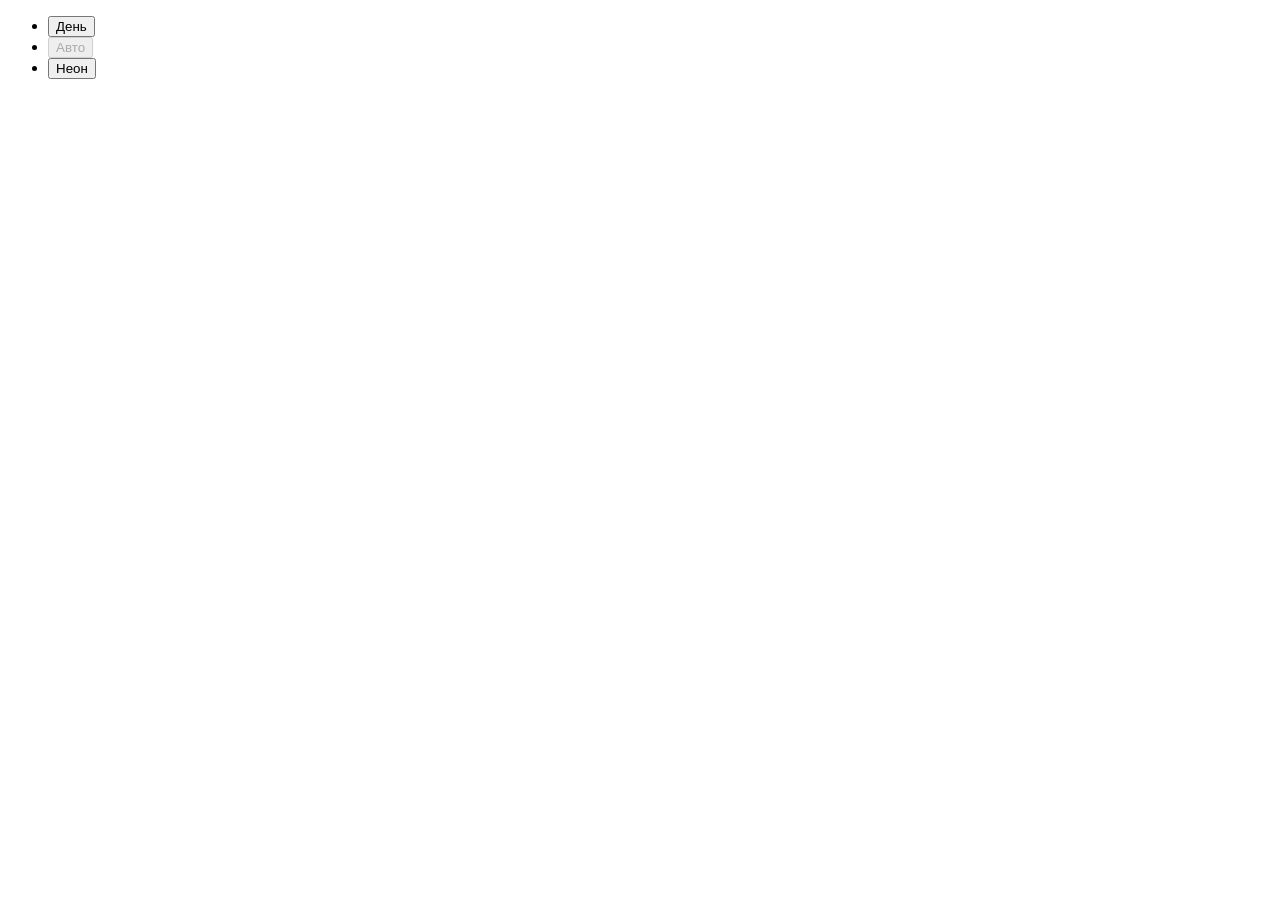
==== index.html @ 04935ad2 "Initial commit" ====
<!DOCTYPE html>
<html lang="ru">
  <head>
    <meta charset="UTF-8" />
    <meta http-equiv="X-UA-Compatible" content="IE=edge" />
    <meta name="viewport" content="width=device-width, initial-scale=1.0" />
    <title>Сложно сосредоточиться</title>
  </head>
  <body class="page">
    <header class="header decorated-zone">
      <nav class="header__theme-menu">
        <ul class="header__theme-menu-list">
          <li class="header__theme-menu-item">
            <button
              class="header__theme-menu-button header__theme-menu-button_type_light"
            >
              День
            </button>
          </li>
          <li class="header__theme-menu-item">
            <button
              class="header__theme-menu-button header__theme-menu-button_active header__theme-menu-button_type_auto"
              disabled
            >
              Авто
            </button>
          </li>
          <li class="header__theme-menu-item">
            <button
              class="header__theme-menu-button header__theme-menu-button_type_dark"
            >
              Неон
            </button>
          </li>
        </ul>
      </nav>
    </header>
    <script src="./scripts/script.js"></script>
  </body>
</html>
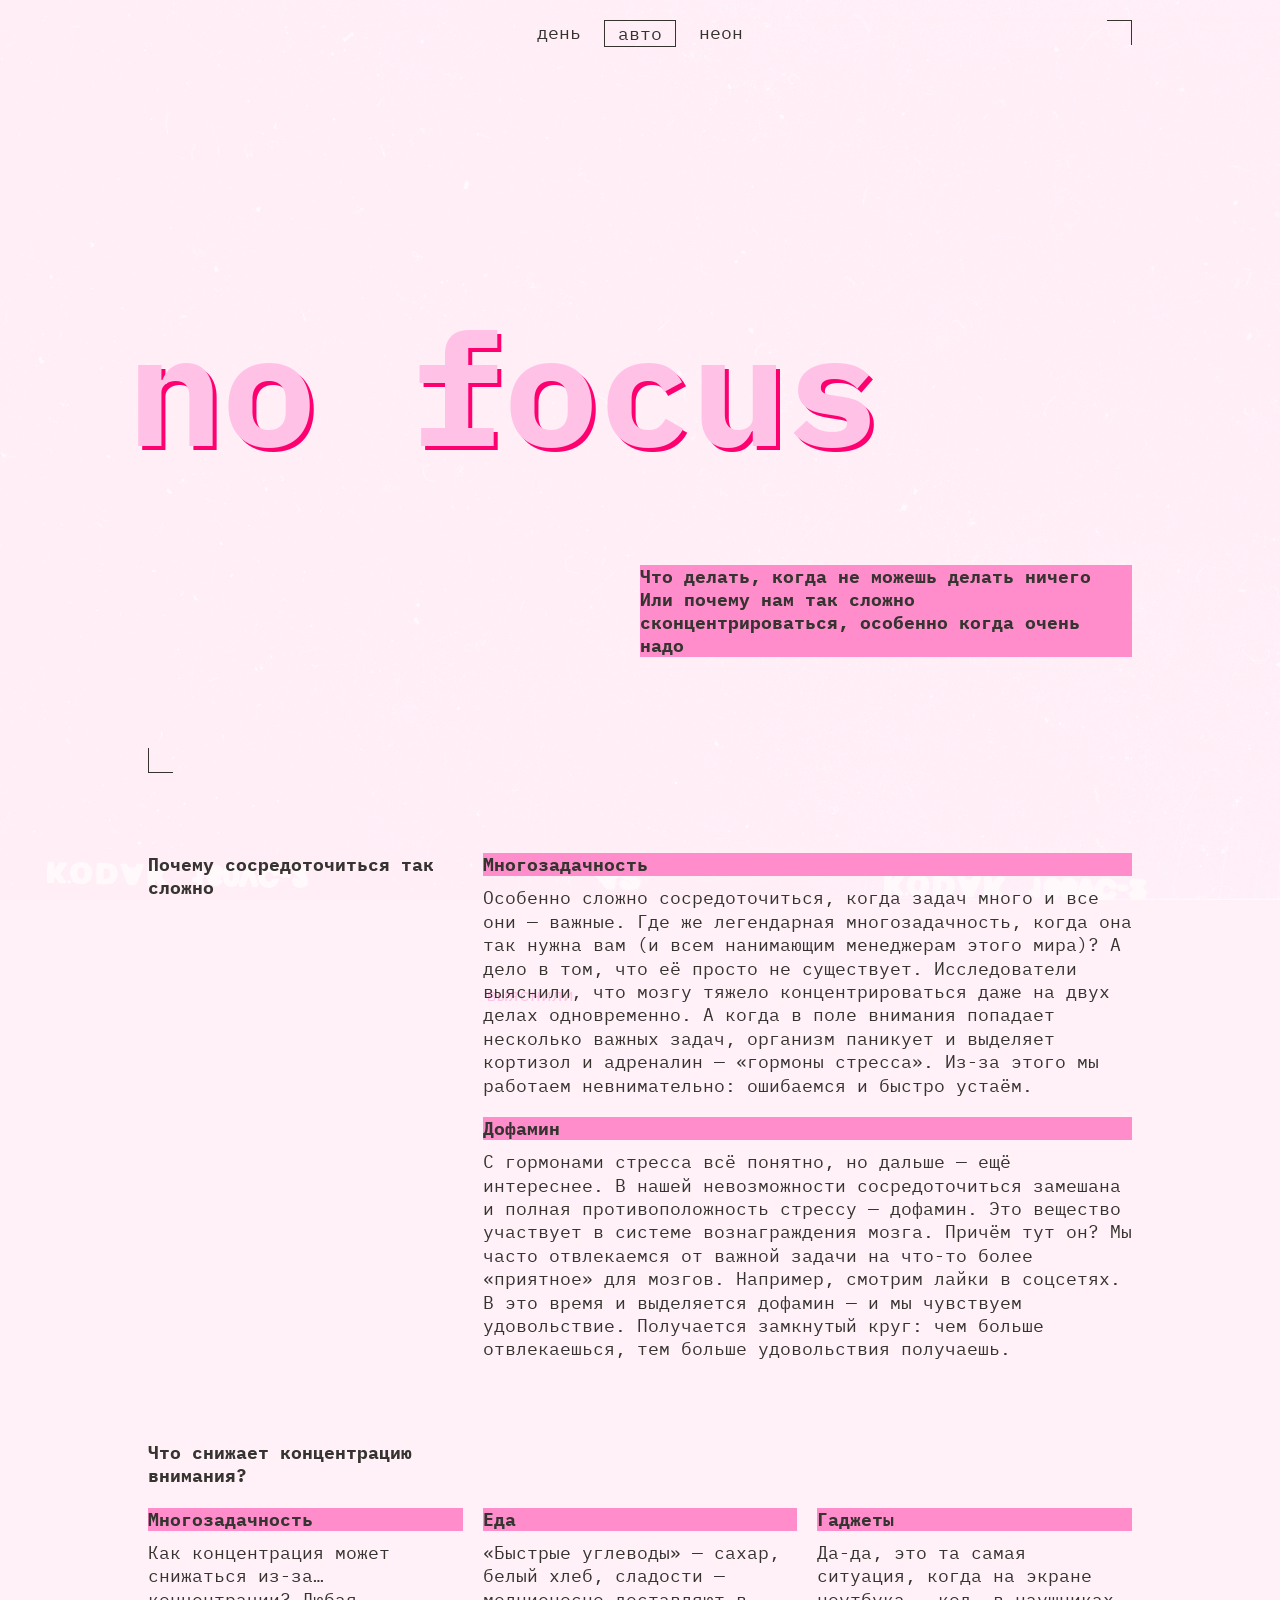
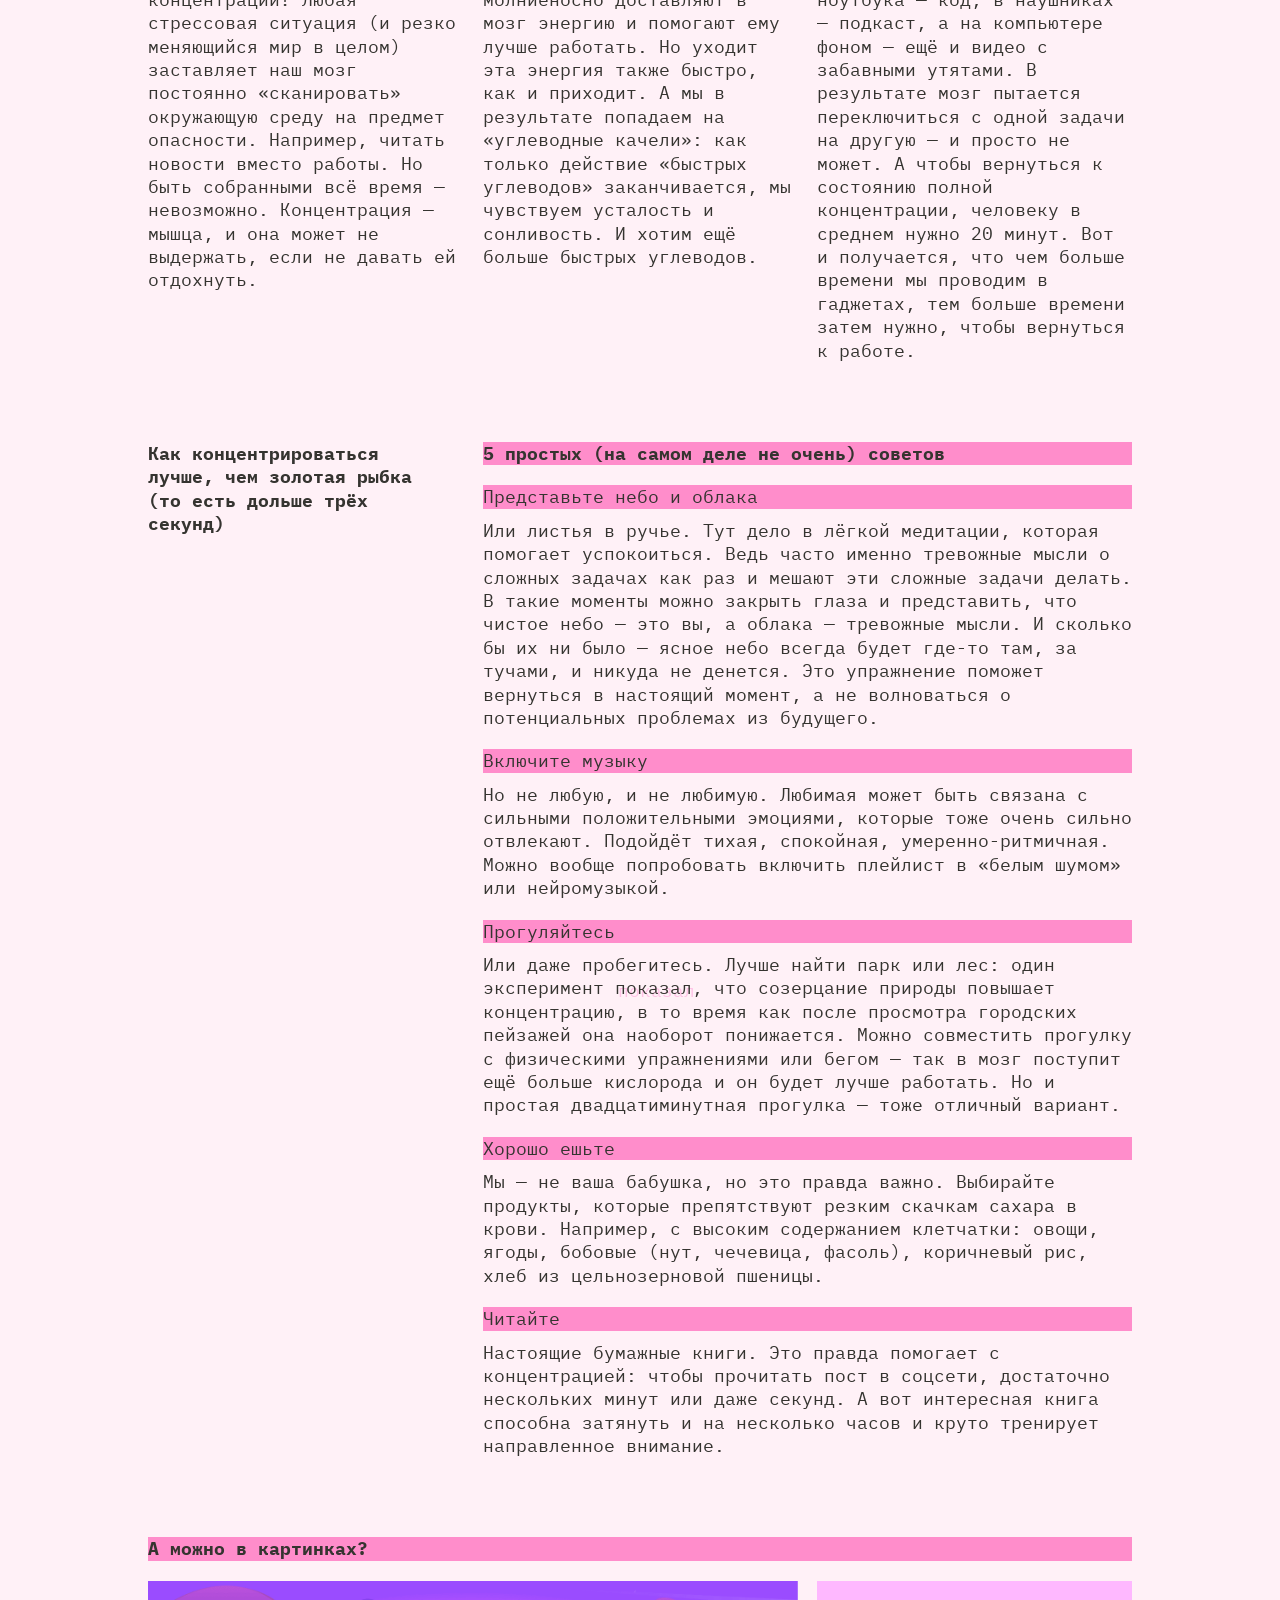
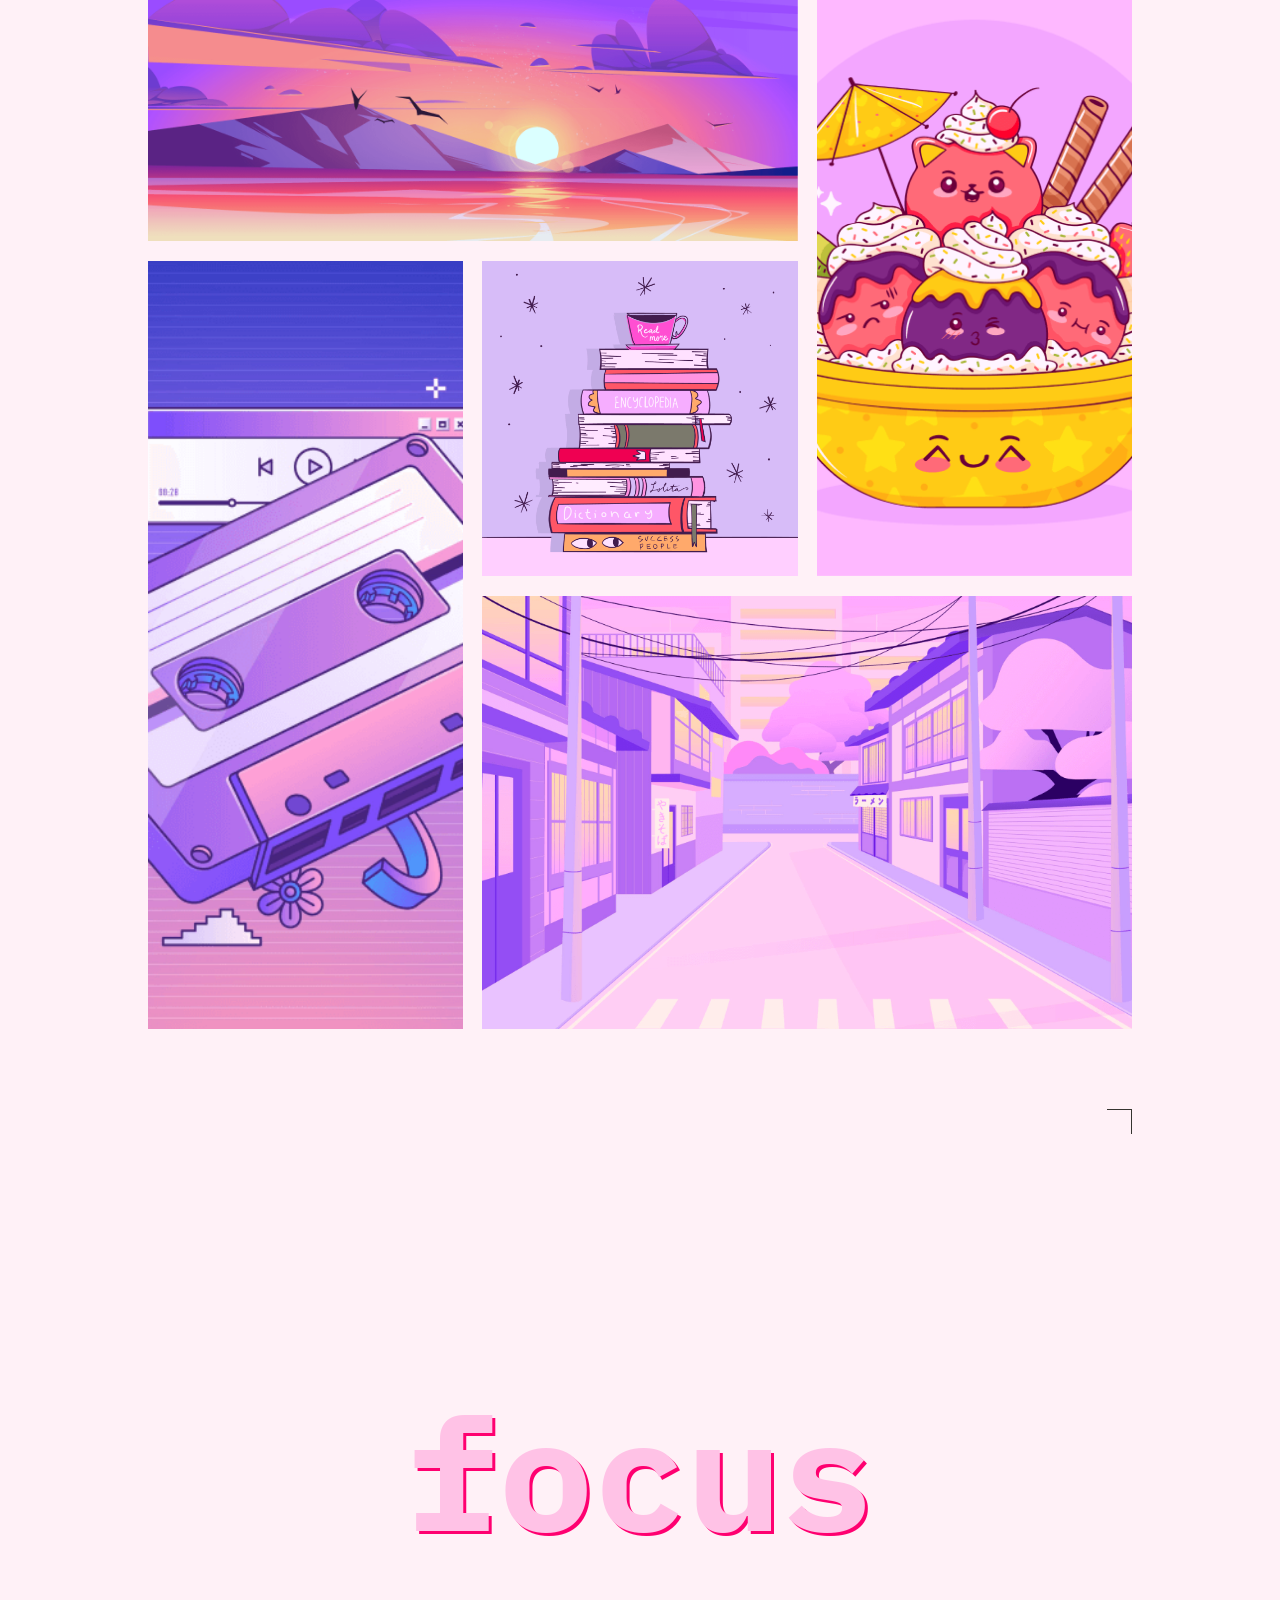
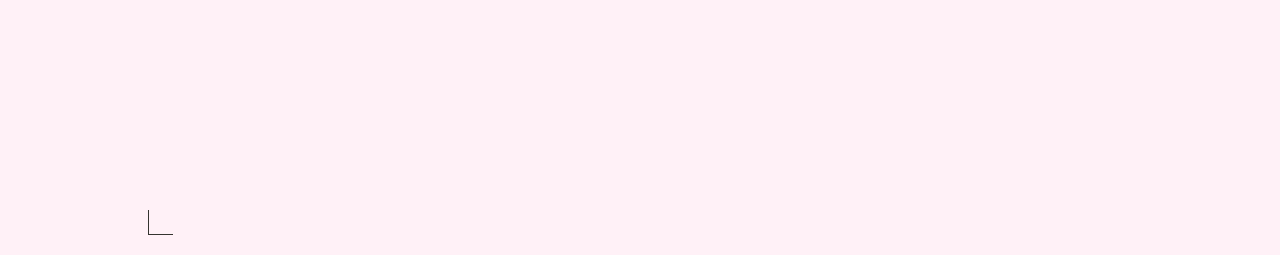
==== commit ca65a64c: "slozhno-sosredotochitsya" ====
--- a/index.html
+++ b/index.html
@@ -1,13 +1,24 @@
-<!DOCTYPE html>
+<!doctype html>
 <html lang="ru">
   <head>
     <meta charset="UTF-8" />
     <meta http-equiv="X-UA-Compatible" content="IE=edge" />
     <meta name="viewport" content="width=device-width, initial-scale=1.0" />
+    <meta name="color-scheme" content="dark light" />
     <title>Сложно сосредоточиться</title>
+    <link href="./images/favicon.ico" rel="icon" sizes="any" />
+    <link type="image/svg+xml" href="./images/favicon.svg" rel="icon" />
+    <link href="./images/mobile-icon.png" rel="apple-touch-icon" />
+    <link href="./fonts/fonts.css" rel="stylesheet" />
+    <link href="./styles/variables.css" rel="stylesheet" />
+    <link href="./styles/globals.css" rel="stylesheet" />
+    <link href="./styles/style.css" rel="stylesheet" />
+    <link href="./styles/dark.css" rel="stylesheet" />
+    <link href="./styles/light.css" rel="stylesheet" />
   </head>
   <body class="page">
     <header class="header decorated-zone">
+      <div class="rec-decorative" aria-hidden="true">rec</div>
       <nav class="header__theme-menu">
         <ul class="header__theme-menu-list">
           <li class="header__theme-menu-item">
@@ -34,7 +45,227 @@
           </li>
         </ul>
       </nav>
+      <div class="header__title-container">
+        <h1 class="header__title">no focus</h1>
+        <p class="header__text title-decor">
+          Что делать, когда не можешь делать ничего <br />
+          Или почему нам так сложно сконцентрироваться, особенно когда очень
+          надо
+        </p>
+      </div>
     </header>
+    <main class="main">
+      <section class="container">
+        <h2 class="container__title">Почему сосредоточиться так сложно</h2>
+        <div class="container__content-list">
+          <article class="container__content-item">
+            <h3 class="container__content-title title-decor">
+              Многозадачность
+            </h3>
+            <p>
+              Особенно сложно сосредоточиться, когда задач много и все они —
+              важные. Где же легендарная многозадачность, когда она так нужна
+              вам (и всем нанимающим менеджерам этого мира)? А дело в том, что
+              её просто не существует. Исследователи
+              <a
+                class="link"
+                href="https://dana.org/article/multicosts-of-multitasking/"
+                target="_blank"
+                >выяснили</a
+              >, что мозгу тяжело концентрироваться даже на двух делах
+              одновременно. А когда в поле внимания попадает несколько важных
+              задач, организм паникует и выделяет кортизол и адреналин —
+              «гормоны стресса». Из-за этого мы работаем невнимательно:
+              ошибаемся и быстро устаём.
+            </p>
+          </article>
+          <article class="container__content-item">
+            <h3 class="container__content-title title-decor">Дофамин</h3>
+            <p>
+              С гормонами стресса всё понятно, но дальше — ещё интереснее. В
+              нашей невозможности сосредоточиться замешана и полная
+              противоположность стрессу — дофамин. Это вещество участвует в
+              системе вознаграждения мозга. Причём тут он? Мы часто отвлекаемся
+              от важной задачи на что-то более «приятное» для мозгов. Например,
+              смотрим лайки в соцсетях. В это время и выделяется дофамин — и мы
+              чувствуем удовольствие. Получается замкнутый круг: чем больше
+              отвлекаешься, тем больше удовольствия получаешь.
+            </p>
+          </article>
+        </div>
+      </section>
+      <section class="container">
+        <h2 class="container__title">Что снижает концентрацию внимания?</h2>
+        <div class="container__content-list">
+          <article class="container__content-item">
+            <h3 class="container__content-title title-decor">
+              Многозадачность
+            </h3>
+            <p>
+              Как концентрация может снижаться из-за… концентрации? Любая
+              стрессовая ситуация (и резко меняющийся мир в целом) заставляет
+              наш мозг постоянно «сканировать» окружающую среду на предмет
+              опасности. Например, читать новости вместо работы. Но быть
+              собранными всё время — невозможно. Концентрация — мышца, и она
+              может не выдержать, если не давать ей отдохнуть.
+            </p>
+          </article>
+          <article class="container__content-item">
+            <h3 class="container__content-title title-decor">Еда</h3>
+            <p>
+              «Быстрые углеводы» — сахар, белый хлеб, сладости — молниеносно
+              доставляют в мозг энергию и помогают ему лучше работать. Но уходит
+              эта энергия также быстро, как и приходит. А мы в результате
+              попадаем на «углеводные качели»: как только действие «быстрых
+              углеводов» заканчивается, мы чувствуем усталость и сонливость. И
+              хотим ещё больше быстрых углеводов.
+            </p>
+          </article>
+          <article class="container__content-item">
+            <h3 class="container__content-title title-decor">Гаджеты</h3>
+            <p>
+              Да-да, это та самая ситуация, когда на экране ноутбука — код, в
+              наушниках — подкаст, а на компьютере фоном — ещё и видео с
+              забавными утятами. В результате мозг пытается переключиться с
+              одной задачи на другую — и просто не может. А чтобы вернуться к
+              состоянию полной концентрации, человеку в среднем нужно 20 минут.
+              Вот и получается, что чем больше времени мы проводим в гаджетах,
+              тем больше времени затем нужно, чтобы вернуться к работе.
+            </p>
+          </article>
+        </div>
+      </section>
+      <section class="container">
+        <h2 class="container__title">
+          Как концентрироваться лучше, чем золотая рыбка (то есть дольше трёх
+          секунд)
+        </h2>
+        <div class="container__content-list">
+          <h2 class="container__content-list-title title-decor">
+            5 простых (на самом деле не очень) советов
+          </h2>
+          <article class="container__content-item">
+            <h3
+              class="container__content-title container__content-title-heading title-decor"
+            >
+              Представьте небо и облака
+            </h3>
+            <p>
+              Или листья в ручье. Тут дело в лёгкой медитации, которая помогает
+              успокоиться. Ведь часто именно тревожные мысли о сложных задачах
+              как раз и мешают эти сложные задачи делать. В такие моменты можно
+              закрыть глаза и представить, что чистое небо — это вы, а облака —
+              тревожные мысли. И сколько бы их ни было — ясное небо всегда будет
+              где-то там, за тучами, и никуда не денется. Это упражнение поможет
+              вернуться в настоящий момент, а не волноваться о потенциальных
+              проблемах из будущего.
+            </p>
+          </article>
+          <article class="container__content-item">
+            <h3
+              class="container__content-title container__content-title-heading title-decor"
+            >
+              Включите музыку
+            </h3>
+            <p>
+              Но не любую, и не любимую. Любимая может быть связана с сильными
+              положительными эмоциями, которые тоже очень сильно отвлекают.
+              Подойдёт тихая, спокойная, умеренно-ритмичная. Можно вообще
+              попробовать включить плейлист в «белым шумом» или нейромузыкой.
+            </p>
+          </article>
+          <article class="container__content-item">
+            <h3
+              class="container__content-title container__content-title-heading title-decor"
+            >
+              Прогуляйтесь
+            </h3>
+            <p>
+              Или даже пробегитесь. Лучше найти парк или лес: один эксперимент
+              <a
+                class="link"
+                href="https://www.sciencedirect.com/science/article/abs/pii/S0272494415000328"
+                target="_blank"
+                >показал</a
+              >, что созерцание природы повышает концентрацию, в то время как
+              после просмотра городских пейзажей она наоборот понижается. Можно
+              совместить прогулку с физическими упражнениями или бегом — так в
+              мозг поступит ещё больше кислорода и он будет лучше работать. Но и
+              простая двадцатиминутная прогулка — тоже отличный вариант.
+            </p>
+          </article>
+          <article class="container__content-item">
+            <h3
+              class="container__content-title container__content-title-heading title-decor"
+            >
+              Хорошо ешьте
+            </h3>
+            <p>
+              Мы — не ваша бабушка, но это правда важно. Выбирайте продукты,
+              которые препятствуют резким скачкам сахара в крови. Например, с
+              высоким содержанием клетчатки: овощи, ягоды, бобовые (нут,
+              чечевица, фасоль), коричневый рис, хлеб из цельнозерновой пшеницы.
+            </p>
+          </article>
+          <article class="container__content-item">
+            <h3
+              class="container__content-title container__content-title-heading title-decor"
+            >
+              Читайте
+            </h3>
+            <p>
+              Настоящие бумажные книги. Это правда помогает с концентрацией:
+              чтобы прочитать пост в соцсети, достаточно нескольких минут или
+              даже секунд. А вот интересная книга способна затянуть и на
+              несколько часов и круто тренирует направленное внимание.
+            </p>
+          </article>
+        </div>
+      </section>
+      <section class="container">
+        <h2 class="container__title dark-title title-decor">
+          А можно в картинках?
+        </h2>
+        <img
+          class="container__image"
+          src="./images/sunset.png"
+          alt="Изображение заката среди гор возвышающихся на берегу водоема, 
+        в облачном небе парят птицы "
+          loading="lazy"
+        />
+        <img
+          class="container__image"
+          src="./images/ice-cream.png"
+          alt="Изображено смайлы в виде четырех шариков мроженного с корицей
+        и фруктами позади, в миске"
+          loading="lazy"
+        />
+        <img
+          class="container__image"
+          src="./images/tape.png"
+          alt="Изображение аудио касеты 
+        на фоне компьютерных ярлыков"
+          loading="lazy"
+        />
+        <img
+          class="container__image"
+          src="./images/books.png"
+          alt="Изображение стопки книг и  
+        чашка чая сверху"
+          loading="lazy"
+        />
+        <img
+          class="container__image"
+          src="./images/street.png"
+          alt="Изображение т образной 
+        улицы"
+          loading="lazy"
+        />
+      </section>
+    </main>
+    <footer class="footer decorated-zone">
+      <h2 class="footer__title">focus</h2>
+    </footer>
     <script src="./scripts/script.js"></script>
   </body>
 </html>
--- a/fonts/fonts.css
+++ b/fonts/fonts.css
@@ -0,0 +1,13 @@
+@font-face {
+  font-family: 'IBM Plex mono';
+  src: url(./IBMPlexMono-Regular.woff) format('woff');
+  font-weight: normal;
+  font-display: swap;
+}
+
+@font-face {
+  font-family: 'IBM Plex mono';
+  src: url(./IBMPlexMono-Bold.woff) format('woff');
+  font-weight: bold;
+  font-display: swap;
+}
--- a/styles/variables.css
+++ b/styles/variables.css
@@ -0,0 +1,8 @@
+:root {
+  --font-family: "IBM Plex mono";
+}
+
+:root {
+  --accent-heading-mobile: clamp(7.25rem, 7.0115rem + 1.0178vw, 7.5rem);
+  --accent-heading-desktop: clamp(7.5rem, 0.5625rem + 14.4531vw, 9.8125rem);
+}
--- a/styles/globals.css
+++ b/styles/globals.css
@@ -0,0 +1,46 @@
+*,
+*::before,
+*::after {
+  box-sizing: border-box;
+}
+
+body {
+  min-inline-size: 375px;
+  max-inline-size: 1024px;
+  margin: 0 auto;
+  font-family: var(--font-family, monospace);
+  font-size: 18px;
+  font-weight: 400;
+  block-size: 100%;
+}
+
+h1,
+h2,
+h3,
+h4,
+h5,
+h6,
+p {
+  margin: 0;
+}
+
+ul {
+  margin: 0;
+  padding: 0;
+  list-style: none;
+}
+
+picture {
+  margin: 0;
+  padding: 0;
+}
+
+button,
+a {
+  color: currentColor;
+  font-family: inherit;
+  font-size: inherit;
+  line-height: inherit;
+  text-decoration: none;
+  cursor: pointer;
+}
--- a/styles/style.css
+++ b/styles/style.css
@@ -0,0 +1,482 @@
+.page {
+  background-image: var(--background-image);
+  background-repeat: no-repeat;
+  background-color: var(--background-color);
+  color: var(--main-text-color);
+  background-size: cover;
+  background-position: center;
+  background-attachment: fixed;
+}
+
+.header {
+  padding: 0 20px;
+  position: relative;
+}
+
+@media (width < 768px) {
+  .header {
+    padding: 0 11px;
+  }
+}
+
+.rec-decorative {
+  position: absolute;
+  color: var(--rec-color);
+  text-transform: uppercase;
+  top: 20px;
+  right: 48px;
+  font-weight: 400;
+}
+
+@media (width < 768px) {
+  .rec-decorative {
+    top: 10px;
+    right: 38px;
+  }
+}
+
+.rec-decorative::after {
+  content: "";
+  position: absolute;
+  width: 9px;
+  height: 9px;
+  margin: -4px -19px;
+  border-radius: 50%;
+  box-shadow: 0 0 4px 3px var(--rec-color);
+  background-color: var(--rec-color);
+  inset-block-start: 50%;
+  inset-inline-end: 0;
+}
+
+.decorated-zone::before {
+  content: "";
+  position: absolute;
+  width: 25px;
+  height: 25px;
+  border-left: 1px solid var(--corners-color);
+  border-bottom: 1px solid var(--corners-color);
+  left: 20px;
+  bottom: 20px;
+}
+
+@media (width < 768px) {
+  .decorated-zone::before {
+    left: 10px;
+    bottom: 17px;
+  }
+}
+
+.decorated-zone::after {
+  content: "";
+  position: absolute;
+  width: 25px;
+  height: 25px;
+  border-right: 1px solid var(--corners-color);
+  border-top: 1px solid var(--corners-color);
+  right: 20px;
+  top: 20px;
+}
+
+@media (width < 768px) {
+  .decorated-zone::after {
+    right: 10px;
+    top: 10px;
+  }
+}
+
+.header__theme-menu {
+  padding-top: 20px;
+}
+
+@media (width < 1024px) and (width >= 768px) {
+  .header__theme-menu {
+    padding-top: 190px;
+  }
+}
+
+@media (width < 768px) {
+  .header__theme-menu {
+    padding-top: 75px;
+  }
+}
+
+.header__theme-menu-list {
+  display: flex;
+  justify-content: center;
+  gap: 10px;
+}
+
+@media (width < 1024px) {
+  .header__theme-menu-list {
+    flex-direction: column;
+    align-items: flex-end;
+  }
+}
+
+@media (width < 768px) {
+  .header__theme-menu-list {
+    gap: 13px;
+  }
+}
+
+.header__theme-menu-button {
+  font-size: 18px;
+  font-weight: 400;
+  color: var(--corners-color);
+  padding: 3.5px 13px;
+  border: transparent;
+  background: none;
+  line-height: 18px;
+  cursor: pointer;
+  text-transform: lowercase;
+}
+
+.header__theme-menu-button:hover {
+  border: var(--hover-color);
+}
+
+.header__theme-menu-button:focus {
+  border: none;
+}
+
+.header__theme-menu-button:focus-visible {
+  outline-width: 0;
+  border-bottom: 1px solid var(--corners-color);
+}
+
+.header__theme-menu-button_active {
+  border: 1px solid;
+}
+
+.header__title {
+  font-size: var(--accent-heading-desktop);
+  font-weight: 700;
+  margin-left: -20px;
+  color: var(--text-color);
+  text-shadow: 4px 4px 0px var(--accent-color);
+}
+
+@media (width < 1024px) {
+  .header__title {
+    text-shadow: 4px 4px 0px var(--title-decor);
+  }
+}
+
+@media (width < 768px) {
+  .header__title {
+    font-size: var(--accent-heading-mobile);
+    margin-left: 0;
+    line-height: 85%;
+  }
+}
+
+.header__title-container {
+  padding: 238px 0 136px;
+  display: flex;
+  flex-direction: column;
+  gap: 76px;
+}
+
+@media (width < 1024px) and (width >= 768px) {
+  .header__title-container {
+    padding: 150px 0 183px;
+    gap: 133px;
+  }
+}
+
+@media (width < 768px) {
+  .header__title-container {
+    padding: 70px 0 74px;
+    gap: 57px;
+  }
+}
+
+.header__text {
+  color: var(--content-title-color);
+  align-self: flex-end;
+  font-weight: 700;
+  width: 50%;
+}
+
+@media (width < 590px) {
+  .header__text {
+    width: 100%;
+  }
+}
+
+.title-decor {
+  background: var(--title-decor);
+}
+
+.main {
+  padding: 0 20px;
+  margin: 60px 0;
+  flex-grow: 1;
+  flex-shrink: 1;
+  flex-basis: auto;
+  display: flex;
+  flex-direction: column;
+  gap: 80px;
+}
+
+@media (width < 768px) {
+  .main {
+    padding: 0 10px;
+    margin: 34px 0;
+    gap: 50px;
+  }
+}
+
+.container {
+  line-height: 130%;
+}
+
+.container__title {
+  margin-bottom: 20px;
+  font-size: 18px;
+  font-weight: 700;
+  color: var(--container-title-color);
+}
+
+@media (width < 1024px) and (width >= 768px) {
+  .container__title {
+    width: 35%;
+  }
+}
+
+@media (width < 768px) {
+  .container__title {
+    width: 100%;
+    margin-bottom: 20px;
+  }
+}
+
+.dark-title {
+  color: var(--content-title-color);
+}
+
+.container__content-list {
+  display: flex;
+  flex-wrap: wrap;
+}
+
+.container__content-list-title {
+  font-size: 18px;
+  font-weight: 700;
+  color: var(--content-title-color);
+}
+
+.container__content-item {
+  display: flex;
+  flex-direction: column;
+  gap: 10px;
+}
+
+.container__content-title {
+  font-size: 18px;
+  font-weight: 700;
+  color: var(--content-title-color);
+}
+
+.container__content-title-heading {
+  font-weight: 400;
+}
+
+.link {
+  border: transparent;
+  text-shadow: 3px 3px 0px var(--link-shadow);
+}
+
+.link:hover {
+  border-bottom: 1px solid var(--main-text-color);
+}
+
+.link:focus {
+  outline: none;
+}
+
+.link:focus-visible {
+  outline: 1px solid var(--main-text-color);
+}
+
+.container:first-of-type,
+.container:nth-of-type(3) {
+  display: flex;
+  flex-wrap: wrap;
+  justify-content: space-between;
+}
+
+.container:first-of-type .container__title,
+.container:nth-of-type(3) .container__title {
+  flex-grow: 0;
+  flex-shrink: 0;
+  flex-basis: auto;
+  width: 31%;
+}
+
+@media (width < 1024px) and (width >= 768px) {
+  .container:first-of-type .container__title,
+  .container:nth-of-type(3) .container__title {
+    width: 32%;
+  }
+}
+
+@media (width < 768px) {
+  .container:first-of-type .container__title,
+  .container:nth-of-type(3) .container__title {
+    width: 100%;
+    margin-bottom: 20px;
+  }
+}
+
+.container:first-of-type .container__content-list,
+.container:nth-of-type(3) .container__content-list {
+  flex-grow: 0;
+  flex-shrink: 0;
+  flex-basis: auto;
+  width: 66%;
+  flex-direction: column;
+  gap: 20px;
+}
+
+@media (width < 1024px) and (width >= 768px) {
+  .container:first-of-type .container__content-list,
+  .container:nth-of-type(3) .container__content-list {
+    width: 65%;
+  }
+}
+
+@media (width < 768px) {
+  .container:first-of-type .container__content-list,
+  .container:nth-of-type(3) .container__content-list {
+    width: 100%;
+  }
+}
+
+.container:nth-of-type(2) .container__title {
+  width: 30%;
+}
+
+@media (width < 768px) {
+  .container:nth-of-type(2) .container__title {
+    width: 100%;
+  }
+}
+
+@media (width >= 1024px) {
+  .container:nth-of-type(2) .container__content-list {
+    justify-content: space-between;
+  }
+}
+
+@media (width < 1024px) {
+  .container:nth-of-type(2) .container__content-list {
+    gap: 20px;
+  }
+}
+
+.container:nth-of-type(2) .container__content-item {
+  flex-grow: 0;
+  flex-shrink: 0;
+  flex-basis: auto;
+  width: 32%;
+}
+
+@media (width < 1024px) {
+  .container:nth-of-type(2) .container__content-item {
+    flex-grow: 1;
+    flex-shrink: 0;
+    flex-basis: auto;
+    width: 100%;
+  }
+}
+
+.container:last-of-type {
+  display: grid;
+}
+
+.container:last-of-type .container__title {
+  grid-column-start: 1;
+  grid-column-end: 4;
+  width: 100%;
+  margin: 0;
+}
+
+@media (width >= 768px) {
+  .container:last-of-type .container__image {
+    object-fit: cover;
+    object-position: center;
+    width: 100%;
+    height: 100%;
+  }
+
+  .container:last-of-type .container__image:first-of-type,
+  .container:last-of-type .container__image:last-of-type {
+    grid-column: span 2;
+  }
+
+  .container:last-of-type .container__image:nth-of-type(2),
+  .container:last-of-type .container__image:nth-of-type(3) {
+    grid-row: span 2;
+  }
+}
+
+@media (width < 768px) {
+  .container:last-of-type .container__image {
+    width: 100%;
+    height: auto;
+  }
+}
+
+@media (width >= 768px) {
+  .container:last-of-type {
+    grid-template-columns: 1fr 1fr 1fr;
+    gap: 20px 19px;
+  }
+}
+
+@media (width < 768px) {
+  .container:last-of-type {
+    display: flex;
+    flex-direction: column;
+    gap: 10px;
+  }
+}
+
+.footer {
+  position: relative;
+  padding: 281px 20px;
+  text-align: center;
+}
+
+@media (width < 1024px) and (width >= 768px) {
+  .footer {
+    padding: 434px 20px;
+  }
+}
+
+@media (width < 768px) {
+  .footer {
+    margin-top: 40px;
+    padding: 262px 10px;
+  }
+}
+
+.footer__title {
+  text-shadow: 3px 3px 0px var(--accent-color);
+  font-size: var(--accent-heading-desktop);
+  font-weight: 700;
+  color: var(--text-color);
+}
+
+@media (width < 1024px) {
+  .footer__title {
+    text-shadow: 3px 3px 0px var(--title-decor);
+  }
+}
+
+@media (width < 768px) {
+  .footer__title {
+    font-size: var(--accent-heading-mobile);
+  }
+}
--- a/styles/dark.css
+++ b/styles/dark.css
@@ -0,0 +1,33 @@
+.page.theme_dark {
+  --main-text-color: #f1b2ce;
+  --text-color: #db00ff;
+  --accent-color: #ff0070;
+  --hover-color: 1px solid rgba(255, 0, 112, 0.4);
+  --background-color: #000028;
+  --background-image: url(../images/cover-image-dark.png);
+  --content-title-color: var(--background-color);
+  --container-title-color: var(--accent-color);
+  --border-color: var(--main-text-color);
+  --corners-color: var(--accent-color);
+  --title-decor: var(--accent-color);
+  --link-shadow: var(--accent-color);
+  --rec-color: var(--accent-color);
+}
+
+@media (prefers-color-scheme: dark) {
+  :root {
+    --main-text-color: #f1b2ce;
+    --text-color: #db00ff;
+    --accent-color: #ff0070;
+    --hover-color: 1px solid rgba(255, 0, 112, 0.4);
+    --background-color: #000028;
+    --background-image: url(../images/cover-image-dark.png);
+    --content-title-color: var(--background-color);
+    --container-title-color: var(--accent-color);
+    --border-color: var(--main-text-color);
+    --corners-color: var(--accent-color);
+    --title-decor: var(--accent-color);
+    --link-shadow: var(--accent-color);
+    --rec-color: var(--accent-color);
+  }
+}
--- a/styles/light.css
+++ b/styles/light.css
@@ -0,0 +1,37 @@
+.page.theme_light {
+  --main-text-color: #353430;
+  --text-color: #ffc2e6;
+  --accent-color: #ff0070;
+  --title-decor: #ff8dcb;
+  --hover-color: 1px solid rgba(50, 49, 45, 0.4);
+  --background-color: #fff1f7;
+  --background-image: url(../images/cover-image-light.png);
+  --content-title-color: var(--main-text-color);
+  --container-title-color: var(--main-text-color);
+  --border-color: var(--accent-color);
+  --corners-color: var(--main-text-color);
+  --link-shadow: var(--text-color);
+  --rec-color: var(--background-color);
+}
+
+@media (prefers-color-scheme: light) {
+  :root {
+    --main-text-color: #353430;
+    --text-color: #ffc2e6;
+    --accent-color: #ff0070;
+    --title-decor: #ff8dcb;
+    --hover-color: 1px solid rgba(50, 49, 45, 0.4);
+    --background-color: #fff1f7;
+    --background-image: url(../images/cover-image-light.png);
+    --content-title-color: var(--main-text-color);
+    --container-title-color: var(--main-text-color);
+    --border-color: var(--accent-color);
+    --corners-color: var(--main-text-color);
+    --link-shadow: var(--text-color);
+    --rec-color: var(--background-color);
+  }
+}
+
+.page.theme_light .rec-decorative {
+  display: none;
+}
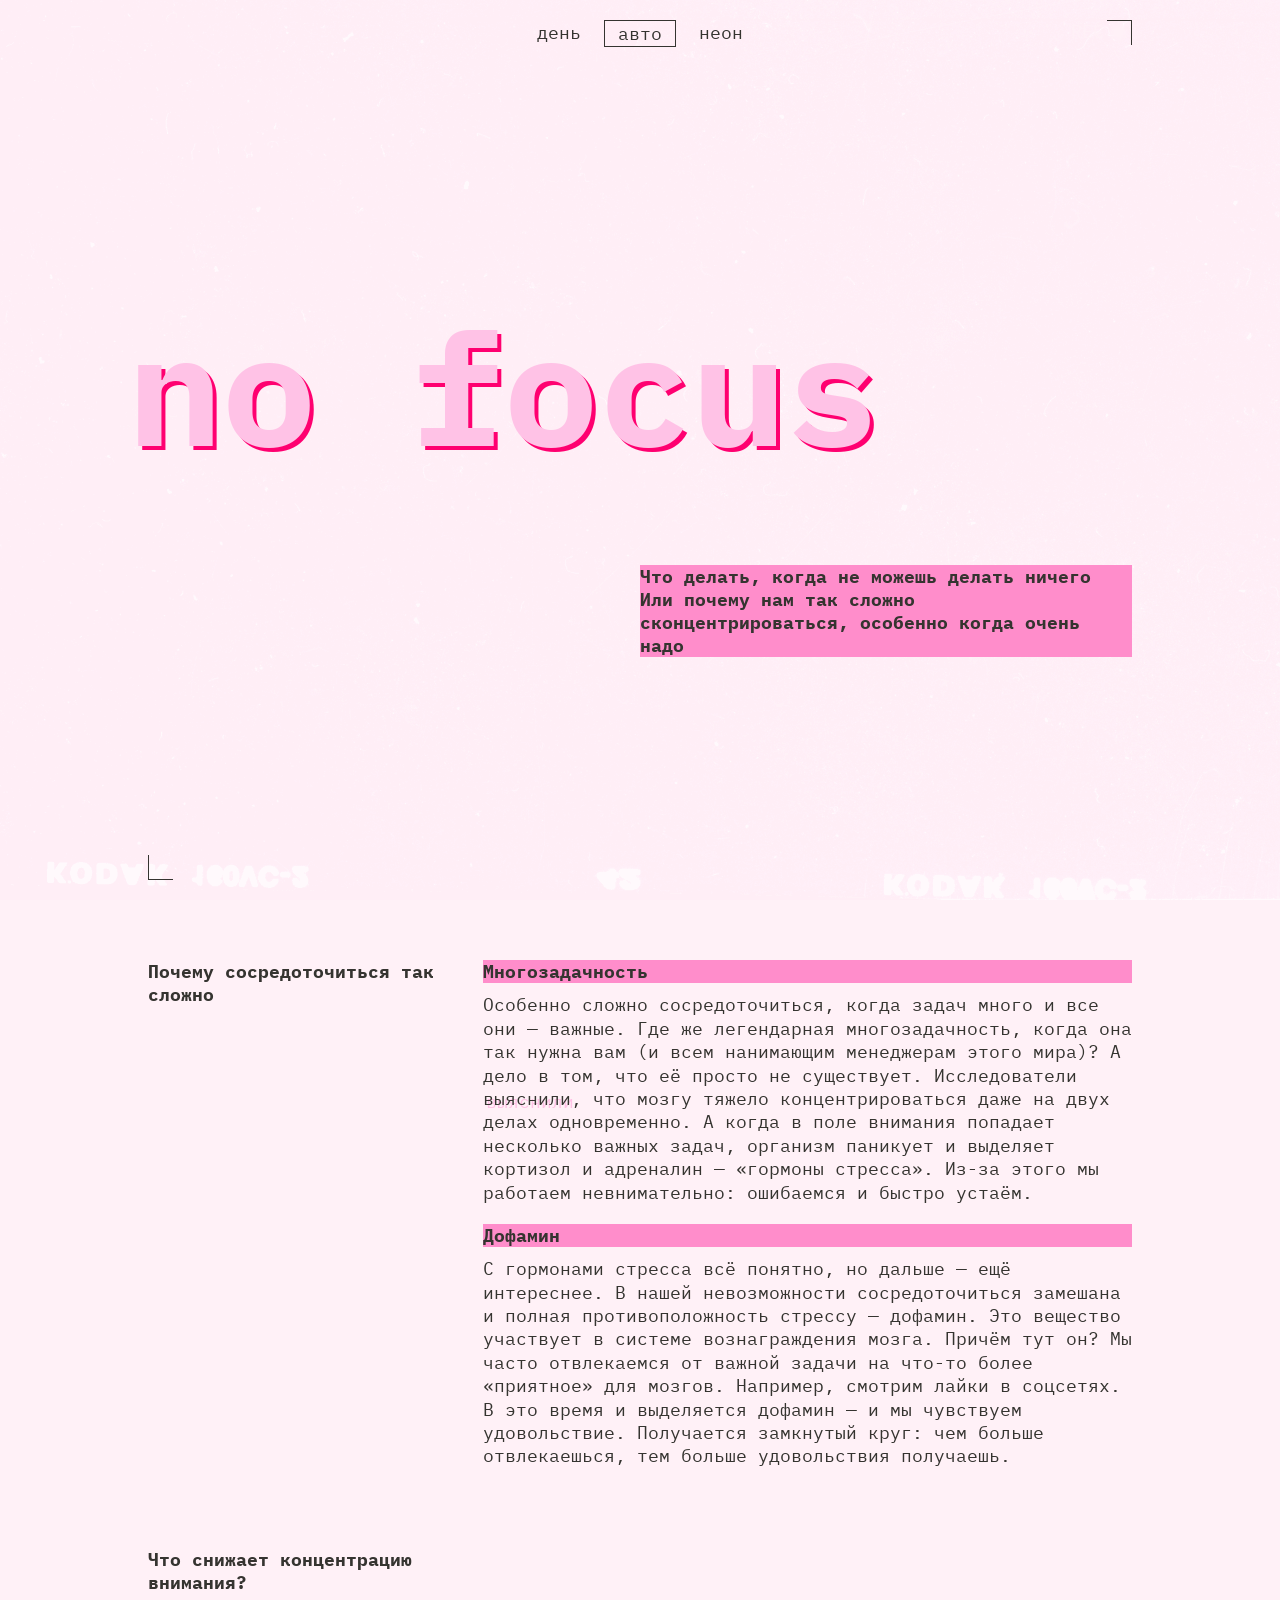
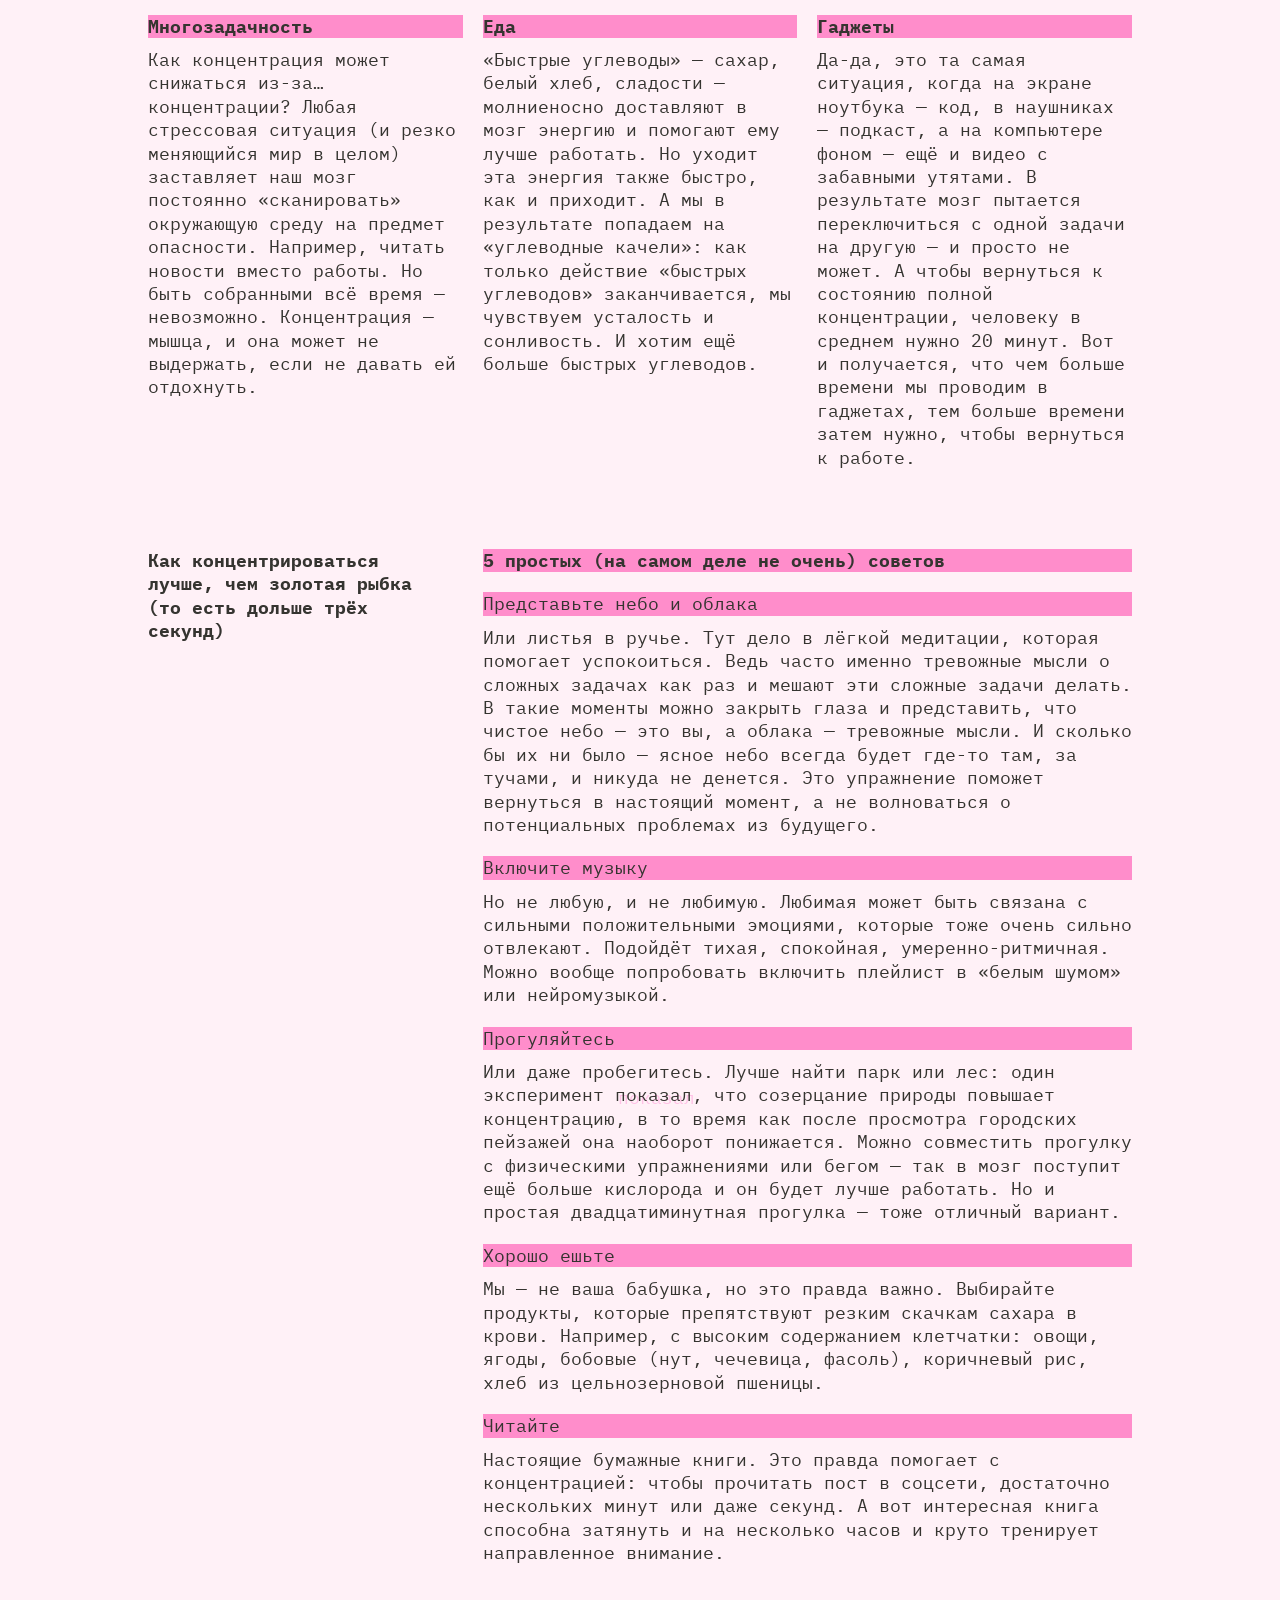
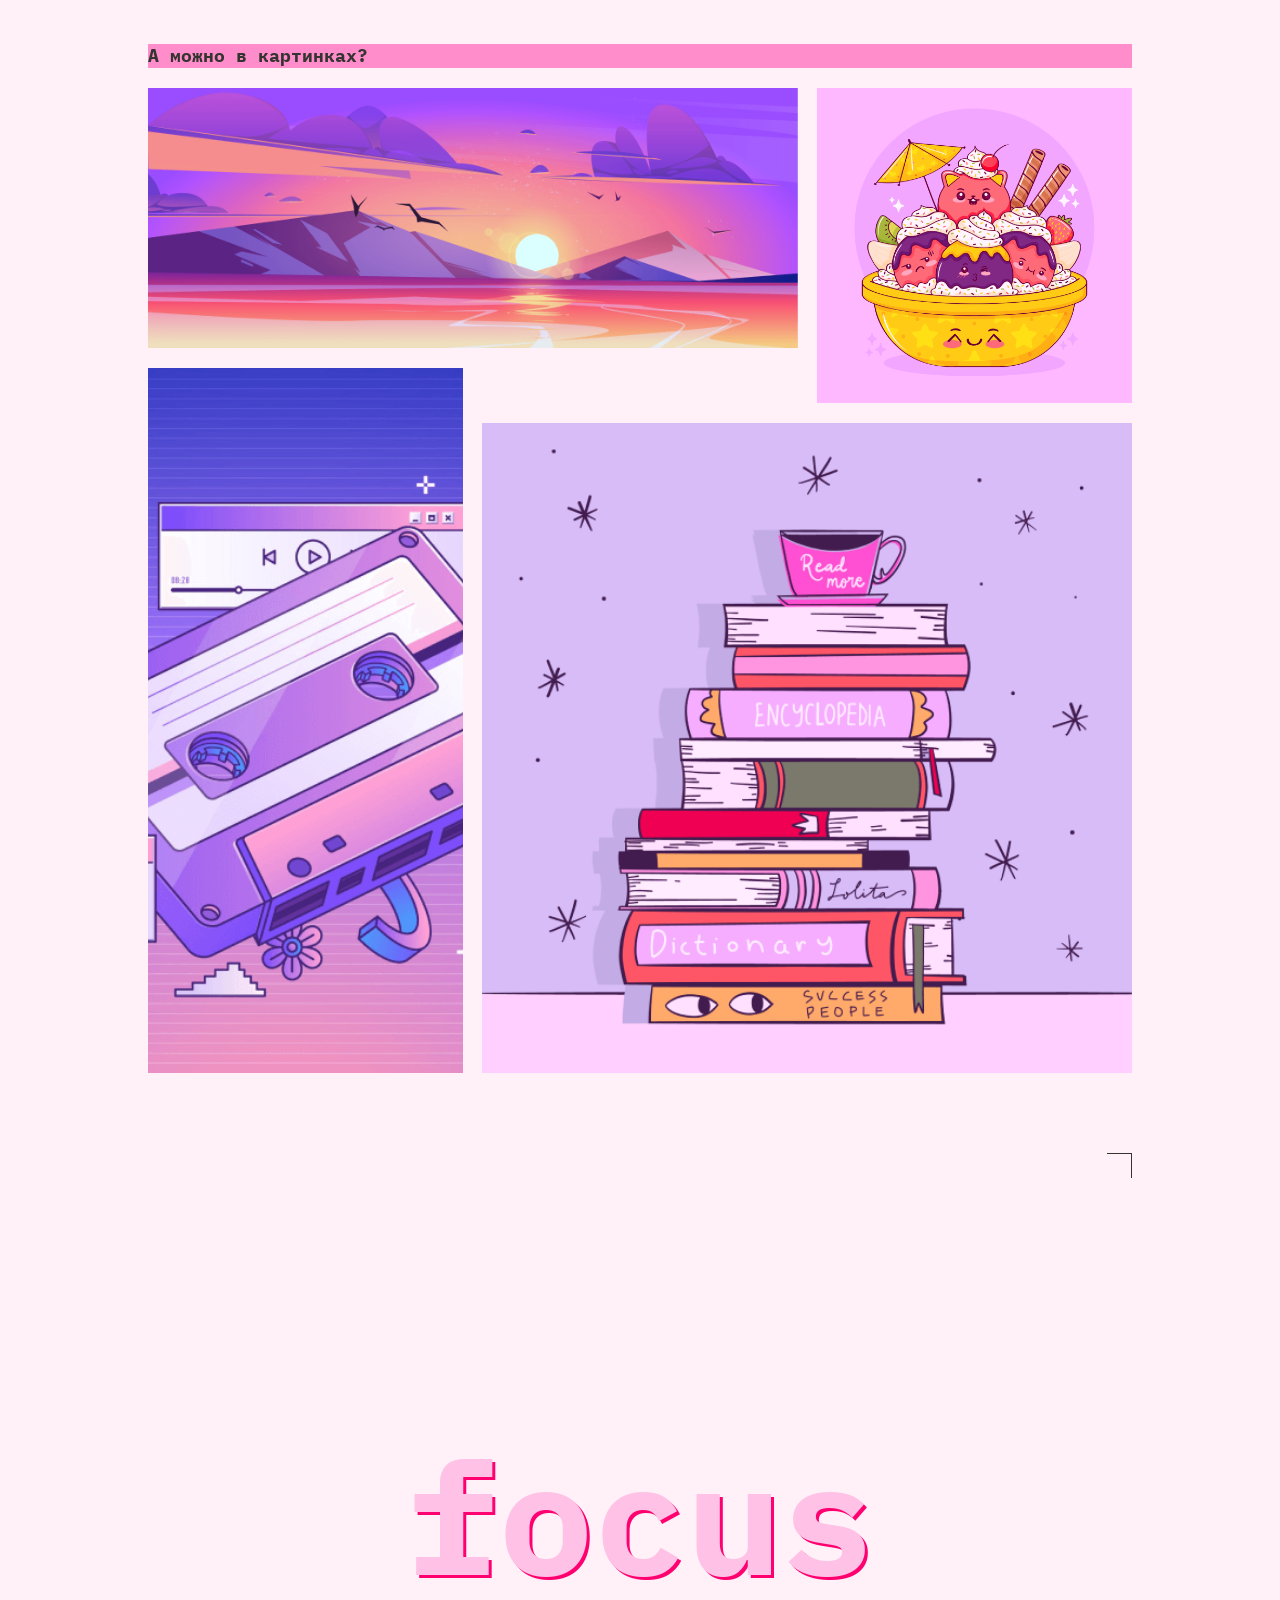
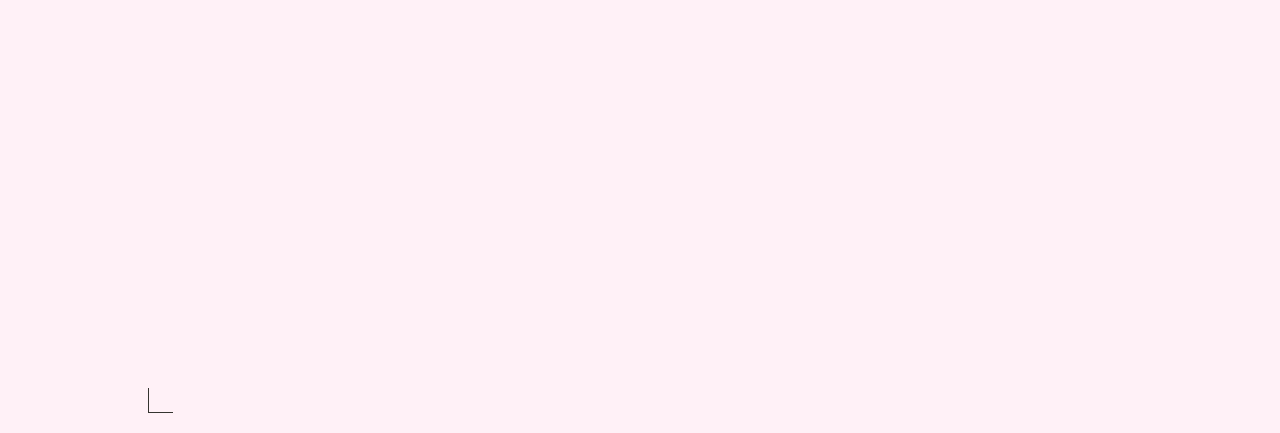
==== commit df99e213: "Update index.html" ====
--- a/index.html
+++ b/index.html
@@ -254,13 +254,7 @@
         чашка чая сверху"
           loading="lazy"
         />
-        <img
-          class="container__image"
-          src="./images/street.png"
-          alt="Изображение т образной 
-        улицы"
-          loading="lazy"
-        />
+
       </section>
     </main>
     <footer class="footer decorated-zone">
--- a/styles/variables.css
+++ b/styles/variables.css
@@ -1,8 +1,5 @@
 :root {
   --font-family: "IBM Plex mono";
-}
-
-:root {
   --accent-heading-mobile: clamp(7.25rem, 7.0115rem + 1.0178vw, 7.5rem);
   --accent-heading-desktop: clamp(7.5rem, 0.5625rem + 14.4531vw, 9.8125rem);
 }
--- a/styles/globals.css
+++ b/styles/globals.css
@@ -2,6 +2,10 @@
 *::before,
 *::after {
   box-sizing: border-box;
+}
+
+html {
+  block-size: 100%;
 }
 
 body {
--- a/styles/style.css
+++ b/styles/style.css
@@ -9,6 +9,7 @@
 }
 
 .header {
+  block-size: 100vh;
   padding: 0 20px;
   position: relative;
 }
@@ -186,8 +187,8 @@
 
 @media (width < 768px) {
   .header__title-container {
-    padding: 70px 0 74px;
-    gap: 57px;
+    padding: 56px 0 72px;
+    gap: 55px;
   }
 }
 
@@ -444,6 +445,7 @@
 }
 
 .footer {
+  block-size: 100vh;
   position: relative;
   padding: 281px 20px;
   text-align: center;
--- a/styles/light.css
+++ b/styles/light.css
@@ -35,3 +35,5 @@
 .page.theme_light .rec-decorative {
   display: none;
 }
+
+
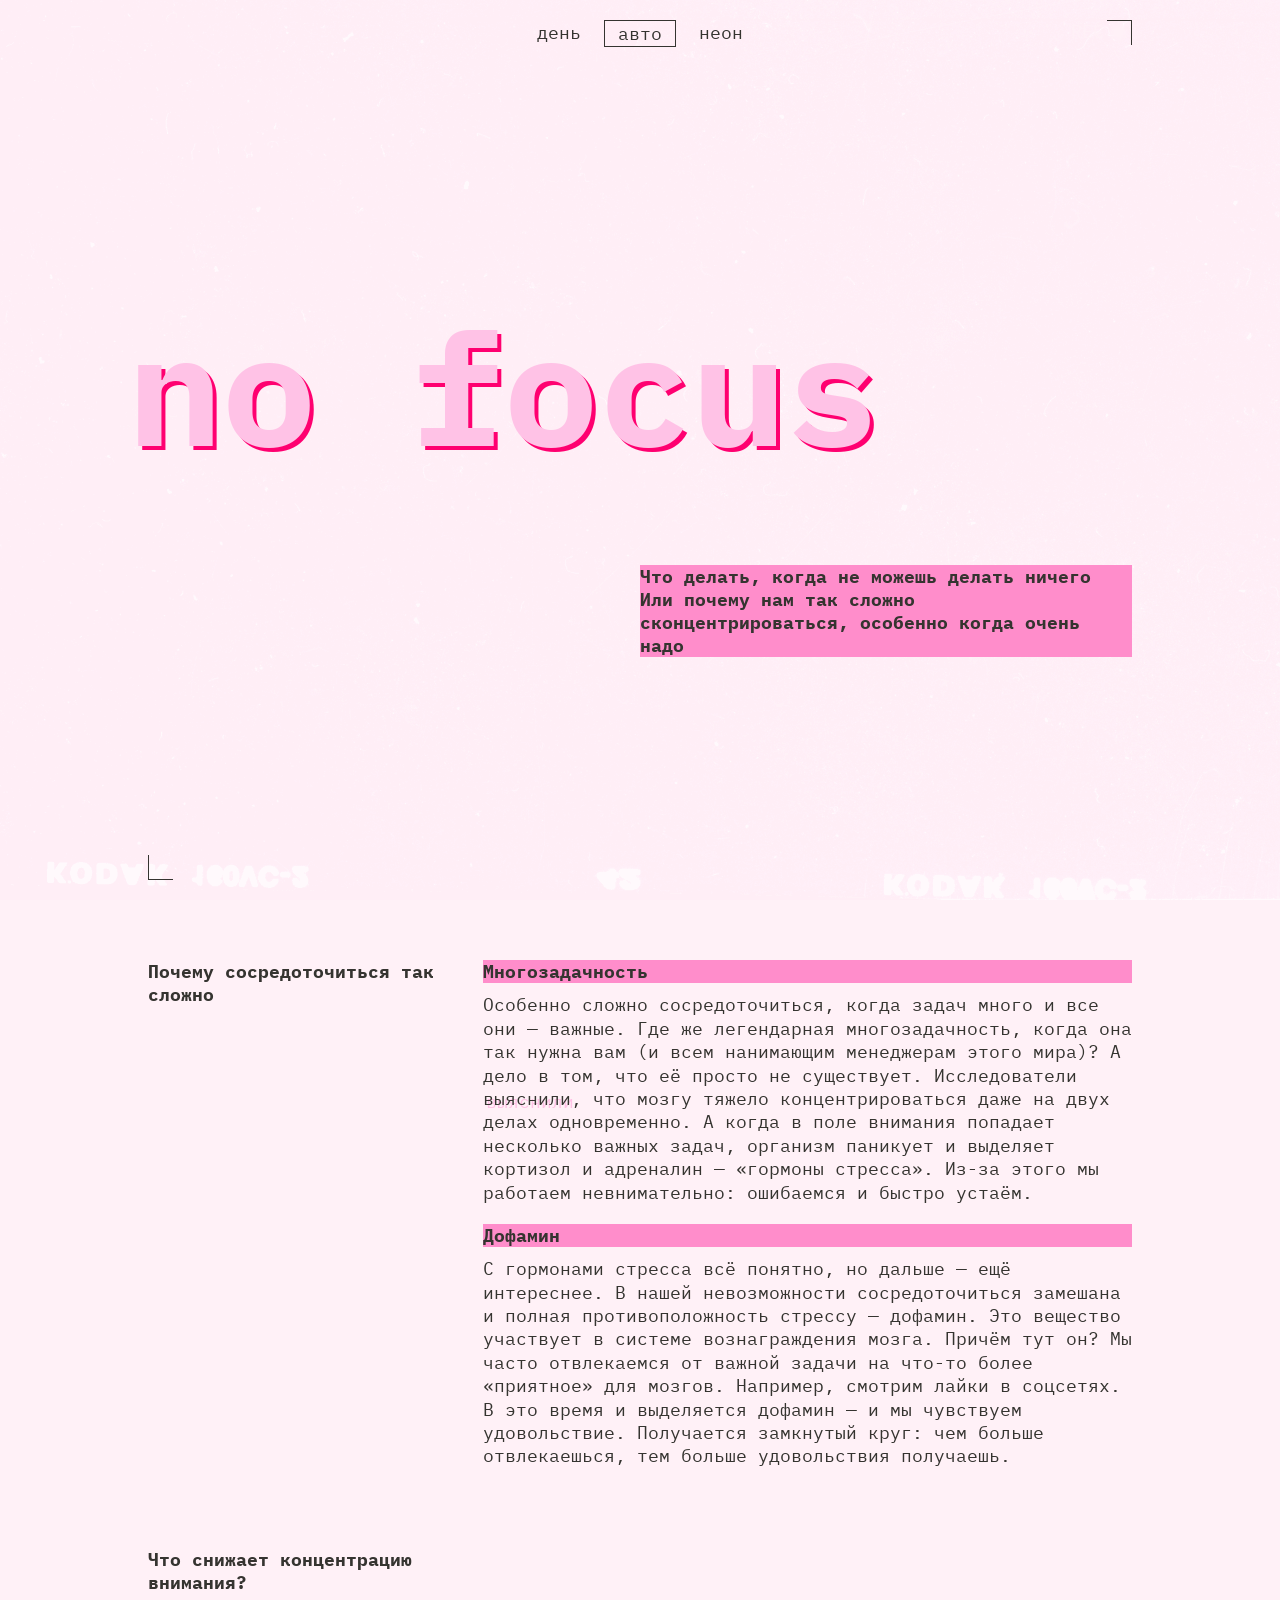
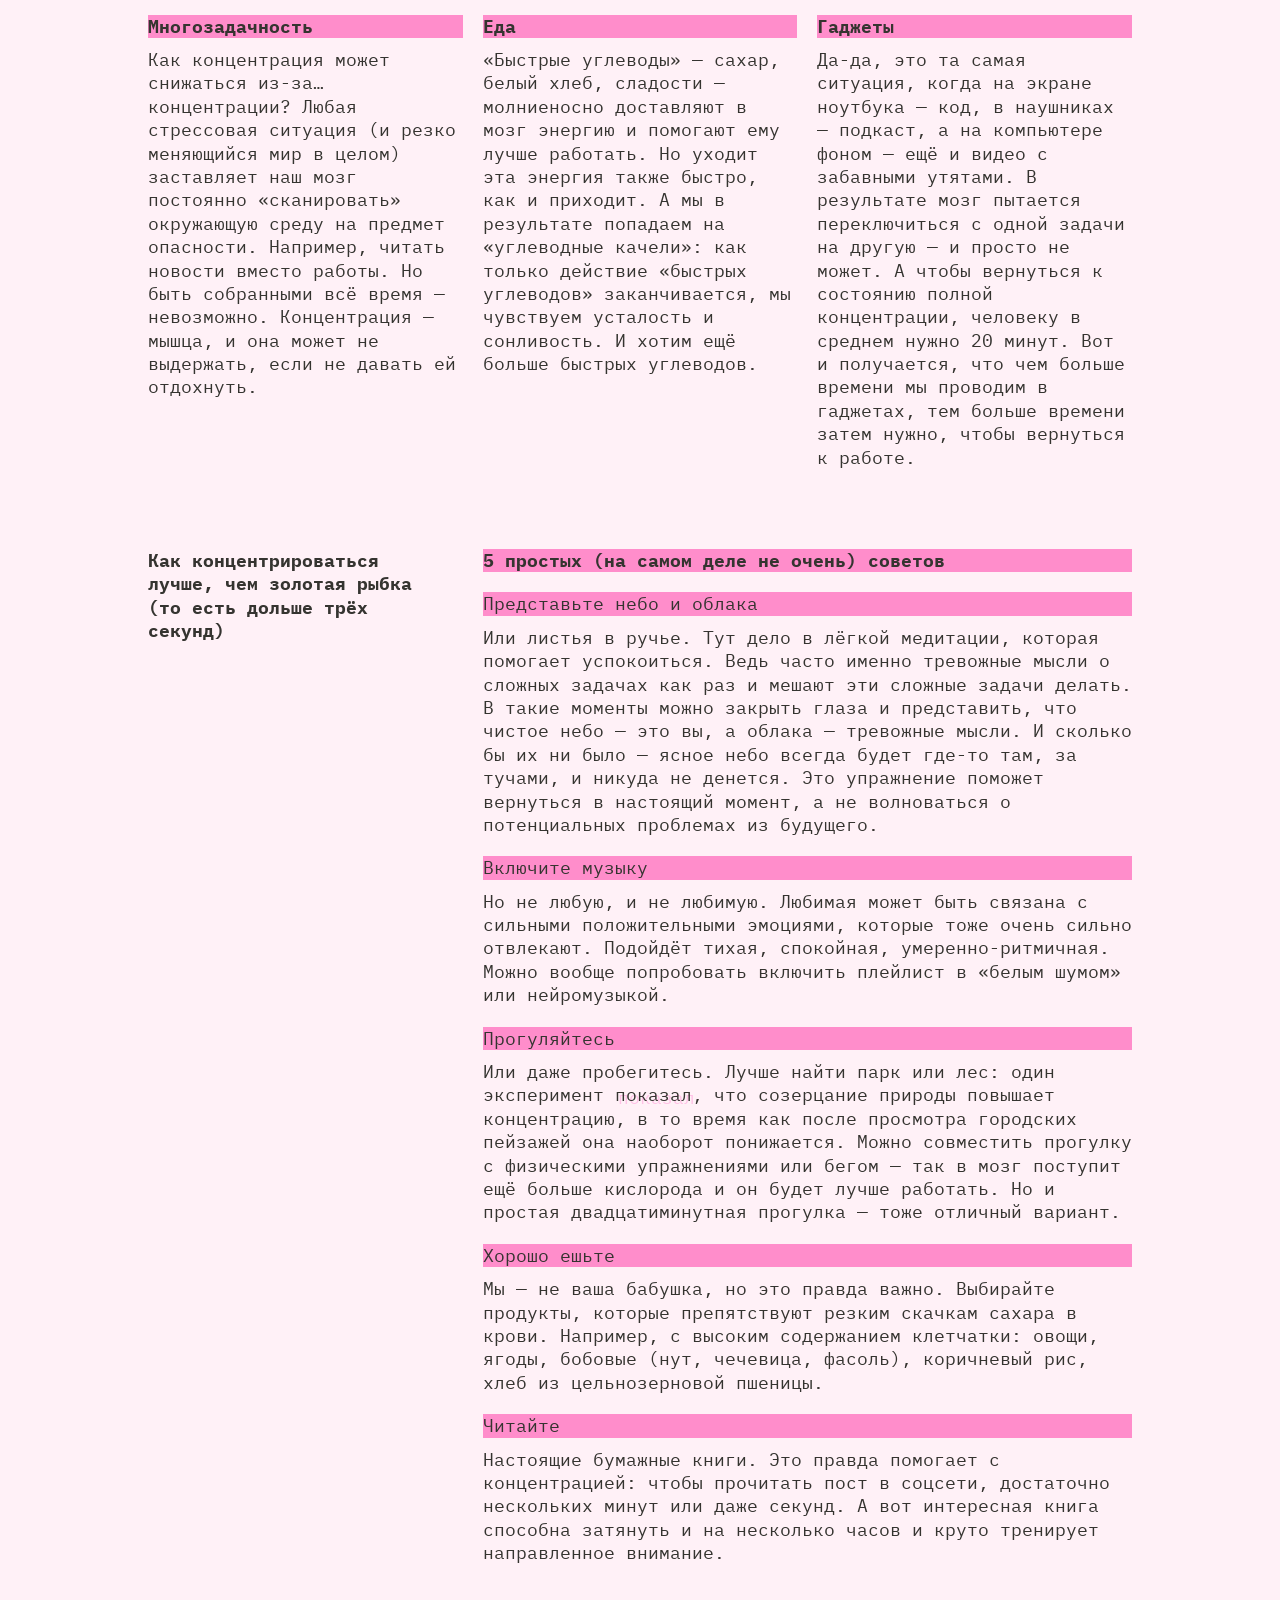
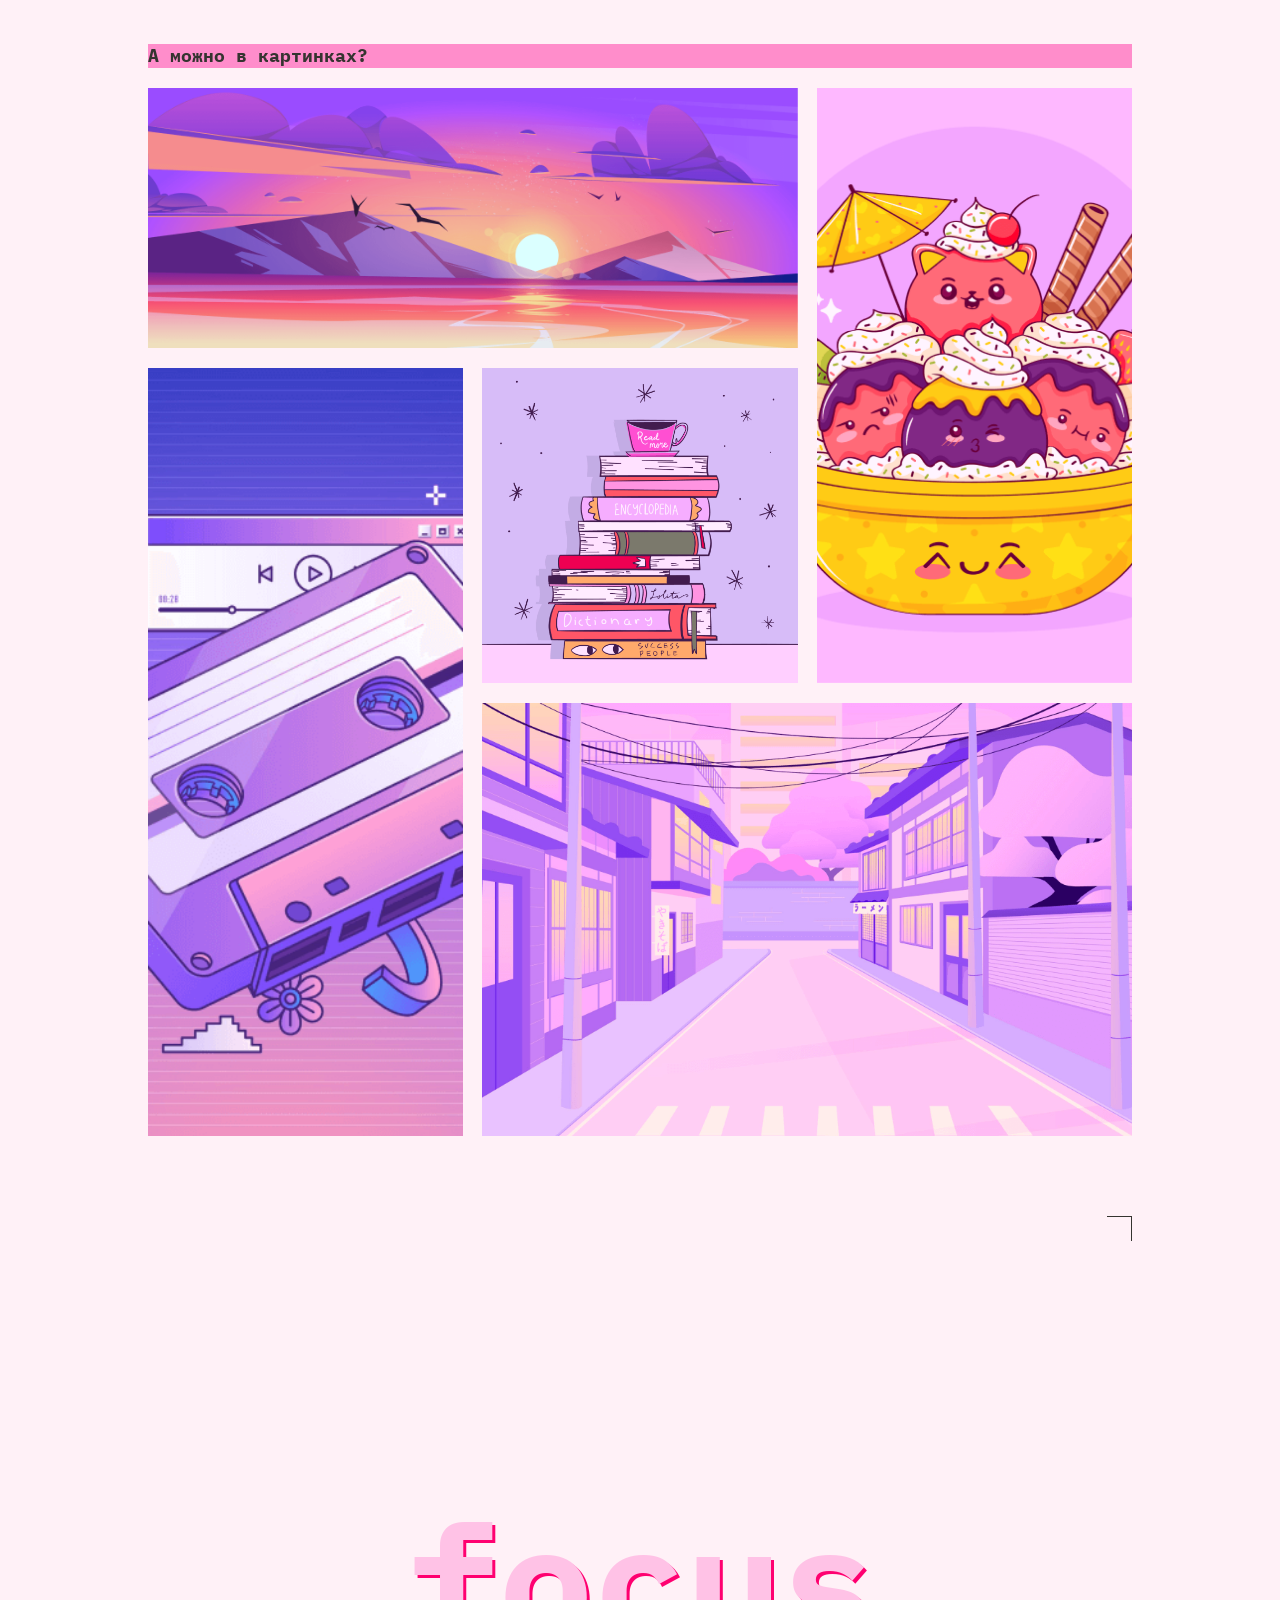
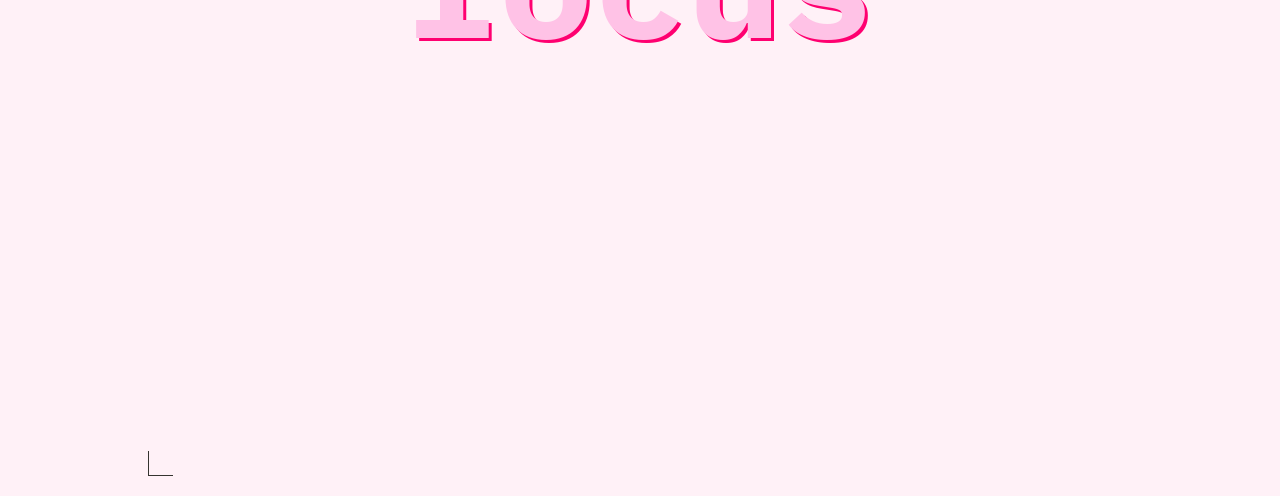
==== commit 5851e0d8: "Update index.html" ====
--- a/index.html
+++ b/index.html
@@ -254,7 +254,13 @@
         чашка чая сверху"
           loading="lazy"
         />
-
+        <img
+          class="container__image"
+          src="./images/street.png"
+          alt="Изображение т образной 
+        улицы"
+          loading="lazy"
+        />
       </section>
     </main>
     <footer class="footer decorated-zone">
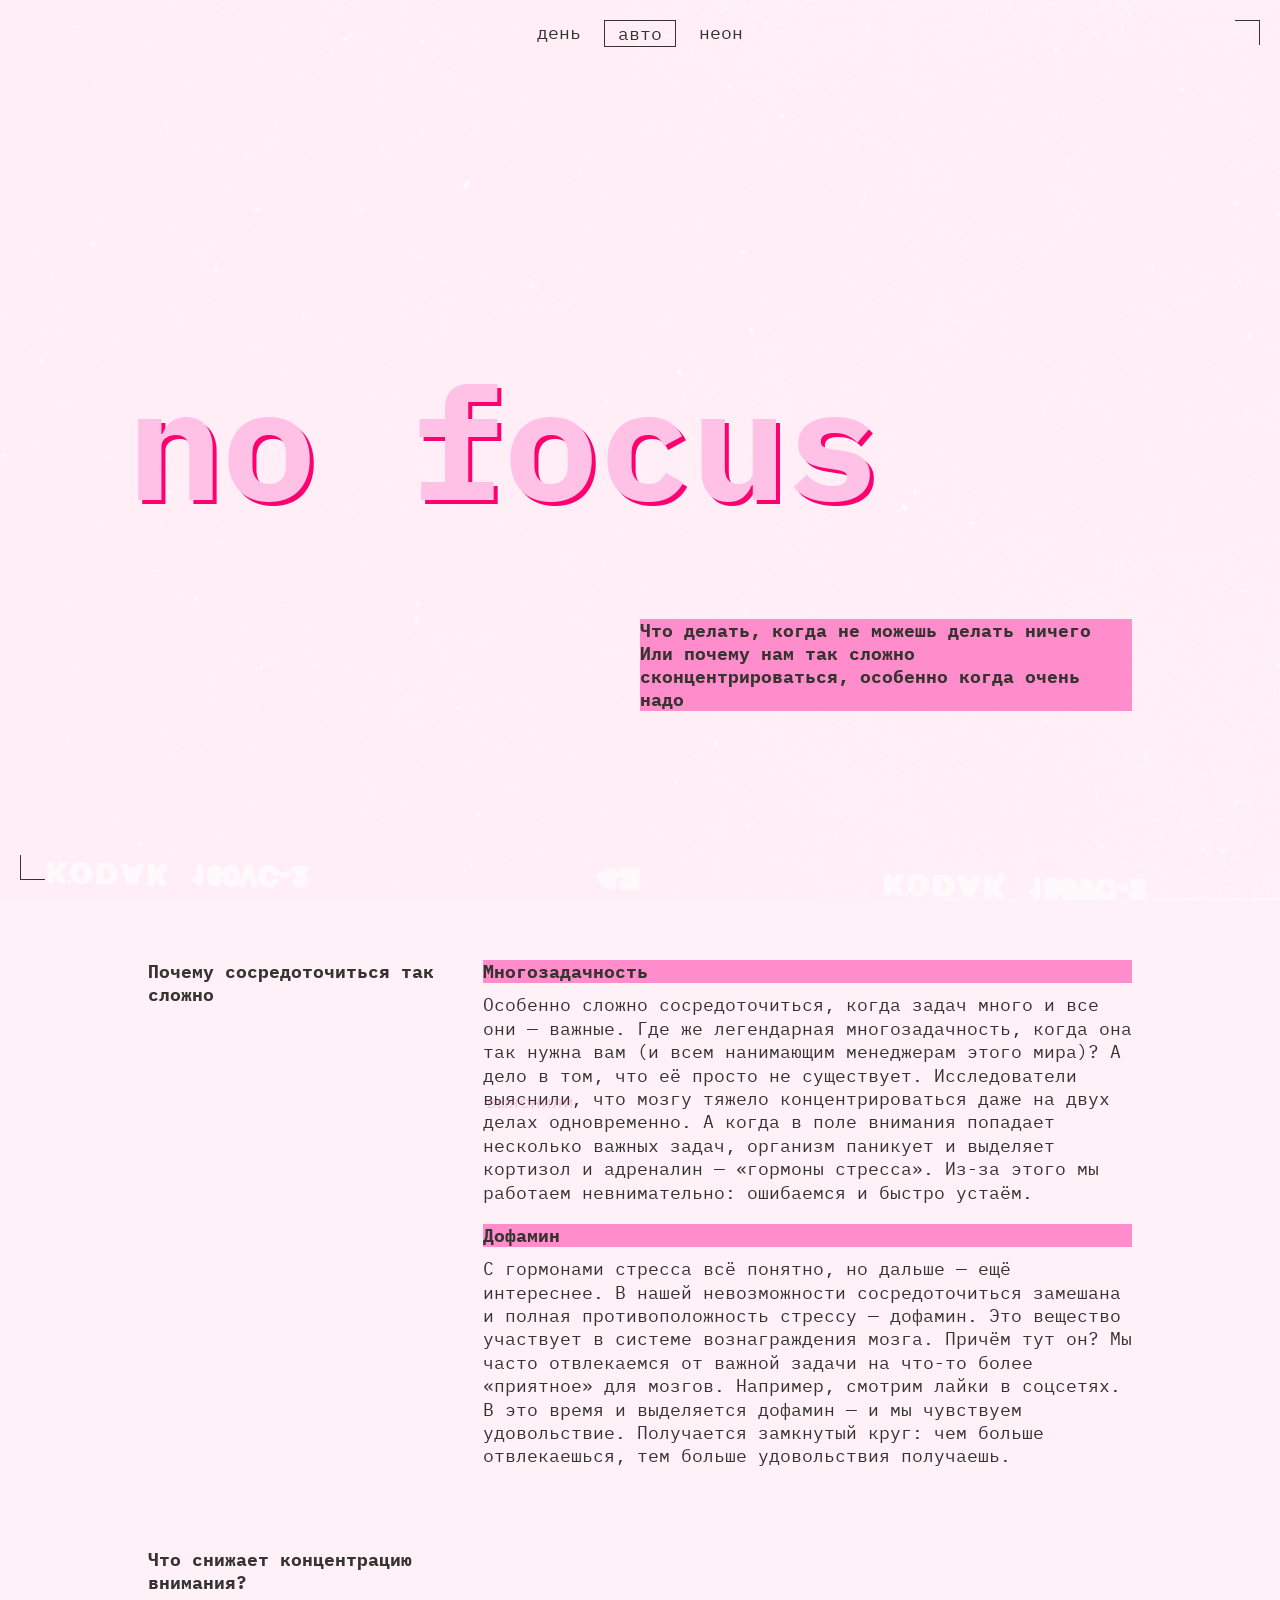
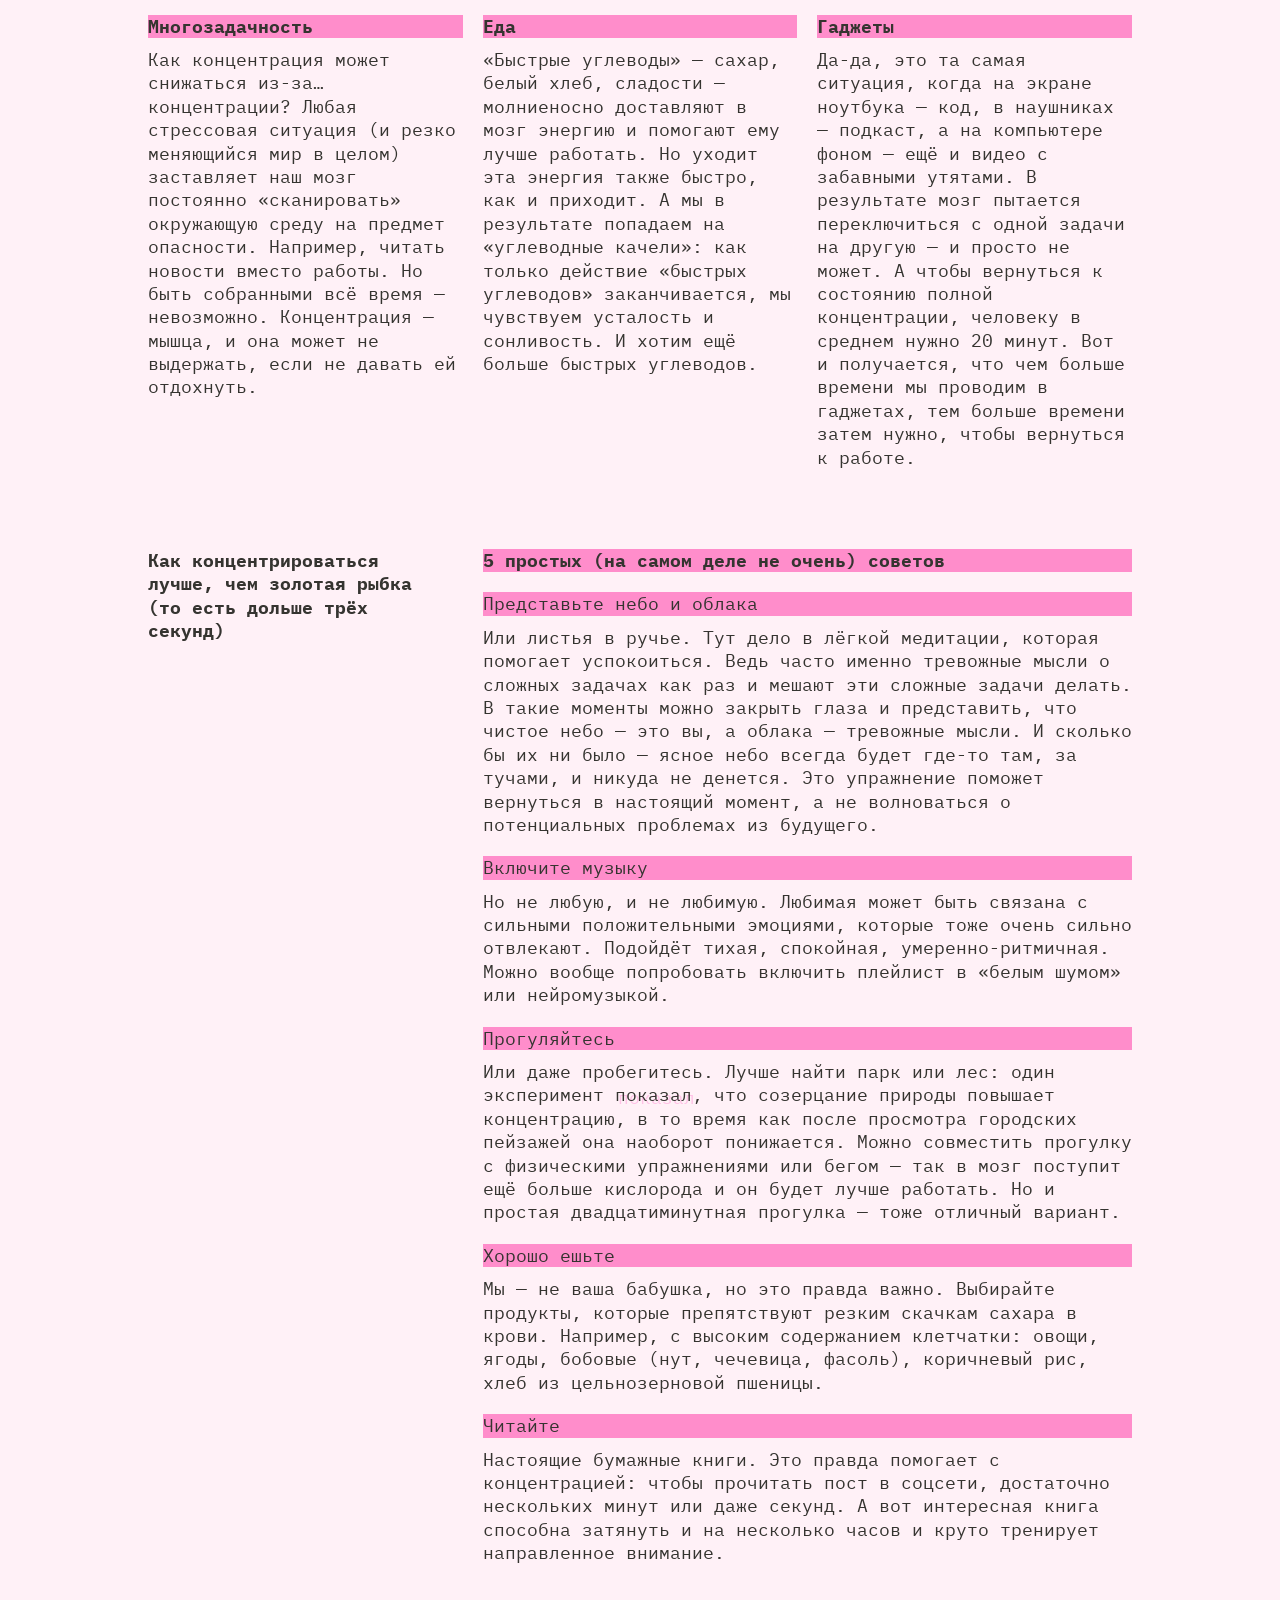
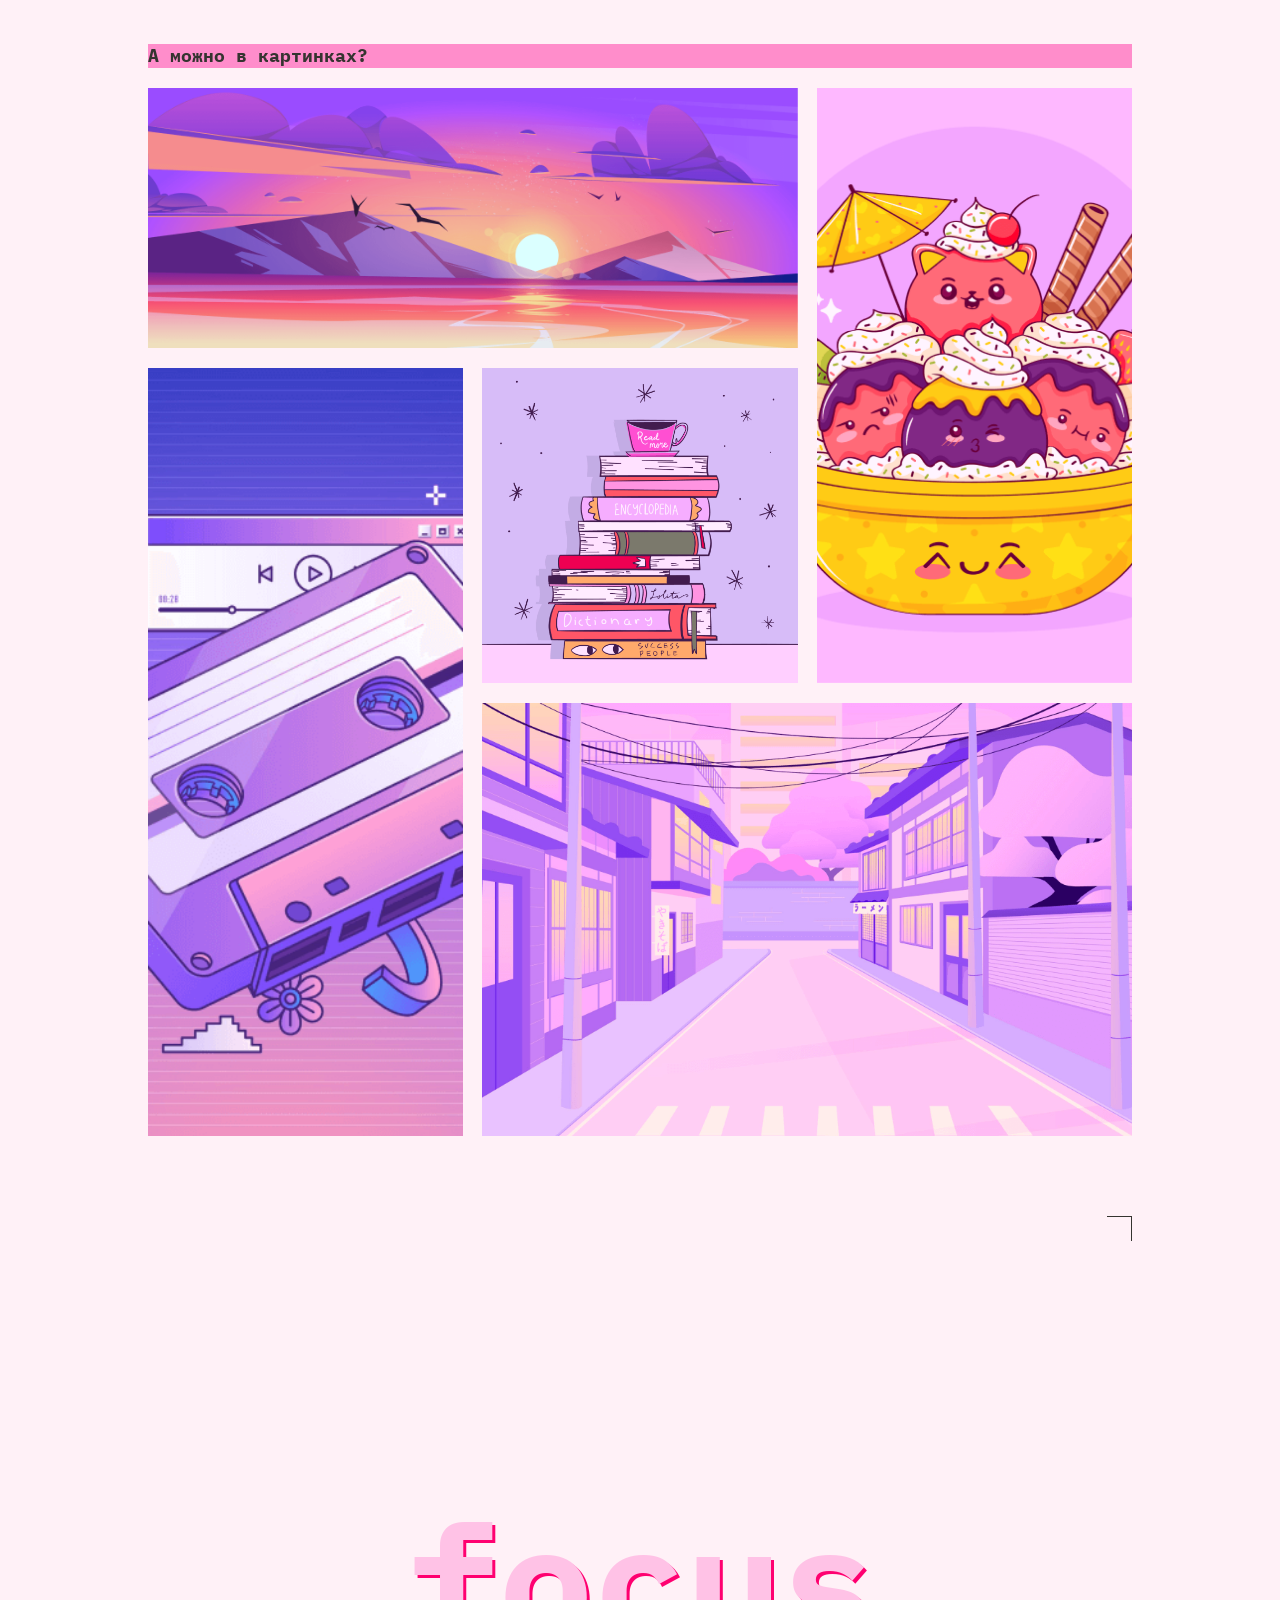
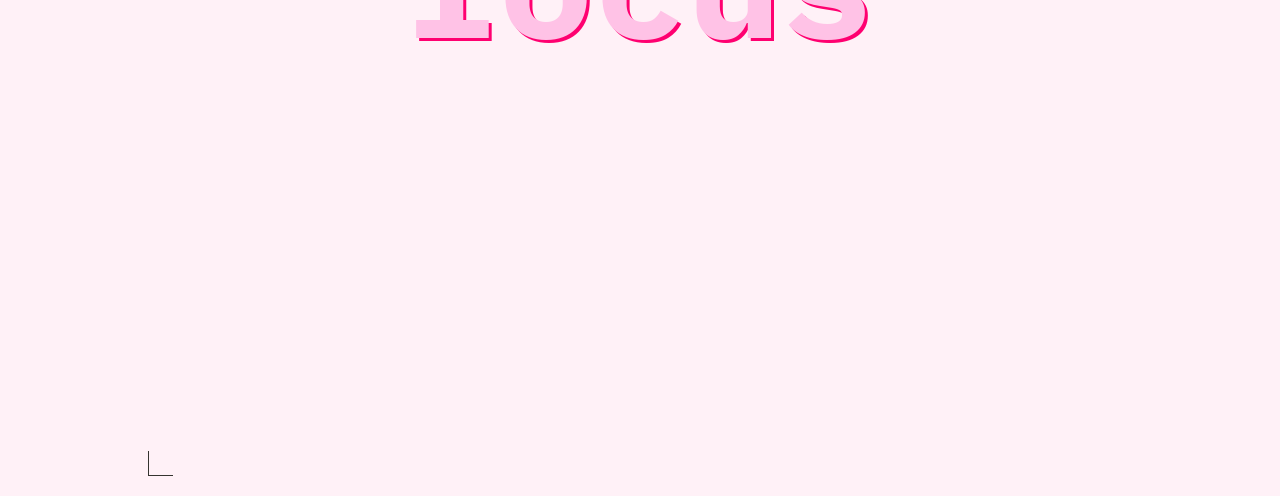
==== commit 8cb52b53: "Update index.html" ====
--- a/index.html
+++ b/index.html
@@ -1,20 +1,20 @@
 <!doctype html>
 <html lang="ru">
   <head>
-    <meta charset="UTF-8" />
-    <meta http-equiv="X-UA-Compatible" content="IE=edge" />
-    <meta name="viewport" content="width=device-width, initial-scale=1.0" />
-    <meta name="color-scheme" content="dark light" />
+    <meta charset="UTF-8">
+    <meta http-equiv="X-UA-Compatible" content="IE=edge">
+    <meta name="viewport" content="width=device-width, initial-scale=1.0">
+    <meta name="color-scheme" content="dark light">
     <title>Сложно сосредоточиться</title>
-    <link href="./images/favicon.ico" rel="icon" sizes="any" />
-    <link type="image/svg+xml" href="./images/favicon.svg" rel="icon" />
-    <link href="./images/mobile-icon.png" rel="apple-touch-icon" />
-    <link href="./fonts/fonts.css" rel="stylesheet" />
-    <link href="./styles/variables.css" rel="stylesheet" />
-    <link href="./styles/globals.css" rel="stylesheet" />
-    <link href="./styles/style.css" rel="stylesheet" />
-    <link href="./styles/dark.css" rel="stylesheet" />
-    <link href="./styles/light.css" rel="stylesheet" />
+    <link href="./images/favicon.ico" rel="icon" sizes="any">
+    <link type="image/svg+xml" href="./images/favicon.svg" rel="icon">
+    <link href="./images/mobile-icon.png" rel="apple-touch-icon">
+    <link href="./fonts/fonts.css" rel="stylesheet">
+    <link href="./styles/variables.css" rel="stylesheet">
+    <link href="./styles/globals.css" rel="stylesheet">
+    <link href="./styles/style.css" rel="stylesheet">
+    <link href="./styles/dark.css" rel="stylesheet">
+    <link href="./styles/light.css" rel="stylesheet">
   </head>
   <body class="page">
     <header class="header decorated-zone">
@@ -22,24 +22,17 @@
       <nav class="header__theme-menu">
         <ul class="header__theme-menu-list">
           <li class="header__theme-menu-item">
-            <button
-              class="header__theme-menu-button header__theme-menu-button_type_light"
-            >
+            <button class="header__theme-menu-button header__theme-menu-button_type_light">
               День
             </button>
           </li>
           <li class="header__theme-menu-item">
-            <button
-              class="header__theme-menu-button header__theme-menu-button_active header__theme-menu-button_type_auto"
-              disabled
-            >
+            <button class="header__theme-menu-button header__theme-menu-button_active header__theme-menu-button_type_auto" disabled>
               Авто
             </button>
           </li>
           <li class="header__theme-menu-item">
-            <button
-              class="header__theme-menu-button header__theme-menu-button_type_dark"
-            >
+            <button class="header__theme-menu-button header__theme-menu-button_type_dark">
               Неон
             </button>
           </li>
@@ -48,7 +41,7 @@
       <div class="header__title-container">
         <h1 class="header__title">no focus</h1>
         <p class="header__text title-decor">
-          Что делать, когда не можешь делать ничего <br />
+          Что делать, когда не можешь делать ничего <br>
           Или почему нам так сложно сконцентрироваться, особенно когда очень
           надо
         </p>
@@ -67,12 +60,7 @@
               важные. Где же легендарная многозадачность, когда она так нужна
               вам (и всем нанимающим менеджерам этого мира)? А дело в том, что
               её просто не существует. Исследователи
-              <a
-                class="link"
-                href="https://dana.org/article/multicosts-of-multitasking/"
-                target="_blank"
-                >выяснили</a
-              >, что мозгу тяжело концентрироваться даже на двух делах
+              <a class="link" href="https://dana.org/article/multicosts-of-multitasking/" target="_blank">выяснили</a>, что мозгу тяжело концентрироваться даже на двух делах
               одновременно. А когда в поле внимания попадает несколько важных
               задач, организм паникует и выделяет кортизол и адреналин —
               «гормоны стресса». Из-за этого мы работаем невнимательно:
@@ -145,9 +133,7 @@
             5 простых (на самом деле не очень) советов
           </h2>
           <article class="container__content-item">
-            <h3
-              class="container__content-title container__content-title-heading title-decor"
-            >
+            <h3 class="container__content-title container__content-title-heading title-decor">
               Представьте небо и облака
             </h3>
             <p>
@@ -162,9 +148,7 @@
             </p>
           </article>
           <article class="container__content-item">
-            <h3
-              class="container__content-title container__content-title-heading title-decor"
-            >
+            <h3 class="container__content-title container__content-title-heading title-decor">
               Включите музыку
             </h3>
             <p>
@@ -175,19 +159,12 @@
             </p>
           </article>
           <article class="container__content-item">
-            <h3
-              class="container__content-title container__content-title-heading title-decor"
-            >
+            <h3 class="container__content-title container__content-title-heading title-decor">
               Прогуляйтесь
             </h3>
             <p>
               Или даже пробегитесь. Лучше найти парк или лес: один эксперимент
-              <a
-                class="link"
-                href="https://www.sciencedirect.com/science/article/abs/pii/S0272494415000328"
-                target="_blank"
-                >показал</a
-              >, что созерцание природы повышает концентрацию, в то время как
+              <a class="link" href="https://www.sciencedirect.com/science/article/abs/pii/S0272494415000328" target="_blank">показал</a>, что созерцание природы повышает концентрацию, в то время как
               после просмотра городских пейзажей она наоборот понижается. Можно
               совместить прогулку с физическими упражнениями или бегом — так в
               мозг поступит ещё больше кислорода и он будет лучше работать. Но и
@@ -195,9 +172,7 @@
             </p>
           </article>
           <article class="container__content-item">
-            <h3
-              class="container__content-title container__content-title-heading title-decor"
-            >
+            <h3 class="container__content-title container__content-title-heading title-decor">
               Хорошо ешьте
             </h3>
             <p>
@@ -208,9 +183,7 @@
             </p>
           </article>
           <article class="container__content-item">
-            <h3
-              class="container__content-title container__content-title-heading title-decor"
-            >
+            <h3 class="container__content-title container__content-title-heading title-decor">
               Читайте
             </h3>
             <p>
@@ -226,41 +199,16 @@
         <h2 class="container__title dark-title title-decor">
           А можно в картинках?
         </h2>
-        <img
-          class="container__image"
-          src="./images/sunset.png"
-          alt="Изображение заката среди гор возвышающихся на берегу водоема, 
-        в облачном небе парят птицы "
-          loading="lazy"
-        />
-        <img
-          class="container__image"
-          src="./images/ice-cream.png"
-          alt="Изображено смайлы в виде четырех шариков мроженного с корицей
-        и фруктами позади, в миске"
-          loading="lazy"
-        />
-        <img
-          class="container__image"
-          src="./images/tape.png"
-          alt="Изображение аудио касеты 
-        на фоне компьютерных ярлыков"
-          loading="lazy"
-        />
-        <img
-          class="container__image"
-          src="./images/books.png"
-          alt="Изображение стопки книг и  
-        чашка чая сверху"
-          loading="lazy"
-        />
-        <img
-          class="container__image"
-          src="./images/street.png"
-          alt="Изображение т образной 
-        улицы"
-          loading="lazy"
-        />
+        <img class="container__image" src="./images/sunset.png" alt="Изображение заката среди гор возвышающихся на берегу водоема, 
+        в облачном небе парят птицы " loading="lazy">
+        <img class="container__image" src="./images/ice-cream.png" alt="Изображено смайлы в виде четырех шариков мроженного с корицей
+        и фруктами позади, в миске" loading="lazy">
+        <img class="container__image" src="./images/tape.png" alt="Изображение аудио касеты 
+        на фоне компьютерных ярлыков" loading="lazy">
+        <img class="container__image" src="./images/books.png" alt="Изображение стопки книг и  
+        чашка чая сверху" loading="lazy">
+        <img class="container__image" src="./images/street.png" alt="Изображение т образной 
+        улицы" loading="lazy">
       </section>
     </main>
     <footer class="footer decorated-zone">
--- a/styles/globals.css
+++ b/styles/globals.css
@@ -2,10 +2,6 @@
 *::before,
 *::after {
   box-sizing: border-box;
-}
-
-html {
-  block-size: 100%;
 }
 
 body {
--- a/styles/style.css
+++ b/styles/style.css
@@ -9,9 +9,9 @@
 }
 
 .header {
-  block-size: 100vh;
   padding: 0 20px;
-  position: relative;
+  display: grid;
+  min-block-size: 100vh;
 }
 
 @media (width < 768px) {
@@ -445,10 +445,11 @@
 }
 
 .footer {
-  block-size: 100vh;
   position: relative;
   padding: 281px 20px;
   text-align: center;
+  display: grid;
+  min-block-size: 100vh;
 }
 
 @media (width < 1024px) and (width >= 768px) {
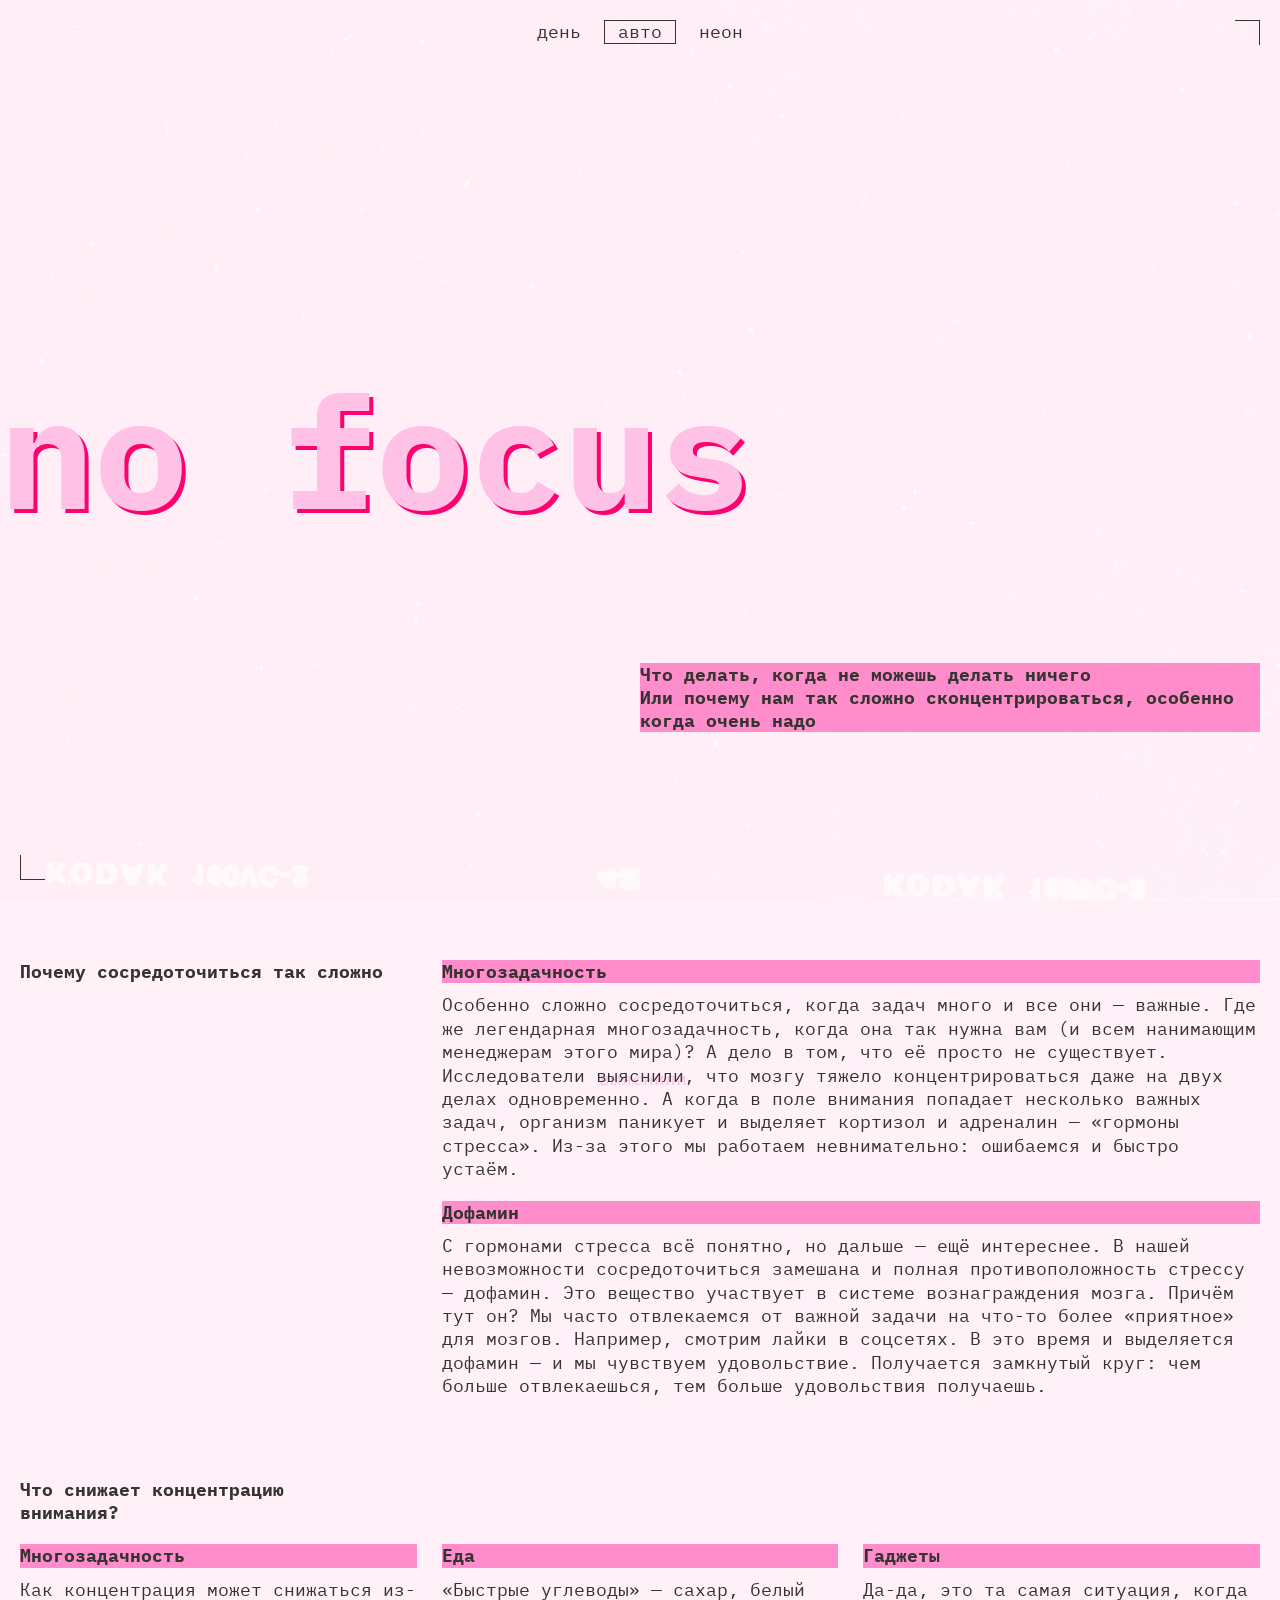
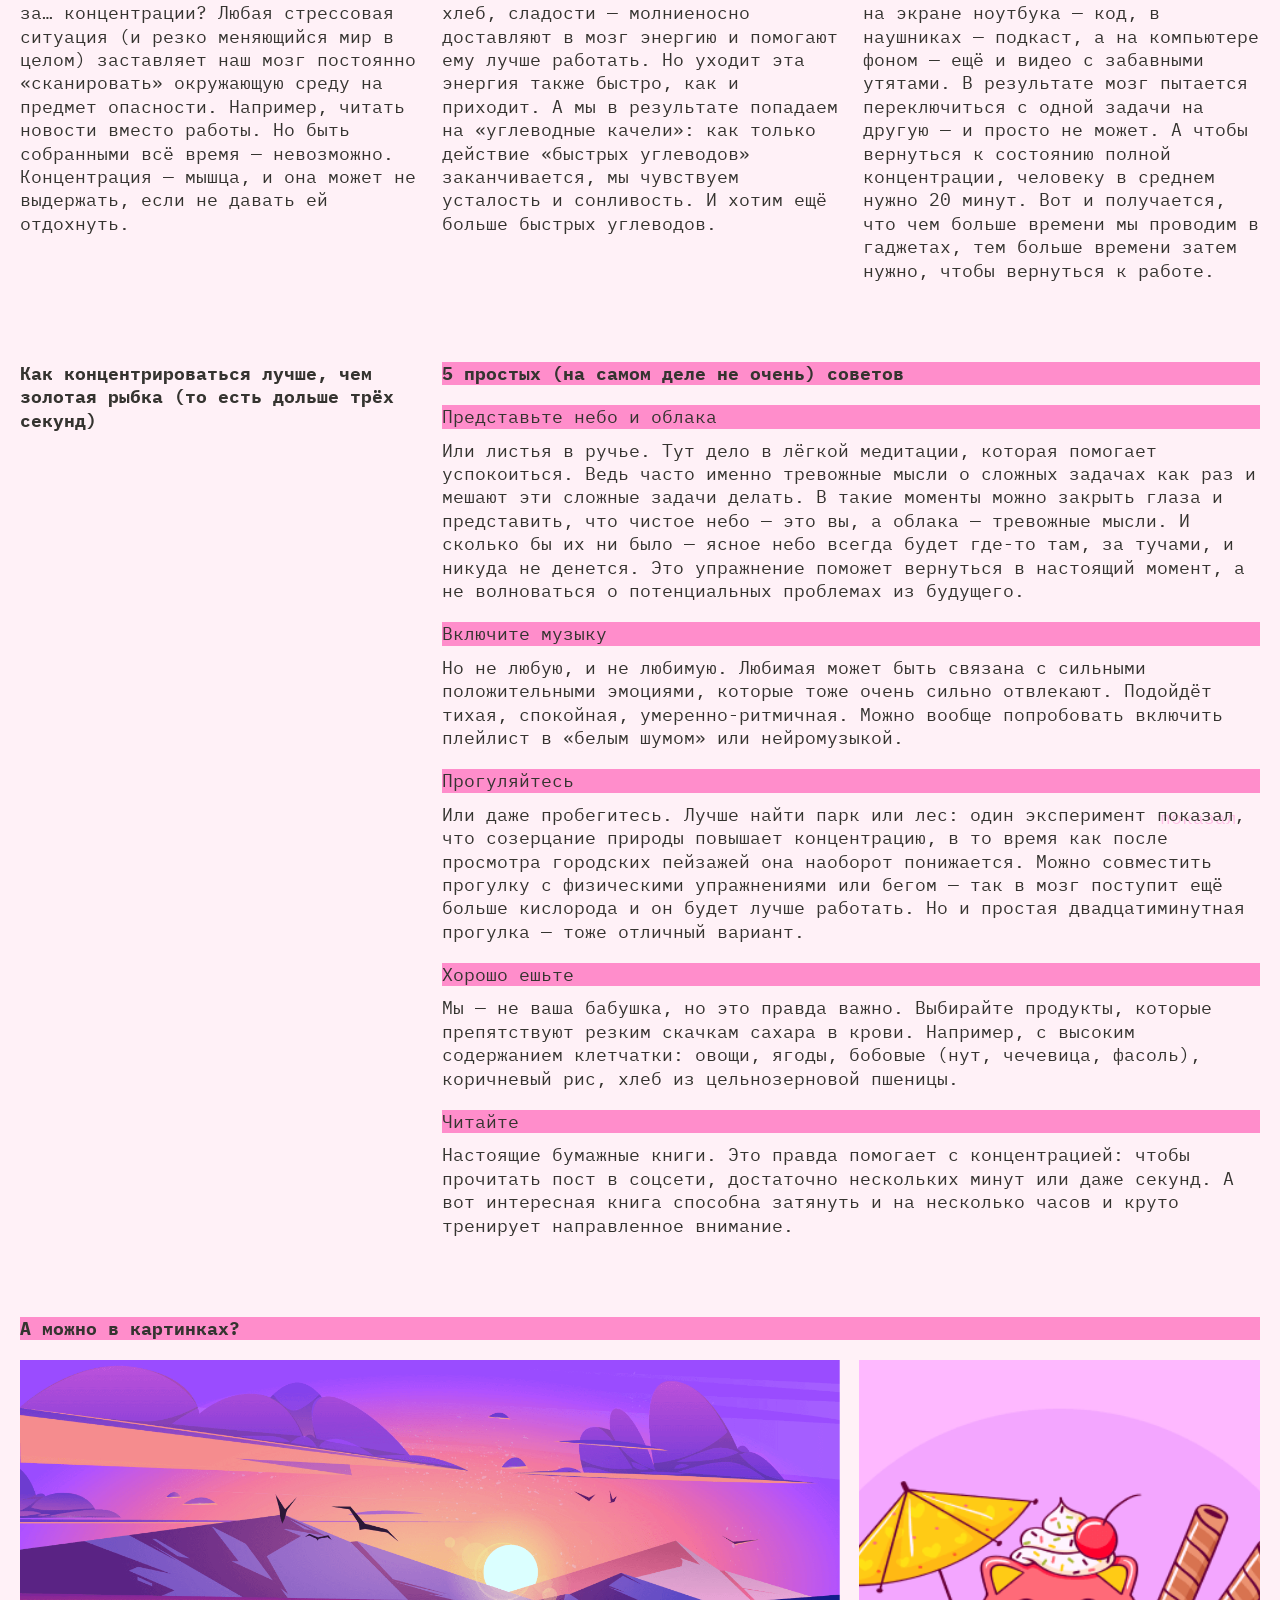
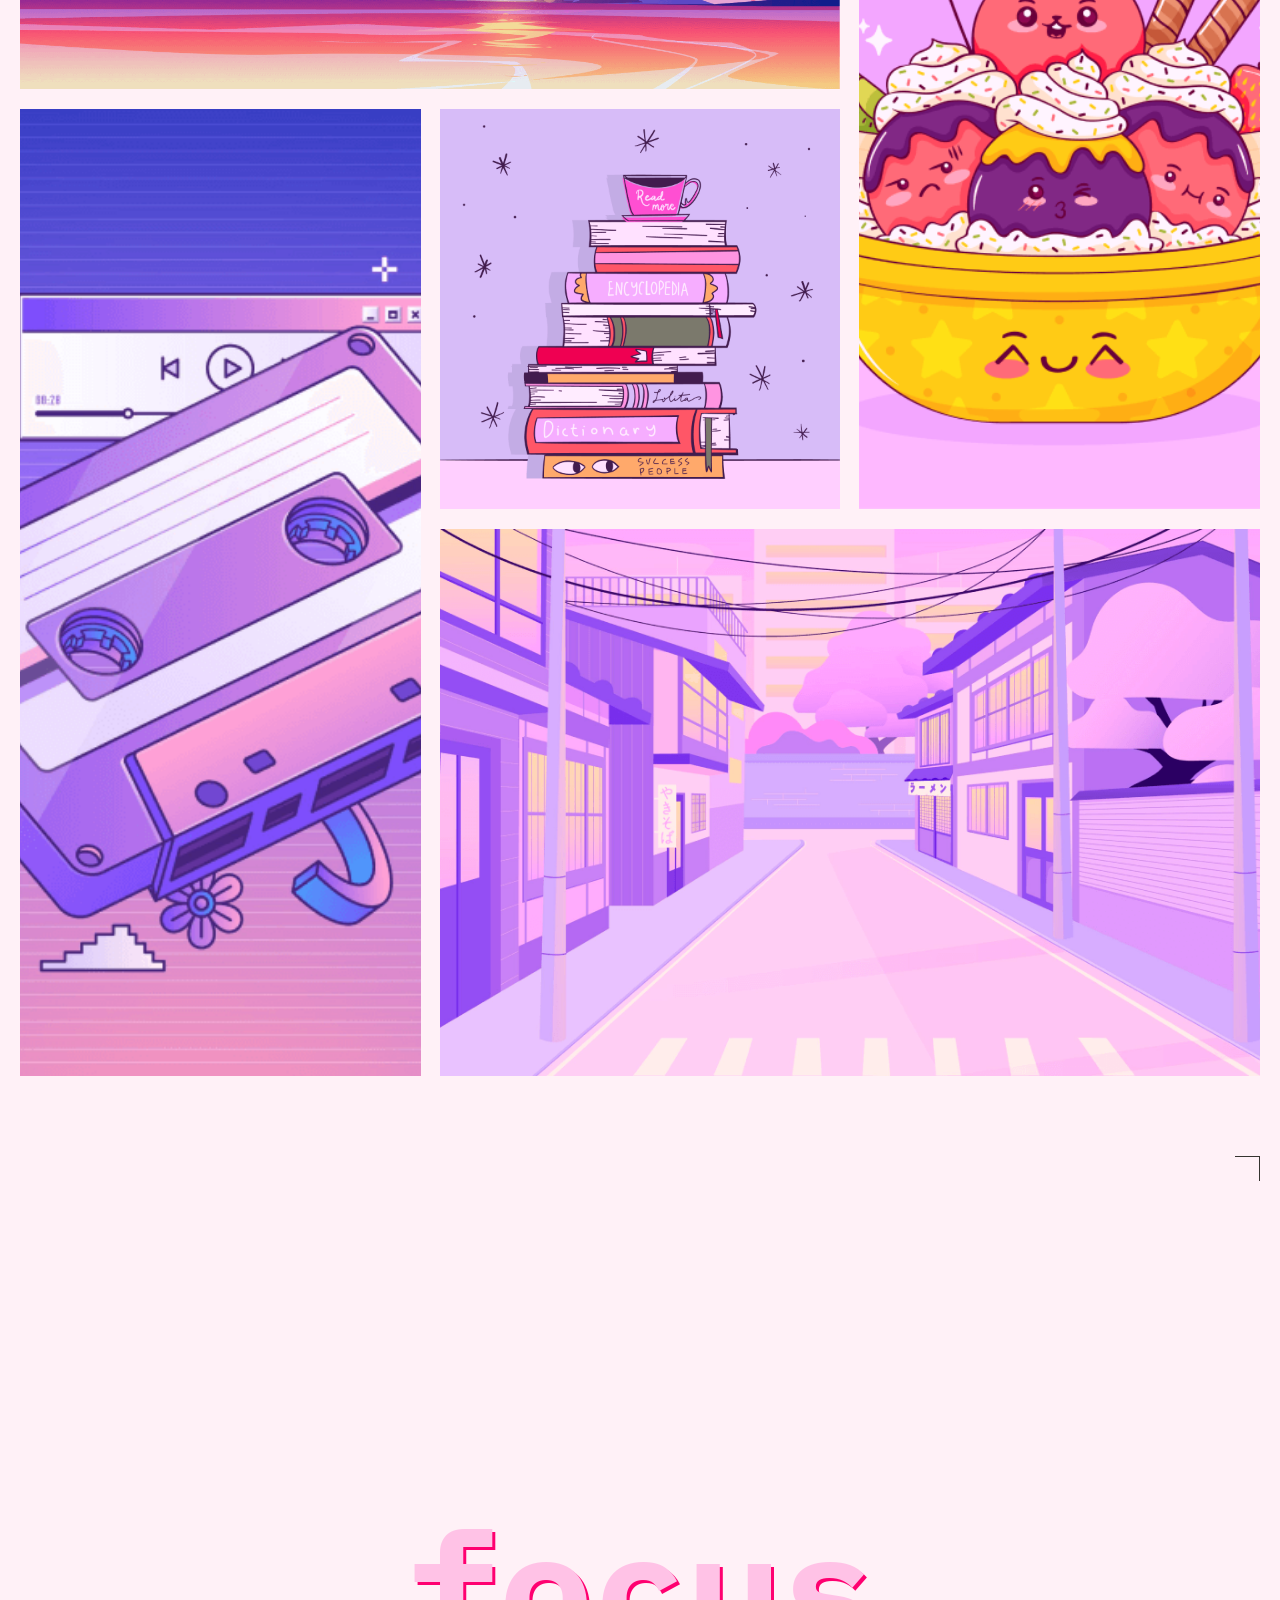
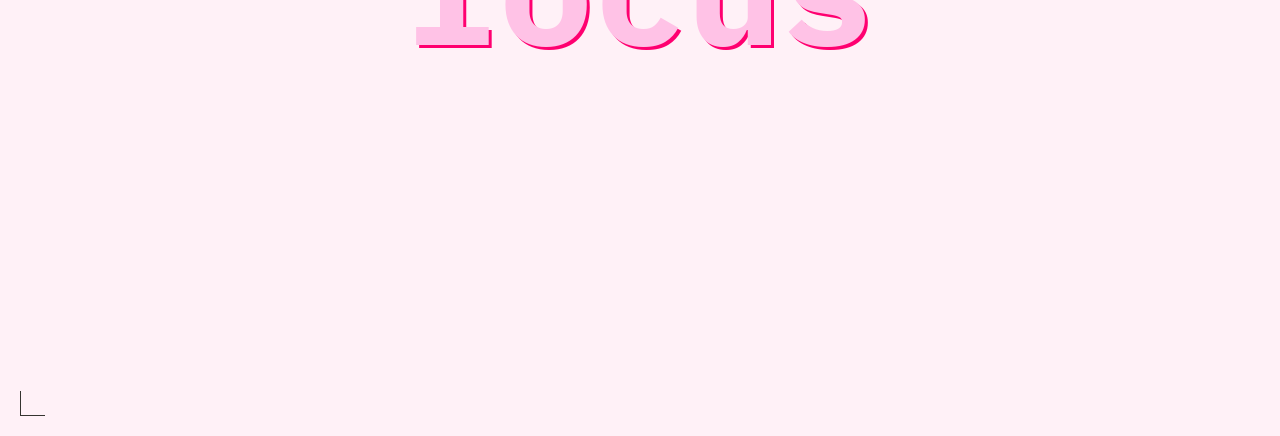
==== commit 15c18cff: "slozhno-sosredotochitsya9" ====
--- a/index.html
+++ b/index.html
@@ -18,7 +18,7 @@
   </head>
   <body class="page">
     <header class="header decorated-zone">
-      <div class="rec-decorative" aria-hidden="true">rec</div>
+      <span class="rec-decorative" aria-hidden="true">rec</span>
       <nav class="header__theme-menu">
         <ul class="header__theme-menu-list">
           <li class="header__theme-menu-item">
@@ -38,14 +38,14 @@
           </li>
         </ul>
       </nav>
+      <h1 class="header__title">no focus</h1>
       <div class="header__title-container">
-        <h1 class="header__title">no focus</h1>
         <p class="header__text title-decor">
           Что делать, когда не можешь делать ничего <br>
           Или почему нам так сложно сконцентрироваться, особенно когда очень
           надо
         </p>
-      </div>
+      </div>      
     </header>
     <main class="main">
       <section class="container">
@@ -129,13 +129,13 @@
           секунд)
         </h2>
         <div class="container__content-list">
-          <h2 class="container__content-list-title title-decor">
+          <h3 class="container__content-list-title title-decor">
             5 простых (на самом деле не очень) советов
-          </h2>
-          <article class="container__content-item">
-            <h3 class="container__content-title container__content-title-heading title-decor">
+          </h3>
+          <article class="container__content-item">
+            <h4 class="container__content-title container__content-title-heading title-decor">
               Представьте небо и облака
-            </h3>
+            </h4>
             <p>
               Или листья в ручье. Тут дело в лёгкой медитации, которая помогает
               успокоиться. Ведь часто именно тревожные мысли о сложных задачах
@@ -148,9 +148,9 @@
             </p>
           </article>
           <article class="container__content-item">
-            <h3 class="container__content-title container__content-title-heading title-decor">
+            <h4 class="container__content-title container__content-title-heading title-decor">
               Включите музыку
-            </h3>
+            </h4>
             <p>
               Но не любую, и не любимую. Любимая может быть связана с сильными
               положительными эмоциями, которые тоже очень сильно отвлекают.
@@ -159,9 +159,9 @@
             </p>
           </article>
           <article class="container__content-item">
-            <h3 class="container__content-title container__content-title-heading title-decor">
+            <h4 class="container__content-title container__content-title-heading title-decor">
               Прогуляйтесь
-            </h3>
+            </h4>
             <p>
               Или даже пробегитесь. Лучше найти парк или лес: один эксперимент
               <a class="link" href="https://www.sciencedirect.com/science/article/abs/pii/S0272494415000328" target="_blank">показал</a>, что созерцание природы повышает концентрацию, в то время как
@@ -172,9 +172,9 @@
             </p>
           </article>
           <article class="container__content-item">
-            <h3 class="container__content-title container__content-title-heading title-decor">
+            <h4 class="container__content-title container__content-title-heading title-decor">
               Хорошо ешьте
-            </h3>
+            </h4>
             <p>
               Мы — не ваша бабушка, но это правда важно. Выбирайте продукты,
               которые препятствуют резким скачкам сахара в крови. Например, с
@@ -183,9 +183,9 @@
             </p>
           </article>
           <article class="container__content-item">
-            <h3 class="container__content-title container__content-title-heading title-decor">
+            <h4 class="container__content-title container__content-title-heading title-decor">
               Читайте
-            </h3>
+            </h4>
             <p>
               Настоящие бумажные книги. Это правда помогает с концентрацией:
               чтобы прочитать пост в соцсети, достаточно нескольких минут или
--- a/styles/globals.css
+++ b/styles/globals.css
@@ -6,12 +6,11 @@
 
 body {
   min-inline-size: 375px;
-  max-inline-size: 1024px;
+  max-inline-size: 1440px;
   margin: 0 auto;
   font-family: var(--font-family, monospace);
   font-size: 18px;
   font-weight: 400;
-  block-size: 100%;
 }
 
 h1,
--- a/styles/style.css
+++ b/styles/style.css
@@ -9,15 +9,13 @@
 }
 
 .header {
-  padding: 0 20px;
+  position: relative;
   display: grid;
-  min-block-size: 100vh;
-}
-
-@media (width < 768px) {
-  .header {
-    padding: 0 11px;
-  }
+  grid-template-rows: 1fr min-content 1fr;
+  font-size: 18px;
+  block-size: 100vh;
+  padding: 20px;
+  min-height: 668px;
 }
 
 .rec-decorative {
@@ -29,24 +27,15 @@
   font-weight: 400;
 }
 
-@media (width < 768px) {
-  .rec-decorative {
-    top: 10px;
-    right: 38px;
-  }
-}
-
 .rec-decorative::after {
   content: "";
   position: absolute;
   width: 9px;
   height: 9px;
-  margin: -4px -19px;
+  margin: 8px 10px;
   border-radius: 50%;
-  box-shadow: 0 0 4px 3px var(--rec-color);
+  box-shadow: 0 0 4px 2px var(--rec-color);
   background-color: var(--rec-color);
-  inset-block-start: 50%;
-  inset-inline-end: 0;
 }
 
 .decorated-zone::before {
@@ -60,13 +49,6 @@
   bottom: 20px;
 }
 
-@media (width < 768px) {
-  .decorated-zone::before {
-    left: 10px;
-    bottom: 17px;
-  }
-}
-
 .decorated-zone::after {
   content: "";
   position: absolute;
@@ -78,58 +60,27 @@
   top: 20px;
 }
 
-@media (width < 768px) {
-  .decorated-zone::after {
-    right: 10px;
-    top: 10px;
-  }
-}
-
 .header__theme-menu {
-  padding-top: 20px;
-}
-
-@media (width < 1024px) and (width >= 768px) {
-  .header__theme-menu {
-    padding-top: 190px;
-  }
-}
-
-@media (width < 768px) {
-  .header__theme-menu {
-    padding-top: 75px;
-  }
+  margin: 0px;
 }
 
 .header__theme-menu-list {
   display: flex;
   justify-content: center;
   gap: 10px;
-}
-
-@media (width < 1024px) {
-  .header__theme-menu-list {
-    flex-direction: column;
-    align-items: flex-end;
-  }
-}
-
-@media (width < 768px) {
-  .header__theme-menu-list {
-    gap: 13px;
-  }
 }
 
 .header__theme-menu-button {
   font-size: 18px;
   font-weight: 400;
   color: var(--corners-color);
-  padding: 3.5px 13px;
+  padding: 0 13px;
   border: transparent;
   background: none;
   line-height: 18px;
   cursor: pointer;
   text-transform: lowercase;
+  height: 24px;
 }
 
 .header__theme-menu-button:hover {
@@ -146,6 +97,7 @@
 }
 
 .header__theme-menu-button_active {
+  pointer-events: none;
   border: 1px solid;
 }
 
@@ -155,41 +107,13 @@
   margin-left: -20px;
   color: var(--text-color);
   text-shadow: 4px 4px 0px var(--accent-color);
-}
-
-@media (width < 1024px) {
-  .header__title {
-    text-shadow: 4px 4px 0px var(--title-decor);
-  }
-}
-
-@media (width < 768px) {
-  .header__title {
-    font-size: var(--accent-heading-mobile);
-    margin-left: 0;
-    line-height: 85%;
-  }
+  line-height: 82.5%;
 }
 
 .header__title-container {
-  padding: 238px 0 136px;
   display: flex;
   flex-direction: column;
-  gap: 76px;
-}
-
-@media (width < 1024px) and (width >= 768px) {
-  .header__title-container {
-    padding: 150px 0 183px;
-    gap: 133px;
-  }
-}
-
-@media (width < 768px) {
-  .header__title-container {
-    padding: 56px 0 72px;
-    gap: 55px;
-  }
+  justify-content: center;
 }
 
 .header__text {
@@ -197,12 +121,6 @@
   align-self: flex-end;
   font-weight: 700;
   width: 50%;
-}
-
-@media (width < 590px) {
-  .header__text {
-    width: 100%;
-  }
 }
 
 .title-decor {
@@ -220,14 +138,6 @@
   gap: 80px;
 }
 
-@media (width < 768px) {
-  .main {
-    padding: 0 10px;
-    margin: 34px 0;
-    gap: 50px;
-  }
-}
-
 .container {
   line-height: 130%;
 }
@@ -239,19 +149,6 @@
   color: var(--container-title-color);
 }
 
-@media (width < 1024px) and (width >= 768px) {
-  .container__title {
-    width: 35%;
-  }
-}
-
-@media (width < 768px) {
-  .container__title {
-    width: 100%;
-    margin-bottom: 20px;
-  }
-}
-
 .dark-title {
   color: var(--content-title-color);
 }
@@ -284,6 +181,7 @@
 }
 
 .link {
+  color: var(--container-title-color #353430);
   border: transparent;
   text-shadow: 3px 3px 0px var(--link-shadow);
 }
@@ -313,21 +211,6 @@
   flex-shrink: 0;
   flex-basis: auto;
   width: 31%;
-}
-
-@media (width < 1024px) and (width >= 768px) {
-  .container:first-of-type .container__title,
-  .container:nth-of-type(3) .container__title {
-    width: 32%;
-  }
-}
-
-@media (width < 768px) {
-  .container:first-of-type .container__title,
-  .container:nth-of-type(3) .container__title {
-    width: 100%;
-    margin-bottom: 20px;
-  }
 }
 
 .container:first-of-type .container__content-list,
@@ -340,40 +223,8 @@
   gap: 20px;
 }
 
-@media (width < 1024px) and (width >= 768px) {
-  .container:first-of-type .container__content-list,
-  .container:nth-of-type(3) .container__content-list {
-    width: 65%;
-  }
-}
-
-@media (width < 768px) {
-  .container:first-of-type .container__content-list,
-  .container:nth-of-type(3) .container__content-list {
-    width: 100%;
-  }
-}
-
 .container:nth-of-type(2) .container__title {
   width: 30%;
-}
-
-@media (width < 768px) {
-  .container:nth-of-type(2) .container__title {
-    width: 100%;
-  }
-}
-
-@media (width >= 1024px) {
-  .container:nth-of-type(2) .container__content-list {
-    justify-content: space-between;
-  }
-}
-
-@media (width < 1024px) {
-  .container:nth-of-type(2) .container__content-list {
-    gap: 20px;
-  }
 }
 
 .container:nth-of-type(2) .container__content-item {
@@ -383,15 +234,6 @@
   width: 32%;
 }
 
-@media (width < 1024px) {
-  .container:nth-of-type(2) .container__content-item {
-    flex-grow: 1;
-    flex-shrink: 0;
-    flex-basis: auto;
-    width: 100%;
-  }
-}
-
 .container:last-of-type {
   display: grid;
 }
@@ -403,6 +245,104 @@
   margin: 0;
 }
 
+.footer {
+  position: relative;
+  place-items: center;
+  display: grid;
+  block-size: 100vh;
+  min-height: 668px;
+}
+
+.footer__title {
+  text-shadow: 3px 3px 0px var(--accent-color);
+  font-size: var(--accent-heading-desktop);
+  font-weight: 700;
+  color: var(--text-color);
+}
+
+@media (width < 590px) {
+  .header__text {
+    width: 100%;
+  }
+}
+
+@media (width < 768px) {
+  .header {
+    padding: 0 11px;
+    padding: 10px;
+  }
+
+  .rec-decorative {
+    top: 10px;
+    right: 38px;
+  }
+
+  .decorated-zone::before {
+    left: 10px;
+    bottom: 10px;
+  }
+
+  .decorated-zone::after {
+    right: 10px;
+    top: 10px;
+  }
+
+  .header__theme-menu-list {
+    gap: 11px;
+  }
+
+  .header__title {
+    font-size: var(--accent-heading-mobile);
+    margin-left: 0;
+    line-height: 82.5%;
+  }
+
+  .header__title-container {
+    justify-content: center;
+  }
+
+  .main {
+    padding: 0 10px;
+    margin: 41px 0;
+    gap: 50px;
+  }
+
+  .container__title {
+    width: 100%;
+    margin-bottom: 20px;
+  }
+
+  .container:first-of-type .container__title,
+  .container:nth-of-type(3) .container__title {
+    width: 100%;
+    margin-bottom: 20px;
+  }
+
+  .container:first-of-type .container__content-list,
+  .container:nth-of-type(3) .container__content-list {
+    width: 100%;
+  }
+
+  .container:nth-of-type(2) .container__title {
+    width: 100%;
+  }
+
+  .container:last-of-type .container__image {
+    width: 100%;
+    height: auto;
+  }
+
+  .container:last-of-type {
+    display: flex;
+    flex-direction: column;
+    gap: 10px;
+  }
+
+  .footer__title {
+    font-size: var(--accent-heading-mobile);
+  }
+}
+
 @media (width >= 768px) {
   .container:last-of-type .container__image {
     object-fit: cover;
@@ -420,66 +360,61 @@
   .container:last-of-type .container__image:nth-of-type(3) {
     grid-row: span 2;
   }
-}
-
-@media (width < 768px) {
-  .container:last-of-type .container__image {
-    width: 100%;
-    height: auto;
-  }
-}
-
-@media (width >= 768px) {
   .container:last-of-type {
     grid-template-columns: 1fr 1fr 1fr;
     gap: 20px 19px;
   }
 }
 
-@media (width < 768px) {
-  .container:last-of-type {
-    display: flex;
+@media (width < 1024px) and (width >= 768px) {
+  .container__title {
+    width: 35%;
+  }
+
+  .container:first-of-type .container__title,
+  .container:nth-of-type(3) .container__title {
+    width: 32%;
+  }
+
+  .container:first-of-type .container__content-list,
+  .container:nth-of-type(3) .container__content-list {
+    width: 65%;
+  }
+}
+
+@media (width < 1024px) {
+  .header__theme-menu-list {
     flex-direction: column;
-    gap: 10px;
-  }
-}
-
-.footer {
-  position: relative;
-  padding: 281px 20px;
-  text-align: center;
-  display: grid;
-  min-block-size: 100vh;
-}
-
-@media (width < 1024px) and (width >= 768px) {
-  .footer {
-    padding: 434px 20px;
-  }
-}
-
-@media (width < 768px) {
-  .footer {
-    margin-top: 40px;
-    padding: 262px 10px;
-  }
-}
-
-.footer__title {
-  text-shadow: 3px 3px 0px var(--accent-color);
-  font-size: var(--accent-heading-desktop);
-  font-weight: 700;
-  color: var(--text-color);
-}
-
-@media (width < 1024px) {
+    align-items: flex-end;
+    gap: 13px;
+  }
+
+  .header {
+    align-items: center;
+  }
+
+  .header__title {
+    text-shadow: 4px 4px 0px var(--title-decor);
+  }
+
+  .container:nth-of-type(2) .container__content-list {
+    gap: 20px;
+  }
+
+  .container:nth-of-type(2) .container__content-item {
+    flex-grow: 1;
+    flex-shrink: 0;
+    flex-basis: auto;
+    width: 100%;
+  }
+
   .footer__title {
     text-shadow: 3px 3px 0px var(--title-decor);
   }
 }
 
-@media (width < 768px) {
-  .footer__title {
-    font-size: var(--accent-heading-mobile);
-  }
-}
+@media (width >= 1024px) {
+  .container:nth-of-type(2) .container__content-list {
+    justify-content: space-between;
+  }
+}
--- a/styles/light.css
+++ b/styles/light.css
@@ -32,8 +32,6 @@
   }
 }
 
-.page.theme_light .rec-decorative {
-  display: none;
-}
 
 
+
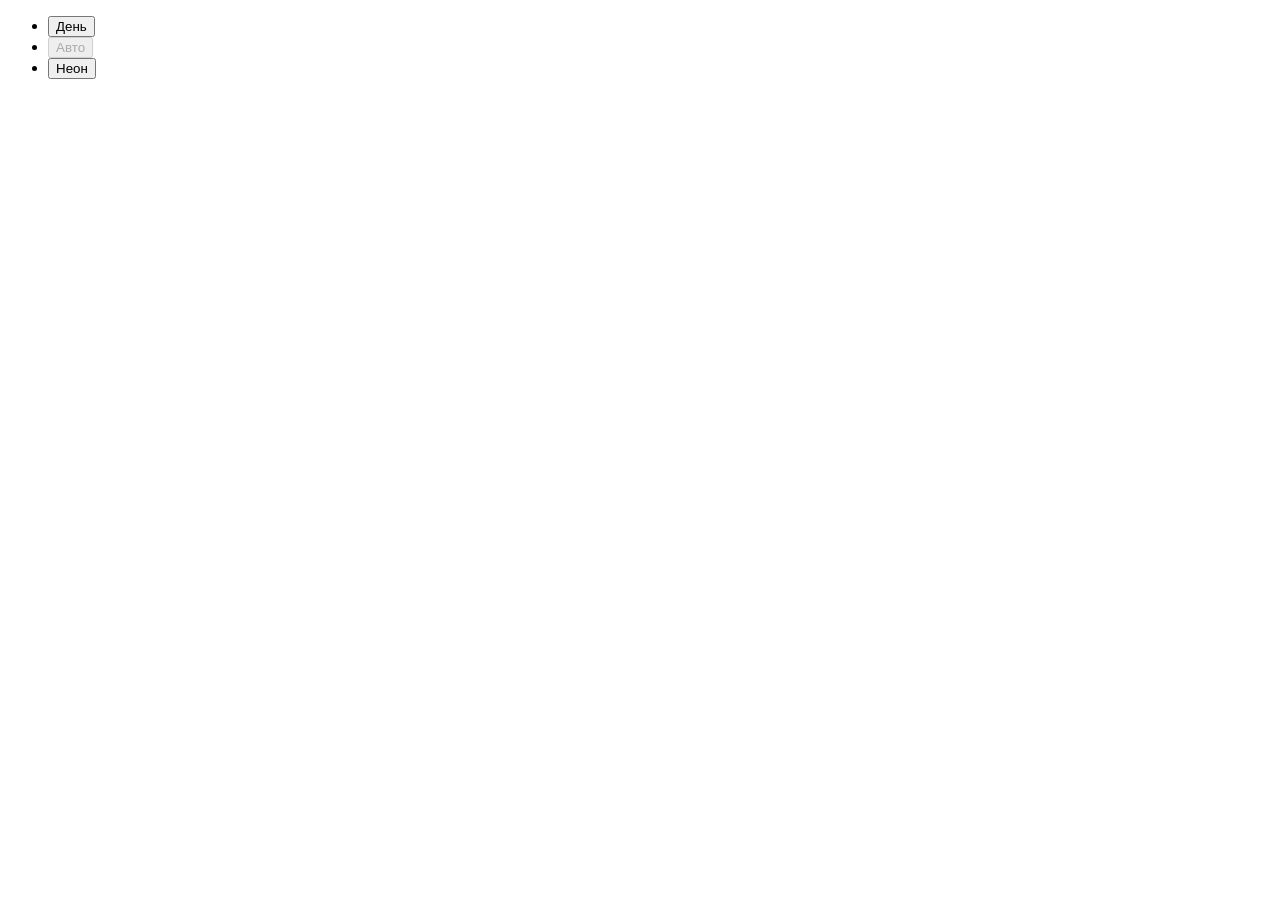
==== commit ef4fe63b: "Initial commit" ====
--- a/index.html
+++ b/index.html
@@ -1,219 +1,40 @@
-<!doctype html>
+<!DOCTYPE html>
 <html lang="ru">
   <head>
-    <meta charset="UTF-8">
-    <meta http-equiv="X-UA-Compatible" content="IE=edge">
-    <meta name="viewport" content="width=device-width, initial-scale=1.0">
-    <meta name="color-scheme" content="dark light">
+    <meta charset="UTF-8" />
+    <meta http-equiv="X-UA-Compatible" content="IE=edge" />
+    <meta name="viewport" content="width=device-width, initial-scale=1.0" />
     <title>Сложно сосредоточиться</title>
-    <link href="./images/favicon.ico" rel="icon" sizes="any">
-    <link type="image/svg+xml" href="./images/favicon.svg" rel="icon">
-    <link href="./images/mobile-icon.png" rel="apple-touch-icon">
-    <link href="./fonts/fonts.css" rel="stylesheet">
-    <link href="./styles/variables.css" rel="stylesheet">
-    <link href="./styles/globals.css" rel="stylesheet">
-    <link href="./styles/style.css" rel="stylesheet">
-    <link href="./styles/dark.css" rel="stylesheet">
-    <link href="./styles/light.css" rel="stylesheet">
   </head>
   <body class="page">
     <header class="header decorated-zone">
-      <span class="rec-decorative" aria-hidden="true">rec</span>
       <nav class="header__theme-menu">
         <ul class="header__theme-menu-list">
           <li class="header__theme-menu-item">
-            <button class="header__theme-menu-button header__theme-menu-button_type_light">
+            <button
+              class="header__theme-menu-button header__theme-menu-button_type_light"
+            >
               День
             </button>
           </li>
           <li class="header__theme-menu-item">
-            <button class="header__theme-menu-button header__theme-menu-button_active header__theme-menu-button_type_auto" disabled>
+            <button
+              class="header__theme-menu-button header__theme-menu-button_active header__theme-menu-button_type_auto"
+              disabled
+            >
               Авто
             </button>
           </li>
           <li class="header__theme-menu-item">
-            <button class="header__theme-menu-button header__theme-menu-button_type_dark">
+            <button
+              class="header__theme-menu-button header__theme-menu-button_type_dark"
+            >
               Неон
             </button>
           </li>
         </ul>
       </nav>
-      <h1 class="header__title">no focus</h1>
-      <div class="header__title-container">
-        <p class="header__text title-decor">
-          Что делать, когда не можешь делать ничего <br>
-          Или почему нам так сложно сконцентрироваться, особенно когда очень
-          надо
-        </p>
-      </div>      
     </header>
-    <main class="main">
-      <section class="container">
-        <h2 class="container__title">Почему сосредоточиться так сложно</h2>
-        <div class="container__content-list">
-          <article class="container__content-item">
-            <h3 class="container__content-title title-decor">
-              Многозадачность
-            </h3>
-            <p>
-              Особенно сложно сосредоточиться, когда задач много и все они —
-              важные. Где же легендарная многозадачность, когда она так нужна
-              вам (и всем нанимающим менеджерам этого мира)? А дело в том, что
-              её просто не существует. Исследователи
-              <a class="link" href="https://dana.org/article/multicosts-of-multitasking/" target="_blank">выяснили</a>, что мозгу тяжело концентрироваться даже на двух делах
-              одновременно. А когда в поле внимания попадает несколько важных
-              задач, организм паникует и выделяет кортизол и адреналин —
-              «гормоны стресса». Из-за этого мы работаем невнимательно:
-              ошибаемся и быстро устаём.
-            </p>
-          </article>
-          <article class="container__content-item">
-            <h3 class="container__content-title title-decor">Дофамин</h3>
-            <p>
-              С гормонами стресса всё понятно, но дальше — ещё интереснее. В
-              нашей невозможности сосредоточиться замешана и полная
-              противоположность стрессу — дофамин. Это вещество участвует в
-              системе вознаграждения мозга. Причём тут он? Мы часто отвлекаемся
-              от важной задачи на что-то более «приятное» для мозгов. Например,
-              смотрим лайки в соцсетях. В это время и выделяется дофамин — и мы
-              чувствуем удовольствие. Получается замкнутый круг: чем больше
-              отвлекаешься, тем больше удовольствия получаешь.
-            </p>
-          </article>
-        </div>
-      </section>
-      <section class="container">
-        <h2 class="container__title">Что снижает концентрацию внимания?</h2>
-        <div class="container__content-list">
-          <article class="container__content-item">
-            <h3 class="container__content-title title-decor">
-              Многозадачность
-            </h3>
-            <p>
-              Как концентрация может снижаться из-за… концентрации? Любая
-              стрессовая ситуация (и резко меняющийся мир в целом) заставляет
-              наш мозг постоянно «сканировать» окружающую среду на предмет
-              опасности. Например, читать новости вместо работы. Но быть
-              собранными всё время — невозможно. Концентрация — мышца, и она
-              может не выдержать, если не давать ей отдохнуть.
-            </p>
-          </article>
-          <article class="container__content-item">
-            <h3 class="container__content-title title-decor">Еда</h3>
-            <p>
-              «Быстрые углеводы» — сахар, белый хлеб, сладости — молниеносно
-              доставляют в мозг энергию и помогают ему лучше работать. Но уходит
-              эта энергия также быстро, как и приходит. А мы в результате
-              попадаем на «углеводные качели»: как только действие «быстрых
-              углеводов» заканчивается, мы чувствуем усталость и сонливость. И
-              хотим ещё больше быстрых углеводов.
-            </p>
-          </article>
-          <article class="container__content-item">
-            <h3 class="container__content-title title-decor">Гаджеты</h3>
-            <p>
-              Да-да, это та самая ситуация, когда на экране ноутбука — код, в
-              наушниках — подкаст, а на компьютере фоном — ещё и видео с
-              забавными утятами. В результате мозг пытается переключиться с
-              одной задачи на другую — и просто не может. А чтобы вернуться к
-              состоянию полной концентрации, человеку в среднем нужно 20 минут.
-              Вот и получается, что чем больше времени мы проводим в гаджетах,
-              тем больше времени затем нужно, чтобы вернуться к работе.
-            </p>
-          </article>
-        </div>
-      </section>
-      <section class="container">
-        <h2 class="container__title">
-          Как концентрироваться лучше, чем золотая рыбка (то есть дольше трёх
-          секунд)
-        </h2>
-        <div class="container__content-list">
-          <h3 class="container__content-list-title title-decor">
-            5 простых (на самом деле не очень) советов
-          </h3>
-          <article class="container__content-item">
-            <h4 class="container__content-title container__content-title-heading title-decor">
-              Представьте небо и облака
-            </h4>
-            <p>
-              Или листья в ручье. Тут дело в лёгкой медитации, которая помогает
-              успокоиться. Ведь часто именно тревожные мысли о сложных задачах
-              как раз и мешают эти сложные задачи делать. В такие моменты можно
-              закрыть глаза и представить, что чистое небо — это вы, а облака —
-              тревожные мысли. И сколько бы их ни было — ясное небо всегда будет
-              где-то там, за тучами, и никуда не денется. Это упражнение поможет
-              вернуться в настоящий момент, а не волноваться о потенциальных
-              проблемах из будущего.
-            </p>
-          </article>
-          <article class="container__content-item">
-            <h4 class="container__content-title container__content-title-heading title-decor">
-              Включите музыку
-            </h4>
-            <p>
-              Но не любую, и не любимую. Любимая может быть связана с сильными
-              положительными эмоциями, которые тоже очень сильно отвлекают.
-              Подойдёт тихая, спокойная, умеренно-ритмичная. Можно вообще
-              попробовать включить плейлист в «белым шумом» или нейромузыкой.
-            </p>
-          </article>
-          <article class="container__content-item">
-            <h4 class="container__content-title container__content-title-heading title-decor">
-              Прогуляйтесь
-            </h4>
-            <p>
-              Или даже пробегитесь. Лучше найти парк или лес: один эксперимент
-              <a class="link" href="https://www.sciencedirect.com/science/article/abs/pii/S0272494415000328" target="_blank">показал</a>, что созерцание природы повышает концентрацию, в то время как
-              после просмотра городских пейзажей она наоборот понижается. Можно
-              совместить прогулку с физическими упражнениями или бегом — так в
-              мозг поступит ещё больше кислорода и он будет лучше работать. Но и
-              простая двадцатиминутная прогулка — тоже отличный вариант.
-            </p>
-          </article>
-          <article class="container__content-item">
-            <h4 class="container__content-title container__content-title-heading title-decor">
-              Хорошо ешьте
-            </h4>
-            <p>
-              Мы — не ваша бабушка, но это правда важно. Выбирайте продукты,
-              которые препятствуют резким скачкам сахара в крови. Например, с
-              высоким содержанием клетчатки: овощи, ягоды, бобовые (нут,
-              чечевица, фасоль), коричневый рис, хлеб из цельнозерновой пшеницы.
-            </p>
-          </article>
-          <article class="container__content-item">
-            <h4 class="container__content-title container__content-title-heading title-decor">
-              Читайте
-            </h4>
-            <p>
-              Настоящие бумажные книги. Это правда помогает с концентрацией:
-              чтобы прочитать пост в соцсети, достаточно нескольких минут или
-              даже секунд. А вот интересная книга способна затянуть и на
-              несколько часов и круто тренирует направленное внимание.
-            </p>
-          </article>
-        </div>
-      </section>
-      <section class="container">
-        <h2 class="container__title dark-title title-decor">
-          А можно в картинках?
-        </h2>
-        <img class="container__image" src="./images/sunset.png" alt="Изображение заката среди гор возвышающихся на берегу водоема, 
-        в облачном небе парят птицы " loading="lazy">
-        <img class="container__image" src="./images/ice-cream.png" alt="Изображено смайлы в виде четырех шариков мроженного с корицей
-        и фруктами позади, в миске" loading="lazy">
-        <img class="container__image" src="./images/tape.png" alt="Изображение аудио касеты 
-        на фоне компьютерных ярлыков" loading="lazy">
-        <img class="container__image" src="./images/books.png" alt="Изображение стопки книг и  
-        чашка чая сверху" loading="lazy">
-        <img class="container__image" src="./images/street.png" alt="Изображение т образной 
-        улицы" loading="lazy">
-      </section>
-    </main>
-    <footer class="footer decorated-zone">
-      <h2 class="footer__title">focus</h2>
-    </footer>
     <script src="./scripts/script.js"></script>
   </body>
 </html>
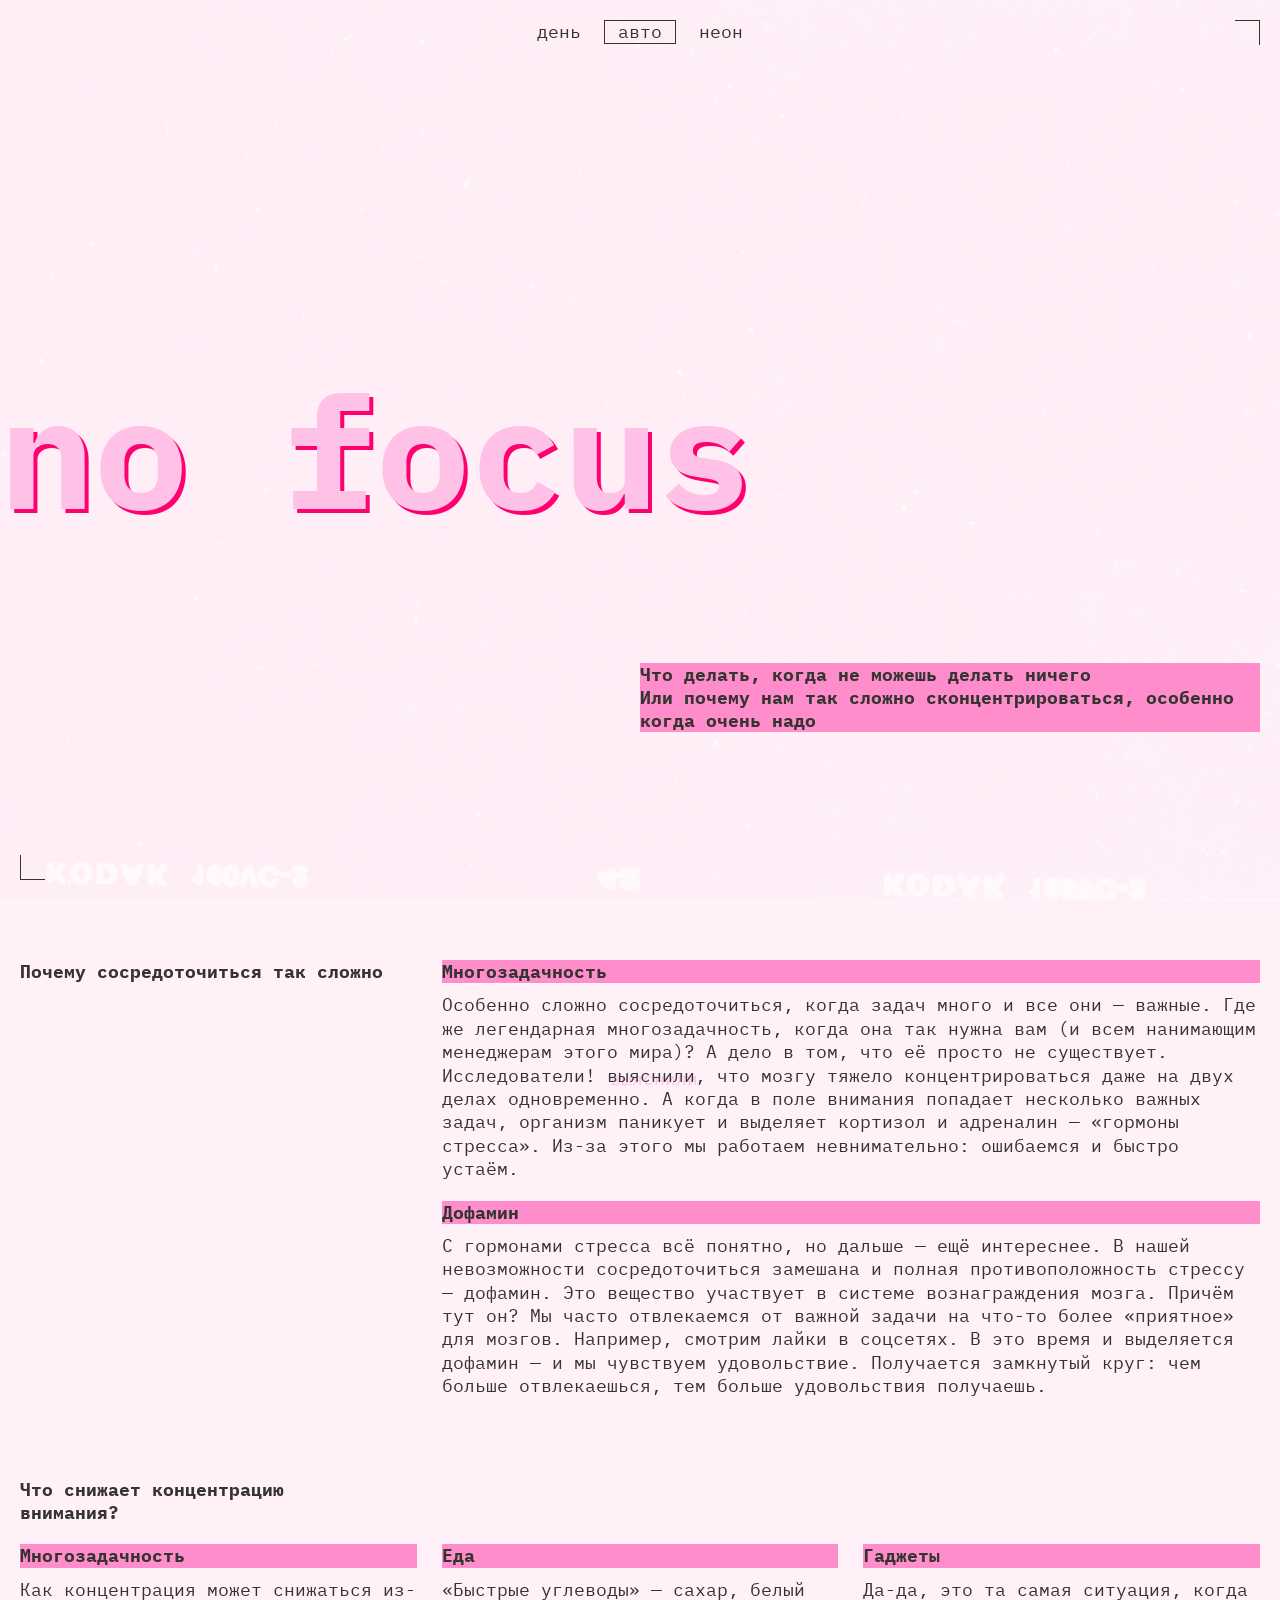
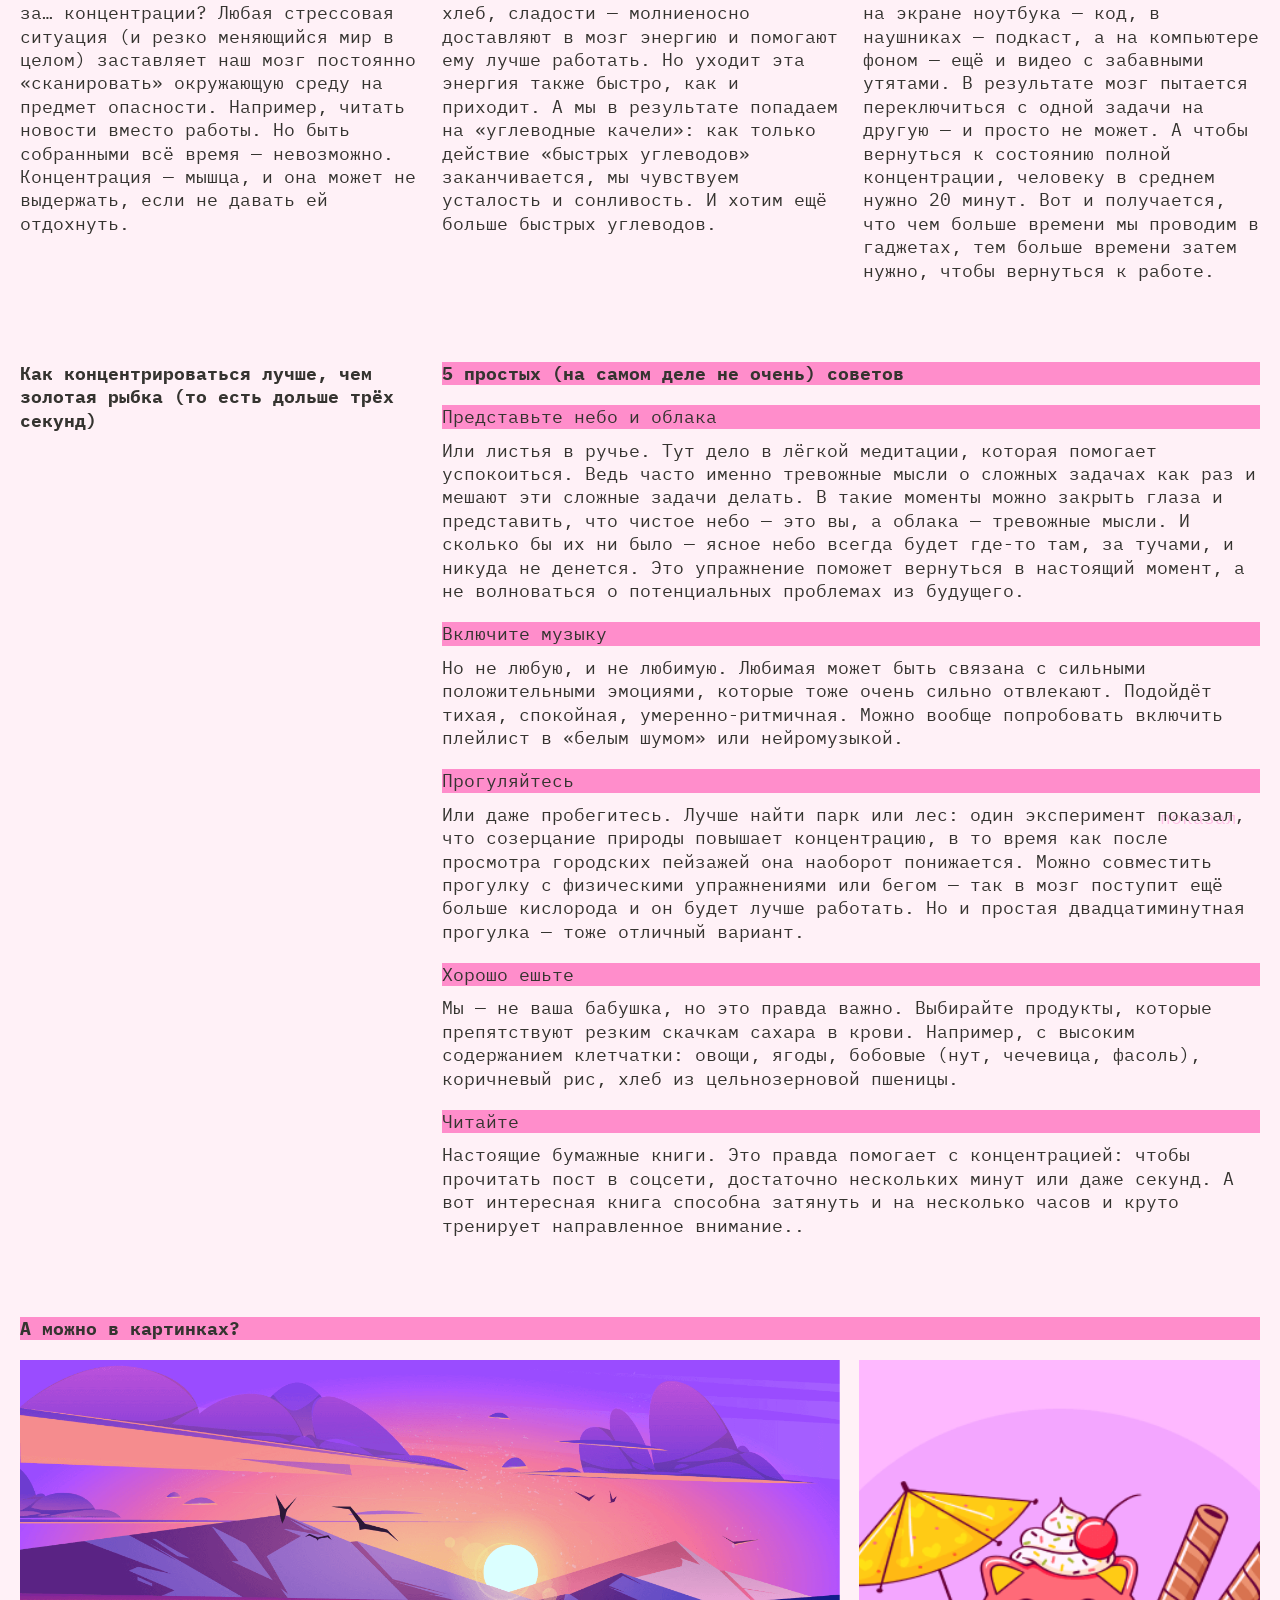
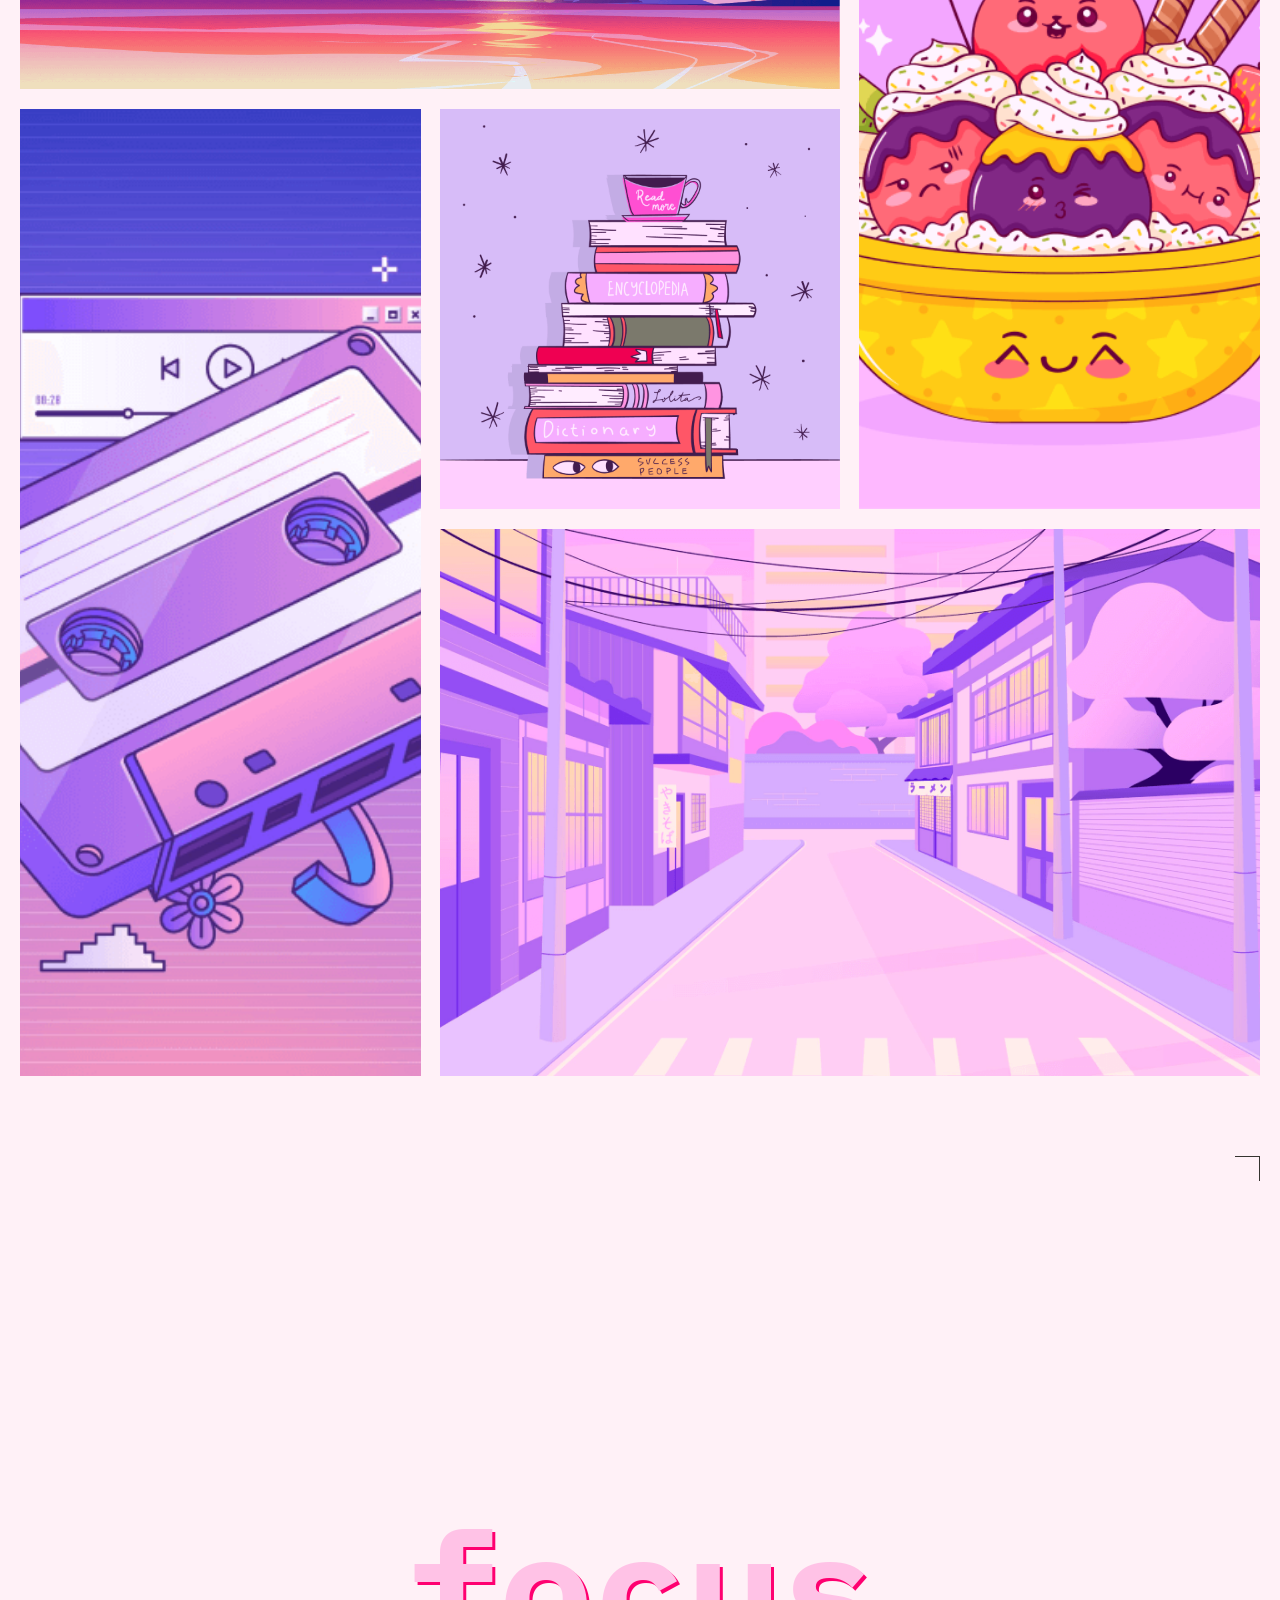
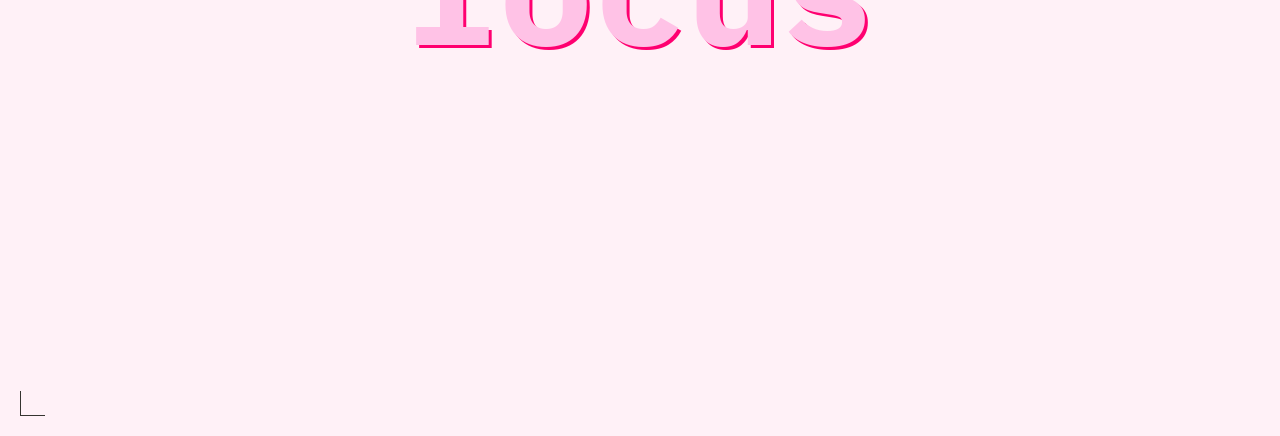
==== commit b8696d86: "new" ====
--- a/index.html
+++ b/index.html
@@ -1,40 +1,219 @@
-<!DOCTYPE html>
+<!doctype html>
 <html lang="ru">
   <head>
-    <meta charset="UTF-8" />
-    <meta http-equiv="X-UA-Compatible" content="IE=edge" />
-    <meta name="viewport" content="width=device-width, initial-scale=1.0" />
+    <meta charset="UTF-8">
+    <meta http-equiv="X-UA-Compatible" content="IE=edge">
+    <meta name="viewport" content="width=device-width, initial-scale=1.0">
+    <meta name="color-scheme" content="dark light">
     <title>Сложно сосредоточиться</title>
+    <link href="./images/favicon.ico" rel="icon" sizes="any">
+    <link type="image/svg+xml" href="./images/favicon.svg" rel="icon">
+    <link href="./images/mobile-icon.png" rel="apple-touch-icon">
+    <link href="./fonts/fonts.css" rel="stylesheet">
+    <link href="./styles/variables.css" rel="stylesheet">
+    <link href="./styles/globals.css" rel="stylesheet">
+    <link href="./styles/style.css" rel="stylesheet">
+    <link href="./styles/dark.css" rel="stylesheet">
+    <link href="./styles/light.css" rel="stylesheet">
   </head>
   <body class="page">
     <header class="header decorated-zone">
+      <span class="rec-decorative" aria-hidden="true">rec</span>
       <nav class="header__theme-menu">
         <ul class="header__theme-menu-list">
           <li class="header__theme-menu-item">
-            <button
-              class="header__theme-menu-button header__theme-menu-button_type_light"
-            >
+            <button class="header__theme-menu-button header__theme-menu-button_type_light">
               День
             </button>
           </li>
           <li class="header__theme-menu-item">
-            <button
-              class="header__theme-menu-button header__theme-menu-button_active header__theme-menu-button_type_auto"
-              disabled
-            >
+            <button class="header__theme-menu-button header__theme-menu-button_active header__theme-menu-button_type_auto" disabled>
               Авто
             </button>
           </li>
           <li class="header__theme-menu-item">
-            <button
-              class="header__theme-menu-button header__theme-menu-button_type_dark"
-            >
+            <button class="header__theme-menu-button header__theme-menu-button_type_dark">
               Неон
             </button>
           </li>
         </ul>
       </nav>
+      <h1 class="header__title">no focus</h1>
+      <div class="header__title-container">
+        <p class="header__text title-decor">
+          Что делать, когда не можешь делать ничего <br>
+          Или почему нам так сложно сконцентрироваться, особенно когда очень
+          надо
+        </p>
+      </div>      
     </header>
+    <main class="main">
+      <section class="container">
+        <h2 class="container__title">Почему сосредоточиться так сложно</h2>
+        <div class="container__content-list">
+          <article class="container__content-item">
+            <h3 class="container__content-title title-decor">
+              Многозадачность
+            </h3>
+            <p>
+              Особенно сложно сосредоточиться, когда задач много и все они —
+              важные. Где же легендарная многозадачность, когда она так нужна
+              вам (и всем нанимающим менеджерам этого мира)? А дело в том, что
+              её просто не существует. Исcледователи!
+              <a class="link" href="https://dana.org/article/multicosts-of-multitasking/" target="_blank">выяснили</a>, что мозгу тяжело концентрироваться даже на двух делах
+              одновременно. А когда в поле внимания попадает несколько важных
+              задач, организм паникует и выделяет кортизол и адреналин —
+              «гормоны стресса». Из-за этого мы работаем невнимательно:
+              ошибаемся и быстро устаём.
+            </p>
+          </article>
+          <article class="container__content-item">
+            <h3 class="container__content-title title-decor">Дофамин</h3>
+            <p>
+              С гормонами стресса всё понятно, но дальше — ещё интереснее. В
+              нашей невозможности сосредоточиться замешана и полная
+              противоположность стрессу — дофамин. Это вещество участвует в
+              системе вознаграждения мозга. Причём тут он? Мы часто отвлекаемся
+              от важной задачи на что-то более «приятное» для мозгов. Например,
+              смотрим лайки в соцсетях. В это время и выделяется дофамин — и мы
+              чувствуем удовольствие. Получается замкнутый круг: чем больше
+              отвлекаешься, тем больше удовольствия получаешь.
+            </p>
+          </article>
+        </div>
+      </section>
+      <section class="container">
+        <h2 class="container__title">Что снижает концентрацию внимания?</h2>
+        <div class="container__content-list">
+          <article class="container__content-item">
+            <h3 class="container__content-title title-decor">
+              Многозадачность
+            </h3>
+            <p>
+              Как концентрация может снижаться из-за… концентрации? Любая
+              стрессовая ситуация (и резко меняющийся мир в целом) заставляет
+              наш мозг постоянно «сканировать» окружающую среду на предмет
+              опасности. Например, читать новости вместо работы. Но быть
+              собранными всё время — невозможно. Концентрация — мышца, и она
+              может не выдержать, если не давать ей отдохнуть.
+            </p>
+          </article>
+          <article class="container__content-item">
+            <h3 class="container__content-title title-decor">Еда</h3>
+            <p>
+              «Быстрые углеводы» — сахар, белый хлеб, сладости — молниеносно
+              доставляют в мозг энергию и помогают ему лучше работать. Но уходит
+              эта энергия также быстро, как и приходит. А мы в результате
+              попадаем на «углеводные качели»: как только действие «быстрых
+              углеводов» заканчивается, мы чувствуем усталость и сонливость. И
+              хотим ещё больше быстрых углеводов.
+            </p>
+          </article>
+          <article class="container__content-item">
+            <h3 class="container__content-title title-decor">Гаджеты</h3>
+            <p>
+              Да-да, это та самая ситуация, когда на экране ноутбука — код, в
+              наушниках — подкаст, а на компьютере фоном — ещё и видео с
+              забавными утятами. В результате мозг пытается переключиться с
+              одной задачи на другую — и просто не может. А чтобы вернуться к
+              состоянию полной концентрации, человеку в среднем нужно 20 минут.
+              Вот и получается, что чем больше времени мы проводим в гаджетах,
+              тем больше времени затем нужно, чтобы вернуться к работе.
+            </p>
+          </article>
+        </div>
+      </section>
+      <section class="container">
+        <h2 class="container__title">
+          Как концентрироваться лучше, чем золотая рыбка (то есть дольше трёх
+          секунд)
+        </h2>
+        <div class="container__content-list">
+          <h3 class="container__content-list-title title-decor">
+            5 простых (на самом деле не очень) советов
+          </h3>
+          <article class="container__content-item">
+            <h4 class="container__content-title container__content-title-heading title-decor">
+              Представьте небо и облака
+            </h4>
+            <p>
+              Или листья в ручье. Тут дело в лёгкой медитации, которая помогает
+              успокоиться. Ведь часто именно тревожные мысли о сложных задачах
+              как раз и мешают эти сложные задачи делать. В такие моменты можно
+              закрыть глаза и представить, что чистое небо — это вы, а облака —
+              тревожные мысли. И сколько бы их ни было — ясное небо всегда будет
+              где-то там, за тучами, и никуда не денется. Это упражнение поможет
+              вернуться в настоящий момент, а не волноваться о потенциальных
+              проблемах из будущего.
+            </p>
+          </article>
+          <article class="container__content-item">
+            <h4 class="container__content-title container__content-title-heading title-decor">
+              Включите музыку
+            </h4>
+            <p>
+              Но не любую, и не любимую. Любимая может быть связана с сильными
+              положительными эмоциями, которые тоже очень сильно отвлекают.
+              Подойдёт тихая, спокойная, умеренно-ритмичная. Можно вообще
+              попробовать включить плейлист в «белым шумом» или нейромузыкой.
+            </p>
+          </article>
+          <article class="container__content-item">
+            <h4 class="container__content-title container__content-title-heading title-decor">
+              Прогуляйтесь
+            </h4>
+            <p>
+              Или даже пробегитесь. Лучше найти парк или лес: один эксперимент
+              <a class="link" href="https://www.sciencedirect.com/science/article/abs/pii/S0272494415000328" target="_blank">показал</a>, что созерцание природы повышает концентрацию, в то время как
+              после просмотра городских пейзажей она наоборот понижается. Можно
+              совместить прогулку с физическими упражнениями или бегом — так в
+              мозг поступит ещё больше кислорода и он будет лучше работать. Но и
+              простая двадцатиминутная прогулка — тоже отличный вариант.
+            </p>
+          </article>
+          <article class="container__content-item">
+            <h4 class="container__content-title container__content-title-heading title-decor">
+              Хорошо ешьте
+            </h4>
+            <p>
+              Мы — не ваша бабушка, но это правда важно. Выбирайте продукты,
+              которые препятствуют резким скачкам сахара в крови. Например, с
+              высоким содержанием клетчатки: овощи, ягоды, бобовые (нут,
+              чечевица, фасоль), коричневый рис, хлеб из цельнозерновой пшеницы.
+            </p>
+          </article>
+          <article class="container__content-item">
+            <h4 class="container__content-title container__content-title-heading title-decor">
+              Читайте
+            </h4>
+            <p>
+              Настоящие бумажные книги. Это правда помогает с концентрацией:
+              чтобы прочитать пост в соцсети, достаточно нескольких минут или
+              даже секунд. А вот интересная книга способна затянуть и на
+              несколько часов и круто тренирует направленное внимание..
+            </p>
+          </article>
+        </div>
+      </section>
+      <section class="container">
+        <h2 class="container__title dark-title title-decor">
+          А можно в картинках?
+        </h2>
+        <img class="container__image" src="./images/sunset.png" alt="Изображение заката среди гор возвышающихся на берегу водоема, 
+        в облачном небе парят птицы " loading="lazy">
+        <img class="container__image" src="./images/ice-cream.png" alt="Изображено смайлы в виде четырех шариков мроженного с корицей
+        и фруктами позади, в миске" loading="lazy">
+        <img class="container__image" src="./images/tape.png" alt="Изображение аудио касеты 
+        на фоне компьютерных ярлыков" loading="lazy">
+        <img class="container__image" src="./images/books.png" alt="Изображение стопки книг и  
+        чашка чая сверху" loading="lazy">
+        <img class="container__image" src="./images/street.png" alt="Изображение т образной 
+        улицы" loading="lazy">
+      </section>
+    </main>
+    <footer class="footer decorated-zone">
+      <h2 class="footer__title">focus</h2>
+    </footer>
     <script src="./scripts/script.js"></script>
   </body>
 </html>
--- a/fonts/fonts.css
+++ b/fonts/fonts.css
@@ -0,0 +1,13 @@
+@font-face {
+  font-family: 'IBM Plex mono';
+  src: url(./IBMPlexMono-Regular.woff) format('woff');
+  font-weight: normal;
+  font-display: swap;
+}
+
+@font-face {
+  font-family: 'IBM Plex mono';
+  src: url(./IBMPlexMono-Bold.woff) format('woff');
+  font-weight: bold;
+  font-display: swap;
+}
--- a/styles/variables.css
+++ b/styles/variables.css
@@ -0,0 +1,5 @@
+:root {
+  --font-family: "IBM Plex mono";
+  --accent-heading-mobile: clamp(7.25rem, 7.0115rem + 1.0178vw, 7.5rem);
+  --accent-heading-desktop: clamp(7.5rem, 0.5625rem + 14.4531vw, 9.8125rem);
+}
--- a/styles/globals.css
+++ b/styles/globals.css
@@ -0,0 +1,45 @@
+*,
+*::before,
+*::after {
+  box-sizing: border-box;
+}
+
+body {
+  min-inline-size: 375px;
+  max-inline-size: 1440px;
+  margin: 0 auto;
+  font-family: var(--font-family, monospace);
+  font-size: 18px;
+  font-weight: 400;
+}
+
+h1,
+h2,
+h3,
+h4,
+h5,
+h6,
+p {
+  margin: 0;
+}
+
+ul {
+  margin: 0;
+  padding: 0;
+  list-style: none;
+}
+
+picture {
+  margin: 0;
+  padding: 0;
+}
+
+button,
+a {
+  color: currentColor;
+  font-family: inherit;
+  font-size: inherit;
+  line-height: inherit;
+  text-decoration: none;
+  cursor: pointer;
+}
--- a/styles/style.css
+++ b/styles/style.css
@@ -0,0 +1,418 @@
+.page {
+  background-image: var(--background-image);
+  background-repeat: no-repeat;
+  background-color: var(--background-color);
+  color: var(--main-text-color);
+  background-size: cover;
+  background-position: center;
+  background-attachment: fixed;
+}
+
+.header {
+  position: relative;
+  display: grid;
+  grid-template-rows: 1fr min-content 1fr;
+  font-size: 18px;
+  block-size: 100vh;
+  padding: 20px;
+  min-height: 668px;
+}
+
+.rec-decorative {
+  position: absolute;
+  color: var(--rec-color);
+  text-transform: uppercase;
+  top: 20px;
+  right: 48px;
+  font-weight: 400;
+}
+
+.rec-decorative::after {
+  content: "";
+  position: absolute;
+  width: 9px;
+  height: 9px;
+  margin: 8px 10px;
+  border-radius: 50%;
+  box-shadow: 0 0 4px 2px var(--rec-color);
+  background-color: var(--rec-color);
+}
+
+.decorated-zone::before {
+  content: "";
+  position: absolute;
+  width: 25px;
+  height: 25px;
+  border-left: 1px solid var(--corners-color);
+  border-bottom: 1px solid var(--corners-color);
+  left: 20px;
+  bottom: 20px;
+}
+
+.decorated-zone::after {
+  content: "";
+  position: absolute;
+  width: 25px;
+  height: 25px;
+  border-right: 1px solid var(--corners-color);
+  border-top: 1px solid var(--corners-color);
+  right: 20px;
+  top: 20px;
+}
+
+.header__theme-menu {
+  margin: 0px;
+}
+
+.header__theme-menu-list {
+  display: flex;
+  justify-content: center;
+  gap: 10px;
+}
+
+.header__theme-menu-button {
+  font-size: 18px;
+  font-weight: 400;
+  color: var(--corners-color);
+  padding: 0 13px;
+  border: transparent;
+  background: none;
+  line-height: 18px;
+  cursor: pointer;
+  text-transform: lowercase;
+  height: 24px;
+}
+
+.header__theme-menu-button:hover {
+  border: var(--hover-color);
+}
+
+.header__theme-menu-button:focus {
+  border: none;
+}
+
+.header__theme-menu-button:focus-visible {
+  outline-width: 0;
+  border-bottom: 1px solid var(--corners-color);
+}
+
+.header__theme-menu-button_active {
+  pointer-events: none;
+  border: 1px solid;
+}
+
+.header__title {
+  font-size: var(--accent-heading-desktop);
+  font-weight: 700;
+  margin-left: -20px;
+  color: var(--text-color);
+  text-shadow: 4px 4px 0px var(--accent-color);
+  line-height: 82.5%;
+}
+
+.header__title-container {
+  display: flex;
+  flex-direction: column;
+  justify-content: center;
+}
+
+.header__text {
+  color: var(--content-title-color);
+  align-self: flex-end;
+  font-weight: 700;
+  width: 50%;
+}
+
+.title-decor {
+  background: var(--title-decor);
+}
+
+.main {
+  padding: 0 20px;
+  margin: 60px 0;
+  flex-grow: 1;
+  flex-shrink: 1;
+  flex-basis: auto;
+  display: flex;
+  flex-direction: column;
+  gap: 80px;
+}
+
+.container {
+  line-height: 130%;
+}
+
+.container__title {
+  margin-bottom: 20px;
+  font-size: 18px;
+  font-weight: 700;
+  color: var(--container-title-color);
+}
+
+.dark-title {
+  color: var(--content-title-color);
+}
+
+.container__content-list {
+  display: flex;
+  flex-wrap: wrap;
+}
+
+.container__content-list-title {
+  font-size: 18px;
+  font-weight: 700;
+  color: var(--content-title-color);
+}
+
+.container__content-item {
+  display: flex;
+  flex-direction: column;
+  gap: 10px;
+}
+
+.container__content-title {
+  font-size: 18px;
+  font-weight: 700;
+  color: var(--content-title-color);
+}
+
+.container__content-title-heading {
+  font-weight: 400;
+}
+
+.link {
+  border: transparent;
+  text-shadow: 3px 3px 0px var(--link-shadow);
+}
+
+.link:hover {
+  border-bottom: 1px solid var(--main-text-color);
+}
+
+.link:focus {
+  outline: none;
+}
+
+.link:focus-visible {
+  outline: 1px solid var(--main-text-color);
+}
+
+.container:first-of-type,
+.container:nth-of-type(3) {
+  display: flex;
+  flex-wrap: wrap;
+  justify-content: space-between;
+}
+
+.container:first-of-type .container__title,
+.container:nth-of-type(3) .container__title {
+  flex-grow: 0;
+  flex-shrink: 0;
+  flex-basis: auto;
+  width: 31%;
+}
+
+.container:first-of-type .container__content-list,
+.container:nth-of-type(3) .container__content-list {
+  flex-grow: 0;
+  flex-shrink: 0;
+  flex-basis: auto;
+  width: 66%;
+  flex-direction: column;
+  gap: 20px;
+}
+
+.container:nth-of-type(2) .container__title {
+  width: 30%;
+}
+
+.container:nth-of-type(2) .container__content-item {
+  flex-grow: 0;
+  flex-shrink: 0;
+  flex-basis: auto;
+  width: 32%;
+}
+
+.container:last-of-type {
+  display: grid;
+}
+
+.container:last-of-type .container__title {
+  grid-column-start: 1;
+  grid-column-end: 4;
+  width: 100%;
+  margin: 0;
+}
+
+.footer {
+  position: relative;
+  place-items: center;
+  display: grid;
+  block-size: 100vh;
+  min-height: 668px;
+}
+
+.footer__title {
+  text-shadow: 3px 3px 0px var(--accent-color);
+  font-size: var(--accent-heading-desktop);
+  font-weight: 700;
+  color: var(--text-color);
+}
+
+@media (width < 590px) {
+  .header__text {
+    width: 100%;
+  }
+}
+
+@media (width < 768px) {
+  .header {
+    padding: 10px;
+  }
+
+  .rec-decorative {
+    top: 10px;
+    right: 38px;
+  }
+
+  .decorated-zone::before {
+    left: 10px;
+    bottom: 10px;
+  }
+
+  .decorated-zone::after {
+    right: 10px;
+    top: 10px;
+  }
+
+  .header__theme-menu-list {
+    gap: 11px;
+  }
+
+  .header__title {
+    font-size: var(--accent-heading-mobile);
+    margin-left: 0;
+    line-height: 82.5%;
+  }
+
+  .header__title-container {
+    justify-content: center;
+  }
+
+  .main {
+    padding: 0 10px;
+    margin: 41px 0;
+    gap: 50px;
+  }
+
+  .container__title {
+    width: 100%;
+    margin-bottom: 20px;
+  }
+
+  .container:first-of-type .container__title,
+  .container:nth-of-type(3) .container__title {
+    width: 100%;
+    margin-bottom: 20px;
+  }
+
+  .container:first-of-type .container__content-list,
+  .container:nth-of-type(3) .container__content-list {
+    width: 100%;
+  }
+
+  .container:nth-of-type(2) .container__title {
+    width: 100%;
+  }
+
+  .container:last-of-type .container__image {
+    width: 100%;
+    height: auto;
+  }
+
+  .container:last-of-type {
+    display: flex;
+    flex-direction: column;
+    gap: 10px;
+  }
+
+  .footer__title {
+    font-size: var(--accent-heading-mobile);
+  }
+}
+
+@media (width >= 768px) {
+  .container:last-of-type .container__image {
+    object-fit: cover;
+    object-position: center;
+    width: 100%;
+    height: 100%;
+  }
+
+  .container:last-of-type .container__image:first-of-type,
+  .container:last-of-type .container__image:last-of-type {
+    grid-column: span 2;
+  }
+
+  .container:last-of-type .container__image:nth-of-type(2),
+  .container:last-of-type .container__image:nth-of-type(3) {
+    grid-row: span 2;
+  }
+  .container:last-of-type {
+    grid-template-columns: 1fr 1fr 1fr;
+    gap: 20px 19px;
+  }
+}
+
+@media (width < 1024px) and (width >= 768px) {
+  .container__title {
+    width: 35%;
+  }
+
+  .container:first-of-type .container__title,
+  .container:nth-of-type(3) .container__title {
+    width: 32%;
+  }
+
+  .container:first-of-type .container__content-list,
+  .container:nth-of-type(3) .container__content-list {
+    width: 65%;
+  }
+}
+
+@media (width < 1024px) {
+  .header__theme-menu-list {
+    flex-direction: column;
+    align-items: flex-end;
+    gap: 13px;
+  }
+
+  .header {
+    align-items: center;
+  }
+
+  .header__title {
+    text-shadow: 4px 4px 0px var(--title-decor);
+  }
+
+  .container:nth-of-type(2) .container__content-list {
+    gap: 20px;
+  }
+
+  .container:nth-of-type(2) .container__content-item {
+    flex-grow: 1;
+    flex-shrink: 0;
+    flex-basis: auto;
+    width: 100%;
+  }
+
+  .footer__title {
+    text-shadow: 3px 3px 0px var(--title-decor);
+  }
+}
+
+@media (width >= 1024px) {
+  .container:nth-of-type(2) .container__content-list {
+    justify-content: space-between;
+  }
+}
--- a/styles/dark.css
+++ b/styles/dark.css
@@ -0,0 +1,33 @@
+.page.theme_dark {
+  --main-text-color: #f1b2ce;
+  --text-color: #db00ff;
+  --accent-color: #ff0070;
+  --hover-color: 1px solid rgba(255, 0, 112, 0.4);
+  --background-color: #000028;
+  --background-image: url(../images/cover-image-dark.png);
+  --content-title-color: var(--background-color);
+  --container-title-color: var(--accent-color);
+  --border-color: var(--main-text-color);
+  --corners-color: var(--accent-color);
+  --title-decor: var(--accent-color);
+  --link-shadow: var(--accent-color);
+  --rec-color: var(--accent-color);
+}
+
+@media (prefers-color-scheme: dark) {
+  :root {
+    --main-text-color: #f1b2ce;
+    --text-color: #db00ff;
+    --accent-color: #ff0070;
+    --hover-color: 1px solid rgba(255, 0, 112, 0.4);
+    --background-color: #000028;
+    --background-image: url(../images/cover-image-dark.png);
+    --content-title-color: var(--background-color);
+    --container-title-color: var(--accent-color);
+    --border-color: var(--main-text-color);
+    --corners-color: var(--accent-color);
+    --title-decor: var(--accent-color);
+    --link-shadow: var(--accent-color);
+    --rec-color: var(--accent-color);
+  }
+}
--- a/styles/light.css
+++ b/styles/light.css
@@ -0,0 +1,37 @@
+.page.theme_light {
+  --main-text-color: #353430;
+  --text-color: #ffc2e6;
+  --accent-color: #ff0070;
+  --title-decor: #ff8dcb;
+  --hover-color: 1px solid rgba(50, 49, 45, 0.4);
+  --background-color: #fff1f7;
+  --background-image: url(../images/cover-image-light.png);
+  --content-title-color: var(--main-text-color);
+  --container-title-color: var(--main-text-color);
+  --border-color: var(--accent-color);
+  --corners-color: var(--main-text-color);
+  --link-shadow: var(--text-color);
+  --rec-color: var(--background-color);
+}
+
+@media (prefers-color-scheme: light) {
+  :root {
+    --main-text-color: #353430;
+    --text-color: #ffc2e6;
+    --accent-color: #ff0070;
+    --title-decor: #ff8dcb;
+    --hover-color: 1px solid rgba(50, 49, 45, 0.4);
+    --background-color: #fff1f7;
+    --background-image: url(../images/cover-image-light.png);
+    --content-title-color: var(--main-text-color);
+    --container-title-color: var(--main-text-color);
+    --border-color: var(--accent-color);
+    --corners-color: var(--main-text-color);
+    --link-shadow: var(--text-color);
+    --rec-color: var(--background-color);
+  }
+}
+
+
+
+
